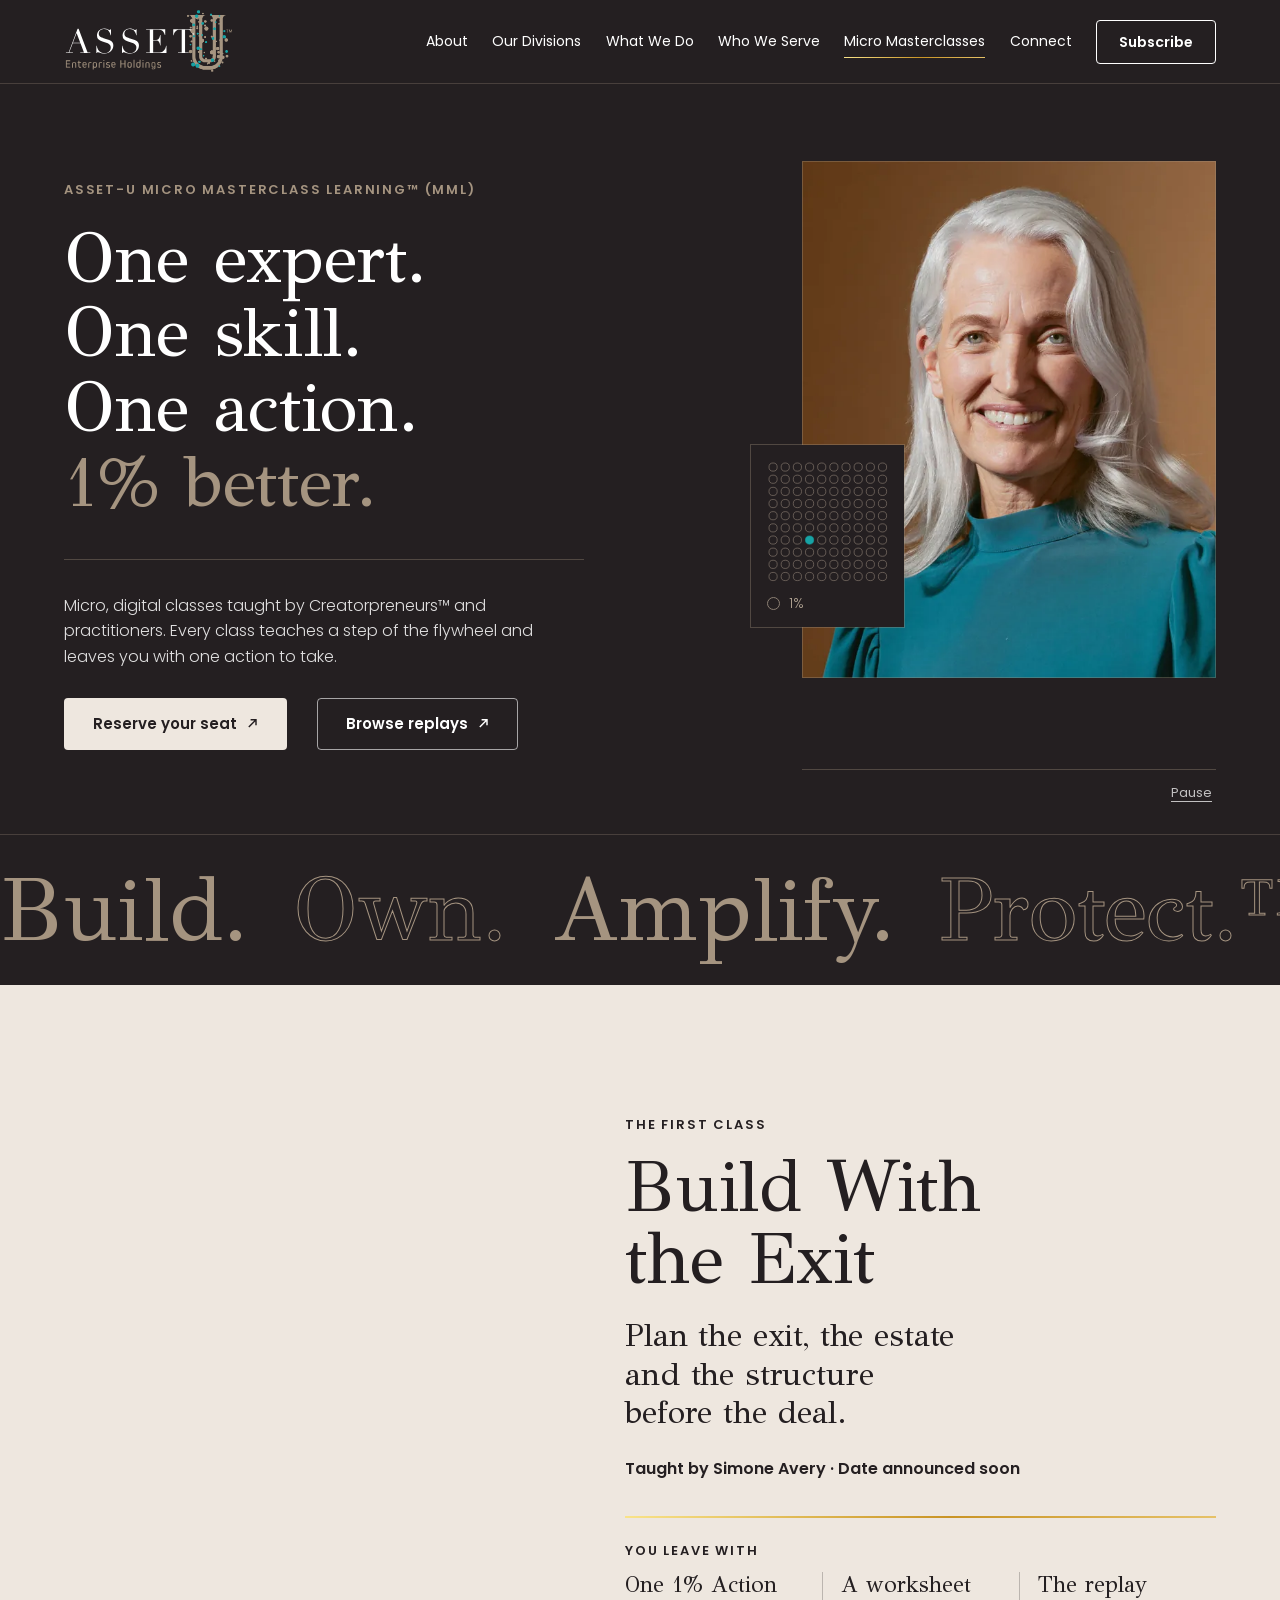
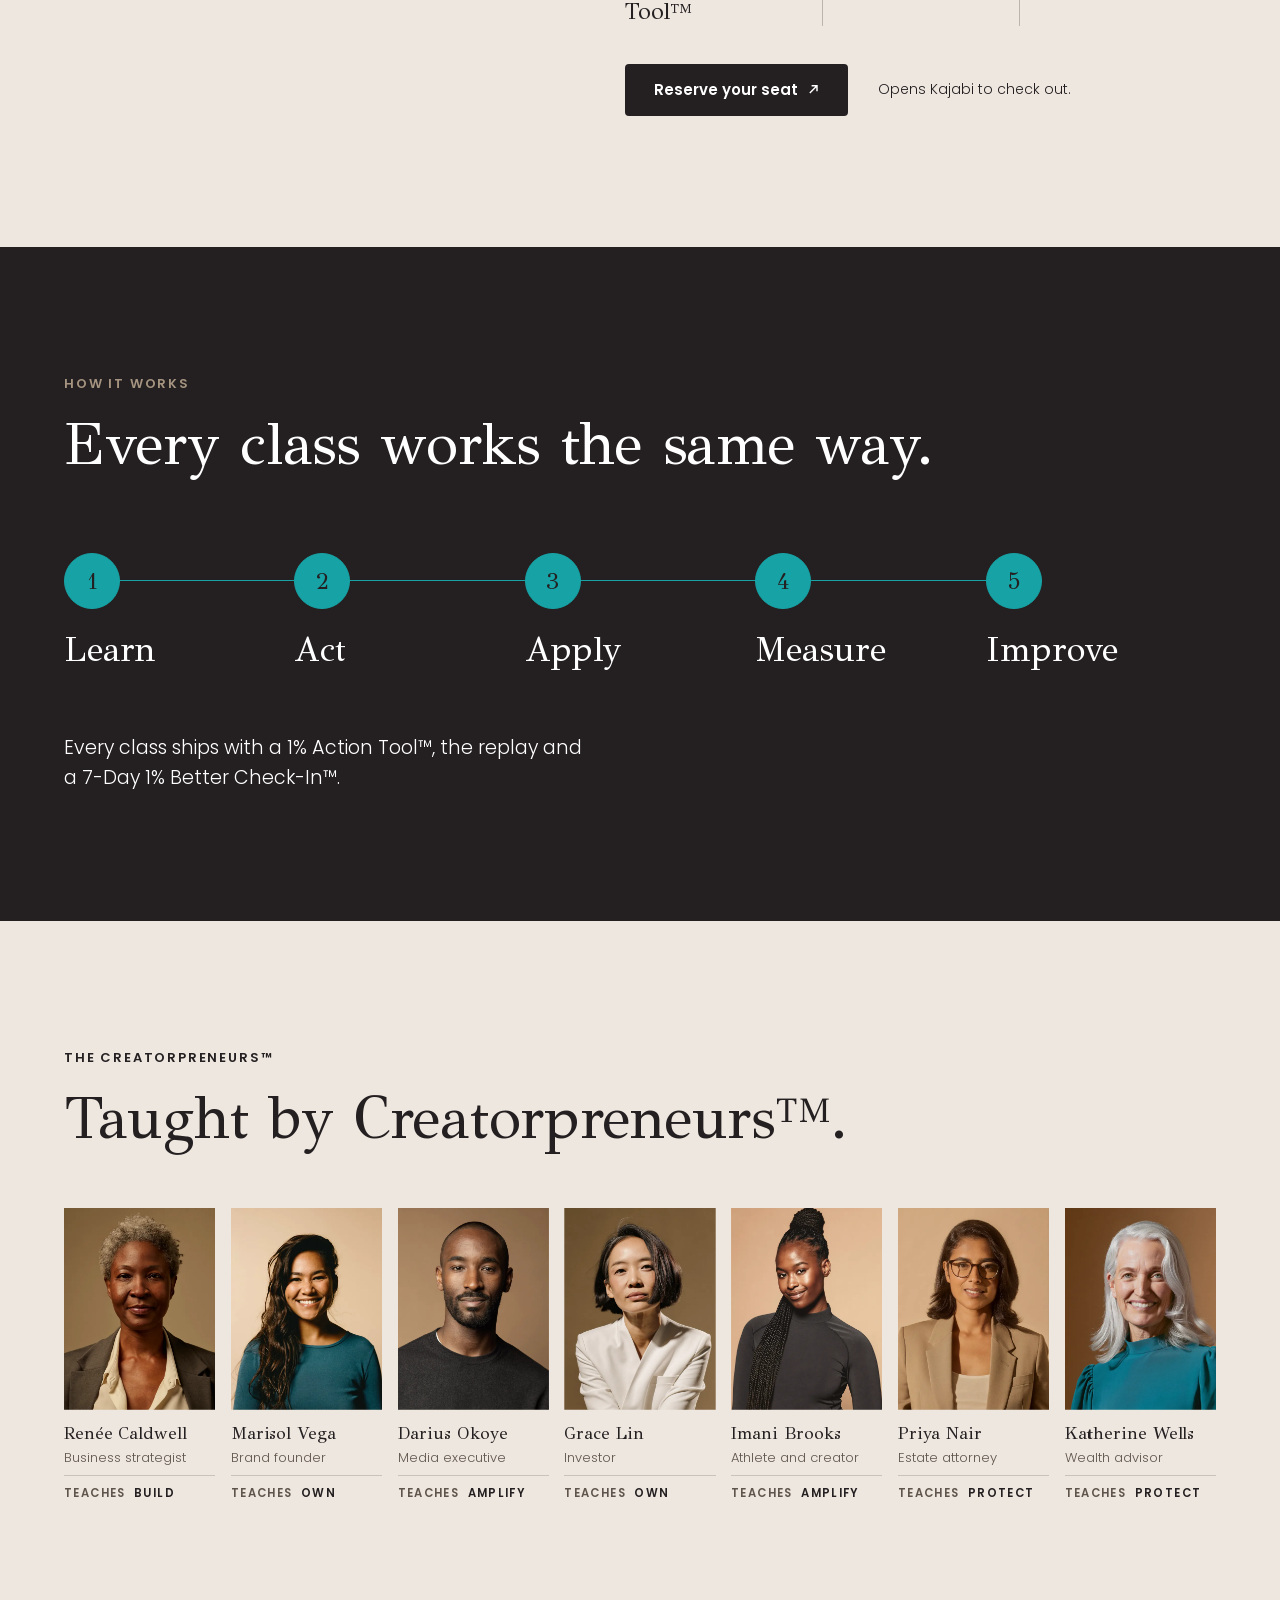
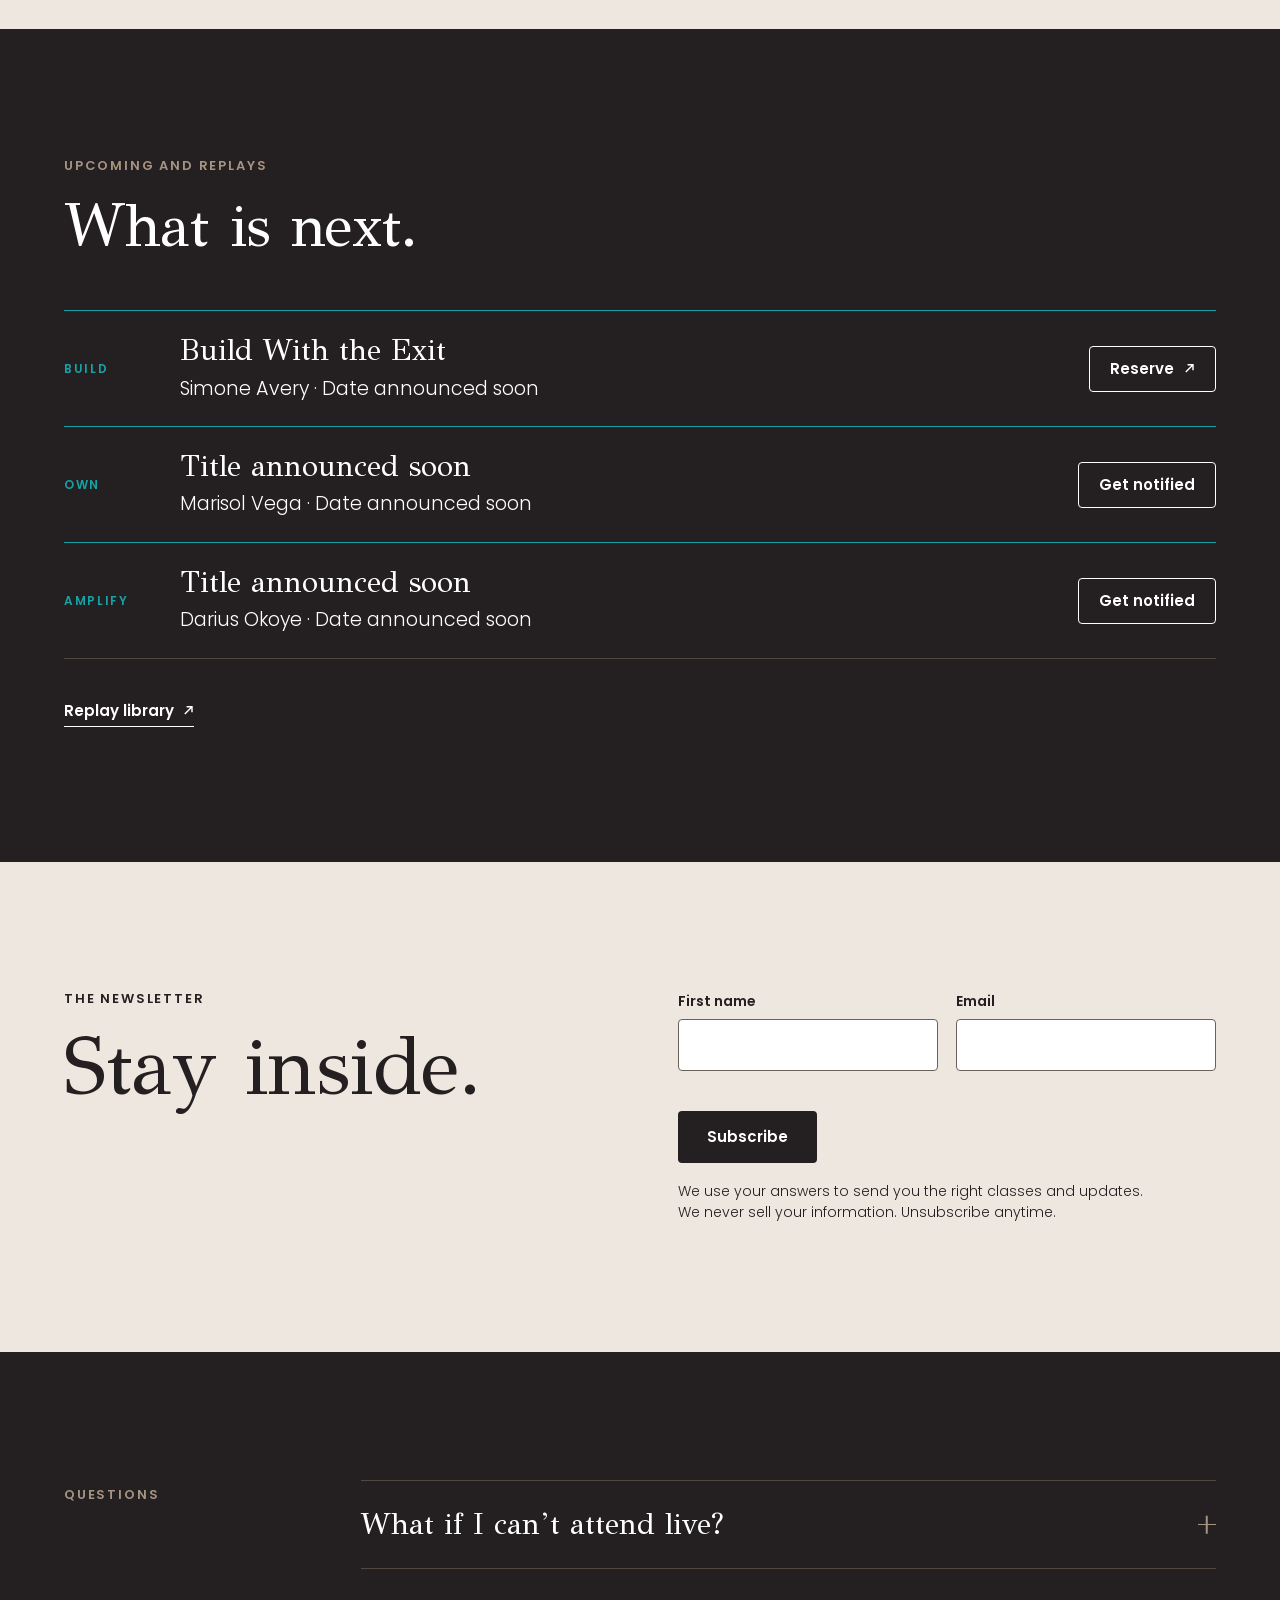
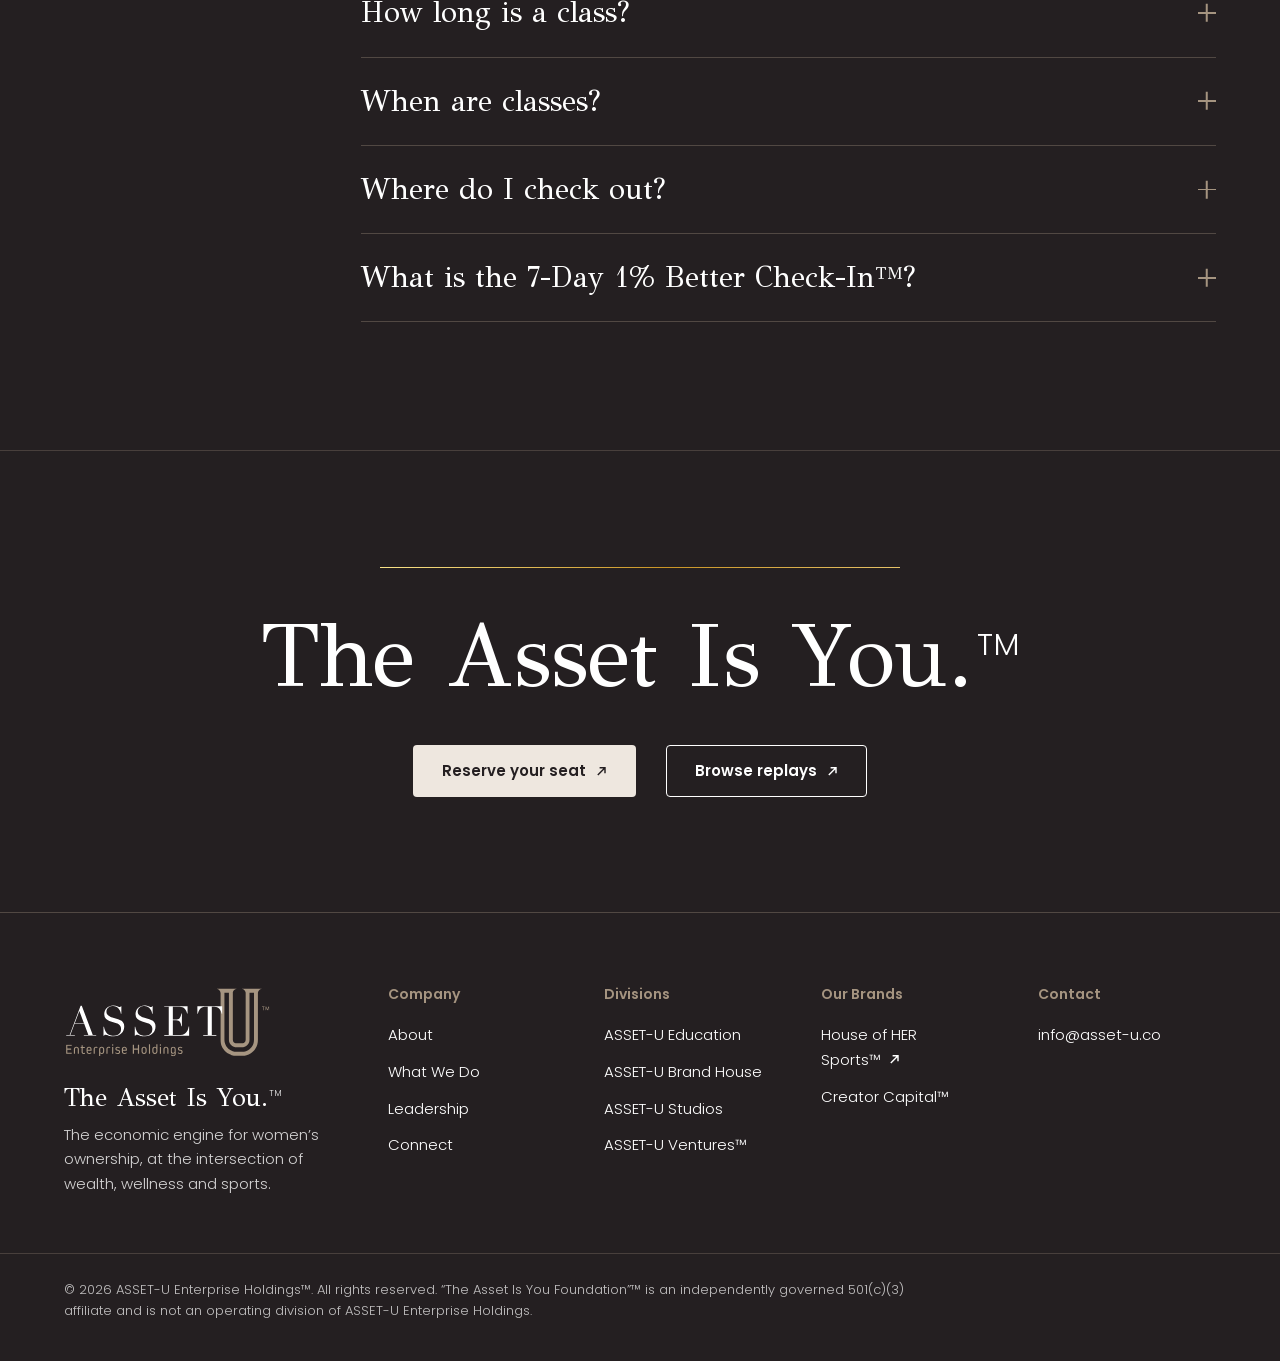
==== micro-masterclasses/index.html @ 54a2299e "ASSET-U website review build Co-Authored-By: Claude Opus 5.5 <noreply@anthropic.com>" ====
<!doctype html>
<html lang="en"><head><meta charset="utf-8"><meta name="viewport" content="width=device-width,initial-scale=1">
<title>Micro Masterclasses for Women Founders | ASSET-U</title>
<meta name="description" content="Micro, digital classes taught by Creatorpreneurs™ and practitioners. One expert, one skill, one action. 1% better.">
<meta name="robots" content="noindex,nofollow"><meta name="theme-color" content="#241F21">
<meta property="og:type" content="website"><meta property="og:title" content="Micro Masterclasses for Women Founders | ASSET-U">
<meta property="og:description" content="Micro, digital classes taught by Creatorpreneurs™ and practitioners. One expert, one skill, one action. 1% better.">
<meta property="og:url" content="https://taylormadecreative.github.io/asset-u-website/micro-masterclasses/"><meta property="og:image" content="https://taylormadecreative.github.io/asset-u-website/img/og.jpg"><meta property="og:image:width" content="1200"><meta property="og:image:height" content="630"><meta property="og:image:alt" content="ASSET U Enterprise Holdings">
<meta name="twitter:card" content="summary_large_image"><meta name="twitter:image" content="https://taylormadecreative.github.io/asset-u-website/img/og.jpg">
<link rel="icon" href="../img/au-favicon.svg" type="image/svg+xml"><link rel="apple-touch-icon" href="../img/au-180.png">
<link rel="preload" href="../fonts/Poppins-300.woff2" as="font" type="font/woff2" crossorigin><link rel="preload" href="../fonts/Poppins-600.woff2" as="font" type="font/woff2" crossorigin>
<link rel="stylesheet" href="../styles.css"><link rel="stylesheet" href="../mml.css"><script>document.documentElement.classList.add('js')</script></head>
<body class="mml"><div class="m-prog" aria-hidden="true"></div>
<a class="skip" href="#main">Skip to content</a>
<header class="nav dark"><div class="wrap"><a class="brand" href="../" data-track="nav_click"><span class="lg"><svg role="img" aria-label="ASSET U Enterprise Holdings, home" xmlns="http://www.w3.org/2000/svg" viewBox="570 310 790 275"><defs><clipPath id="lga"><path d="M577.898 531H600v35h-22.102Zm0 0"/></clipPath><clipPath id="lgb"><path d="M971 539h20v35.691h-20Zm0 0"/></clipPath><clipPath id="lgc"><path d="M1327 389h15.148v16H1327Zm0 0"/></clipPath><clipPath id="lgd"><path d="M577.898 386H692v113H577.898Zm0 0"/></clipPath></defs><g clip-path="url(#lga)"><path fill="#A69581" d="M595.926 546.441c.617 0 .976.36.976.973v2.102c0 .613-.359.972-.976.972H582.46v11.114h15.719c.617 0 .972.355.972.968v2.102c0 .613-.355.973-.972.973h-19.356c-.613 0-.972-.36-.972-.973v-32.059c0-.613.359-.972.972-.972h19.356c.617 0 .972.359.972.972v2.102c0 .617-.355.972-.972.972h-15.72v10.754Zm0 0"/></g><path fill="#A69581" d="M621.79 549.617c0-4.3-1.642-6.246-5.227-6.246-3.583 0-5.223 1.945-5.223 6.246v15.055c0 .613-.36.973-.973.973h-2.304c-.614 0-.973-.36-.973-.973v-15.516c0-6.144 3.328-9.472 9.472-9.472 6.149 0 9.477 3.328 9.477 9.472v15.516c0 .613-.36.973-.976.973h-2.301c-.617 0-.973-.36-.973-.973ZM648.977 564.059c.207.562.05.921-.461 1.226-1.125.617-2.61.973-4.504.973-5.223 0-7.887-2.762-7.887-8.09v-14.184h-2.664c-.613 0-.973-.359-.973-.972v-1.742c0-.614.36-.973.973-.973h2.664v-5.79c0-.612.36-.972.973-.972h2.304c.614 0 .973.36.973.973v5.789h6.965c.613 0 .972.36.972.973v1.742c0 .613-.359.972-.972.972h-6.965v14.082c0 2.97 1.434 4.508 4.098 4.508.972 0 1.793-.207 2.558-.617.668-.36 1.13-.203 1.332.41ZM669.719 549.82c0-4.453-1.692-6.449-5.328-6.449-3.633 0-5.325 1.996-5.325 6.45v1.077h10.653Zm4.043-.46v4.097c0 .613-.356.973-.973.973h-13.723v1.484c0 4.66 1.895 6.66 6.196 6.66 2.047 0 3.586-.668 5.172-2.101.46-.461.972-.41 1.382.101l1.024 1.281c.36.461.36.973-.05 1.383-2.048 1.996-4.712 3.02-7.68 3.02-6.762 0-10.294-3.278-10.294-9.934v-6.965c0-6.297 3.329-9.675 9.473-9.675s9.473 3.379 9.473 9.675M681.547 548.953c0-6.098 2.918-9.27 8.5-9.27 2.203 0 4.148.512 5.683 1.536.512.36.668.82.31 1.383l-.872 1.484c-.36.562-.82.617-1.383.258-1.023-.617-2.152-.973-3.328-.973-3.176 0-4.66 1.793-4.66 5.633v15.668c0 .613-.36.973-.973.973h-2.304c-.618 0-.973-.36-.973-.973ZM717.035 549.77c0-4.352-1.691-6.399-5.379-6.399-3.738 0-5.43 2.047-5.43 6.399v6.351c0 4.3 1.794 6.453 5.43 6.453 3.688 0 5.38-2.05 5.38-6.453Zm4.25-.41v7.222c0 6.297-3.125 9.676-8.96 9.676-2.665 0-4.712-.871-5.993-2.559h-.105v9.168c0 .613-.356.973-.973.973h-2.305c-.613 0-.972-.36-.972-.973V549.36c0-6.297 3.382-9.68 9.68-9.68 6.25 0 9.628 3.384 9.628 9.68M729.527 548.953c0-6.098 2.918-9.27 8.5-9.27 2.203 0 4.149.512 5.684 1.536.512.36.668.82.309 1.383l-.872 1.484c-.359.562-.82.617-1.382.258-1.024-.617-2.149-.973-3.328-.973-3.176 0-4.66 1.793-4.66 5.633v15.668c0 .613-.36.973-.973.973H730.5c-.613 0-.973-.36-.973-.973ZM751.957 565.645c-.617 0-.973-.36-.973-.973V541.27c0-.614.356-.973.973-.973h2.305c.613 0 .972.36.972.973v23.402c0 .613-.359.973-.972.973Zm-1.535-32.723c0-1.586 1.125-2.715 2.66-2.715 1.59 0 2.715 1.129 2.715 2.715 0 1.539-1.125 2.664-2.715 2.664-1.535 0-2.66-1.125-2.66-2.664M772.336 566.258c-3.992 0-6.863-.922-9.164-2.969-.41-.41-.41-.871-.05-1.332l1.073-1.434c.41-.511.871-.511 1.383-.101 1.586 1.383 3.84 2.152 6.348 2.152 3.125 0 4.918-1.383 4.918-3.894 0-2.254-1.383-3.328-5.582-3.942-5.942-.87-7.989-3.074-7.989-7.476 0-4.61 3.532-7.582 9.012-7.582 2.817 0 5.531.77 7.426 2.152.512.41.562.871.207 1.383l-.977 1.433c-.355.512-.816.567-1.382.157-1.329-.922-3.02-1.434-4.864-1.434-3.379 0-5.172 1.383-5.172 3.89 0 2.048 1.332 3.071 5.375 3.637 6.043.817 8.196 3.172 8.196 7.782 0 4.66-3.38 7.578-8.758 7.578M802.445 549.82c0-4.453-1.687-6.449-5.324-6.449s-5.324 1.996-5.324 6.45v1.077h10.648Zm4.047-.46v4.097c0 .613-.36.973-.972.973h-13.723v1.484c0 4.66 1.894 6.66 6.195 6.66 2.047 0 3.582-.668 5.172-2.101.461-.461.973-.41 1.383.101l1.023 1.281c.36.461.36.973-.05 1.383-2.047 1.996-4.711 3.02-7.684 3.02-6.758 0-10.29-3.278-10.29-9.934v-6.965c0-6.297 3.329-9.675 9.474-9.675s9.472 3.379 9.472 9.675M852.527 564.672c0 .613-.359.973-.972.973h-2.664c-.614 0-.973-.36-.973-.973v-14.235h-14.594v14.235c0 .613-.355.973-.972.973h-2.664c-.614 0-.973-.36-.973-.973v-32.059c0-.613.36-.972.972-.972h2.665c.617 0 .972.359.972.972v13.778h14.594v-13.778c0-.613.36-.972.973-.972h2.664c.613 0 .972.359.972.972ZM876.7 549.82c0-4.402-1.692-6.449-5.43-6.449-3.688 0-5.375 2.047-5.375 6.45v6.35c0 4.352 1.687 6.403 5.375 6.403 3.738 0 5.43-2.05 5.43-6.402Zm4.25-.46v7.273c0 6.246-3.384 9.625-9.68 9.625-6.247 0-9.63-3.38-9.63-9.625v-7.274c0-6.297 3.383-9.675 9.63-9.675 6.296 0 9.68 3.379 9.68 9.675M890.422 565.645c-.617 0-.973-.36-.973-.973v-33.899c0-.617.356-.972.973-.972h2.3c.618 0 .977.355.977.972v33.899c0 .613-.36.973-.976.973ZM917.254 549.82c0-4.3-1.793-6.449-5.43-6.449-3.687 0-5.375 2.047-5.375 6.45v6.35c0 4.352 1.688 6.403 5.375 6.403 3.739 0 5.43-2.05 5.43-6.402Zm3.277-20.02c.614 0 .973.356.973.973v25.809c0 6.297-3.379 9.676-9.68 9.676-6.246 0-9.625-3.38-9.625-9.676v-7.223c0-6.297 3.121-9.675 8.961-9.675 2.664 0 4.711.87 5.992 2.558h.102v-11.469c0-.617.36-.972.973-.972ZM931.64 565.645c-.613 0-.972-.36-.972-.973V541.27c0-.614.36-.973.973-.973h2.304c.617 0 .973.36.973.973v23.402c0 .613-.356.973-.973.973Zm-1.535-32.723c0-1.586 1.125-2.715 2.665-2.715 1.585 0 2.714 1.129 2.714 2.715 0 1.539-1.129 2.664-2.714 2.664-1.54 0-2.665-1.125-2.665-2.664M958.781 549.617c0-4.3-1.636-6.246-5.222-6.246s-5.223 1.945-5.223 6.246v15.055c0 .613-.36.973-.973.973h-2.304c-.614 0-.973-.36-.973-.973v-15.516c0-6.144 3.328-9.472 9.473-9.472 6.144 0 9.472 3.328 9.472 9.472v15.516c0 .613-.355.973-.972.973h-2.305c-.613 0-.973-.36-.973-.973Zm0 0"/><g clip-path="url(#lgb)"><path fill="#A69581" d="M986.332 555.3v-5.53c0-4.352-1.691-6.399-5.43-6.399-3.687 0-5.375 2.047-5.375 6.399v5.53c0 4.403 1.688 6.454 5.375 6.454 3.637 0 5.43-2.152 5.43-6.453m4.25-5.942v16.032c0 5.632-3.637 9.062-9.629 9.062-3.379 0-6.195-.973-8.293-2.816q-.69-.615-.156-1.383l.973-1.383c.359-.562.82-.613 1.332-.152 1.691 1.383 3.586 2.047 5.89 2.047 3.688 0 5.633-2.047 5.633-5.684v-2.203h-.102c-1.28 1.691-3.328 2.562-5.992 2.562-5.836 0-8.96-3.382-8.96-9.68v-6.402c0-6.297 3.378-9.675 9.624-9.675 6.301 0 9.68 3.379 9.68 9.675"/></g><path fill="#A69581" d="M1007.43 566.258c-3.996 0-6.864-.922-9.168-2.969-.41-.41-.41-.871-.051-1.332l1.074-1.434c.41-.511.871-.511 1.383-.101 1.59 1.383 3.84 2.152 6.352 2.152 3.125 0 4.914-1.383 4.914-3.894 0-2.254-1.38-3.328-5.579-3.942-5.94-.87-7.992-3.074-7.992-7.476 0-4.61 3.535-7.582 9.016-7.582 2.816 0 5.531.77 7.426 2.152.511.41.562.871.203 1.383l-.973 1.433c-.36.512-.82.567-1.383.157-1.332-.922-3.02-1.434-4.863-1.434-3.383 0-5.172 1.383-5.172 3.89 0 2.048 1.328 3.071 5.375 3.637 6.043.817 8.196 3.172 8.196 7.782 0 4.66-3.383 7.578-8.758 7.578M1320.824 403.676c0 .258-.148.406-.406.406h-1.117c-.258 0-.406-.148-.406-.406v-12.153h-3.5c-.258 0-.41-.152-.41-.41v-.879c0-.257.152-.406.41-.406h8.953c.257 0 .406.149.406.406v.88c0 .257-.149.41-.406.41h-3.524Zm0 0"/><g clip-path="url(#lgc)"><path fill="#A69581" d="M1341.742 389.828c.258 0 .406.149.406.406v13.442c0 .258-.148.406-.406.406h-1.117c-.258 0-.41-.148-.41-.406v-11.121h-.043l-4.184 11.207a.465.465 0 0 1-.472.32h-.989c-.238 0-.386-.105-.472-.32l-4.188-11.207h-.043v11.12c0 .259-.152.407-.406.407h-1.074c-.258 0-.41-.148-.41-.406v-13.442c0-.257.152-.406.41-.406h2.168c.234 0 .386.106.472.32l4.059 11.059h.043l4.059-11.059c.085-.214.234-.32.472-.32Zm0 0"/></g><path class="lu" fill="#A69581" d="M1284.777 513.324v-174.34h-16.898v174.34c0 5.531-1.031 10.04-3.074 13.52q-3.077 5.226-7.067 8.297c-2.664 2.043-5.277 3.53-7.836 4.453q-3.841 1.382-5.375 1.691h-30.722q-1.542-.31-5.375-1.691c-2.567-.922-5.176-2.41-7.836-4.453-2.664-2.047-5.024-4.813-7.067-8.297-2.05-3.48-3.07-7.989-3.07-13.52v-174.34h-16.902v174.34c0 3.895.41 7.426 1.23 10.602a45.6 45.6 0 0 0 3.38 9.062q1.534 3.685 4.3 7.371c4.3 5.328 9.164 9.371 14.594 12.137 5.425 2.77 10.187 4.559 14.285 5.379h35.64c2.868-.414 6.196-1.383 9.985-2.918 3.789-1.539 7.422-3.742 10.91-6.605a113 113 0 0 0 3.684-3.227 45 45 0 0 0 3.687-3.84c2.867-3.488 5.172-7.531 6.914-12.137 1.738-4.609 2.613-9.878 2.613-15.824m-46.394-189.086h76.195c-4.918 1.028-8.45 2.817-10.601 5.38-2.149 2.562-3.43 4.773-3.84 6.616q-.615 2.767-.614 3.075v174.57c0 9.84-1.796 18.351-5.378 25.527q-5.38 10.76-13.055 17.84c-5.121 4.707-10.555 8.297-16.285 10.762-5.739 2.457-10.754 4.101-15.055 4.922l-2.148.308h-38.098l-.617-.308c-2.457-.414-5.176-1.13-8.14-2.153q-4.46-1.545-9.063-4a57 57 0 0 1-7.68-4.304q-9.836-7.08-17.363-18.762c-5.02-7.793-7.524-17.738-7.524-29.832v-174.57h-.308q-.002-.307-.614-3.075c-.414-1.843-1.691-4.054-3.843-6.617-2.149-2.562-5.684-4.351-10.598-5.379h76.195c-4.3 1.028-7.527 2.61-9.676 4.762q-3.228 3.223-4.148 5.527-.926 2.309-.926 2.614v176.492q-.002 6.145 3.383 9.062 3.377 2.924 7.375 4.149h26.727q3.686-1.226 7.218-4.149 3.535-2.917 3.535-9.062v-174.34q-.001-.306-.617-3.074c-.41-1.844-1.687-4.04-3.84-6.606-2.148-2.558-5.683-4.347-10.597-5.375"/><g clip-path="url(#lgd)"><path fill="#FFF" d="m627.73 406.629-16.882 44.66h33.761Zm-49.878 89.473h13.503l41.438-109.887h3.684l41.742 109.887h13.66v2.148h-47.27v-2.148h17.036l-16.114-42.664h-35.605l-16.114 42.664h17.036v2.148h-32.996Zm0 0"/></g><path fill="#FFF" d="M718.582 465.254h1.688q1.687 8.286 4.375 13.965c1.789 3.785 3.761 6.906 5.906 9.36 2.152 2.456 4.398 4.35 6.754 5.679 2.351 1.332 4.73 2.3 7.136 2.918q3.603.92 6.907 1.074 3.298.152 6.215.152c5.421 0 9.875-.82 13.351-2.457 3.48-1.632 6.242-3.707 8.29-6.215 2.042-2.503 3.476-5.218 4.296-8.132q1.226-4.372 1.227-8.059 0-5.368-1.993-9.207c-1.332-2.559-3.02-4.73-5.066-6.523a28.4 28.4 0 0 0-6.676-4.372c-2.406-1.128-4.68-1.996-6.832-2.609l-17.648-5.375c-8.285-2.555-14.555-5.93-18.797-10.129q-6.37-6.288-6.371-16.879 0-6.906 2.457-12.816 2.451-5.908 6.906-10.203c2.965-2.863 6.523-5.117 10.664-6.754q6.217-2.456 13.582-2.457 5.372 0 8.98.922 3.603.92 6.215 2.07l4.68 2.074q2.074.921 4.223.922 1.992 0 2.683-.539c.461-.355 1.098-1.254 1.918-2.687h2.149v27.78h-1.84a45.6 45.6 0 0 0-3.149-10.667q-2.226-5.14-5.753-9.055c-2.356-2.61-5.196-4.703-8.52-6.293-3.324-1.582-7.187-2.379-11.586-2.379-2.453 0-5.168.336-8.133 1a25.7 25.7 0 0 0-8.289 3.453q-3.837 2.456-6.367 6.446-2.53 3.992-2.531 10.129 0 4.91 1.992 8.363a19.4 19.4 0 0 0 5.145 5.832c2.093 1.586 4.449 2.914 7.058 3.988a91 91 0 0 0 7.902 2.84l18.57 5.832q2.914.924 7.368 2.457c2.969 1.024 5.855 2.559 8.672 4.606 2.812 2.046 5.219 4.753 7.21 8.132q2.994 5.063 2.993 12.891c0 4.813-.895 9.387-2.684 13.734a34.4 34.4 0 0 1-7.75 11.512q-5.063 4.987-12.277 7.98-7.217 2.994-16.27 2.993-3.224-.001-5.675-.078c-1.64-.051-3.172-.18-4.606-.383a124 124 0 0 1-4.297-.692q-2.15-.38-4.757-1.148a164 164 0 0 1-6.602-2.148q-3.528-1.23-6.137-1.23c-1.535 0-2.586.308-3.144.921q-.851.921-1.461 2.457h-2.301ZM836.293 465.254h1.687q1.687 8.286 4.372 13.965 2.688 5.678 5.91 9.36 3.221 3.685 6.754 5.679c2.351 1.332 4.73 2.3 7.136 2.918q3.603.92 6.907 1.074c2.195.102 4.27.152 6.214.152q8.132 0 13.352-2.457c3.477-1.632 6.238-3.707 8.29-6.215 2.042-2.503 3.476-5.218 4.296-8.132q1.225-4.372 1.226-8.059-.001-5.368-1.996-9.207c-1.332-2.559-3.02-4.73-5.062-6.523a28.6 28.6 0 0 0-6.676-4.372q-3.609-1.69-6.832-2.609l-17.648-5.375q-12.433-3.832-18.801-10.129-6.368-6.288-6.367-16.879c0-4.605.816-8.875 2.457-12.816 1.633-3.938 3.937-7.34 6.902-10.203 2.969-2.863 6.524-5.117 10.668-6.754q6.217-2.456 13.582-2.457c3.578 0 6.574.308 8.977.922q3.605.92 6.214 2.07l4.684 2.074q2.068.921 4.219.922 1.994 0 2.687-.539c.461-.355 1.098-1.254 1.918-2.687h2.149v27.78h-1.844a45.8 45.8 0 0 0-3.145-10.667q-2.226-5.14-5.753-9.055c-2.356-2.61-5.196-4.703-8.52-6.293-3.324-1.582-7.187-2.379-11.586-2.379-2.457 0-5.168.336-8.133 1a25.7 25.7 0 0 0-8.289 3.453q-3.837 2.456-6.367 6.446-2.536 3.992-2.535 10.129-.001 4.91 1.996 8.363a19.4 19.4 0 0 0 5.14 5.832q3.148 2.378 7.063 3.988a90 90 0 0 0 7.902 2.84l18.57 5.832q2.914.924 7.368 2.457 4.448 1.536 8.668 4.606c2.816 2.046 5.219 4.753 7.215 8.132q2.993 5.063 2.992 12.891c0 4.813-.899 9.387-2.684 13.734a34.4 34.4 0 0 1-7.75 11.512q-5.068 4.987-12.28 7.98-7.214 2.994-16.267 2.993-3.223-.001-5.68-.078a42 42 0 0 1-4.6-.383 123 123 0 0 1-4.298-.692c-1.437-.253-3.02-.636-4.761-1.148a162 162 0 0 1-6.598-2.148c-2.356-.82-4.399-1.23-6.137-1.23q-2.304 0-3.148.921-.846.921-1.457 2.457h-2.301ZM947.094 496.102h17.035V391.129h-17.035v-2.152h87.785v26.55h-1.688q-1.994-5.982-4.293-10.511c-1.539-3.016-3.378-5.575-5.527-7.672-2.148-2.098-4.707-3.656-7.676-4.684q-4.45-1.53-10.742-1.531h-25.476v47.422h9.976q5.061-.001 8.594-.922c2.351-.613 4.375-1.766 6.062-3.453q2.532-2.53 4.297-6.906 1.765-4.373 3.453-11.282h1.688v47.73h-1.688a251 251 0 0 0-2.226-8.593q-1.149-4.144-3.223-7.367-2.07-3.224-5.523-5.14c-2.301-1.282-5.297-1.919-8.977-1.919h-12.433v55.403h29.007q8.437 0 14.043-3.61c3.73-2.402 6.778-5.265 9.133-8.594 2.348-3.32 4.09-6.777 5.215-10.359 1.125-3.578 1.844-6.547 2.148-8.898h1.688v33.609h-93.617ZM1093.656 496.102h17.035V391.129h-8.898c-2.047 0-4.352.18-6.906.535q-3.837.539-7.75 2.992c-2.61 1.637-5.117 4.223-7.52 7.75q-3.61 5.298-6.219 14.656h-1.687v-28.085h93.312v28.086h-1.687q-2.614-9.359-6.219-14.657c-2.406-3.527-4.91-6.113-7.52-7.75s-5.195-2.633-7.75-2.992q-3.836-.534-6.906-.535h-8.902v104.973h17.04v2.148h-49.423Zm0 0"/></svg><canvas aria-hidden="true"></canvas></span></a>
<button class="burger" aria-expanded="false" aria-controls="menu"><span></span><span></span><em class="sr">Menu</em></button>
<nav class="links" id="menu" aria-label="Main"><a href="../#about" data-track="nav_click">About</a><a href="../#divisions" data-track="nav_click">Our Divisions</a><a href="../#what-we-do" data-track="nav_click">What We Do</a><a href="../#who-we-serve" data-track="nav_click">Who We Serve</a><a href="./" aria-current="page" data-track="nav_click">Micro Masterclasses</a><a href="../#connect" data-track="nav_click">Connect</a><a class="btn btn-line" href="../#community" data-track="subscribe_click">Subscribe</a></nav></div></header>
<main id="main">
<section class="m-hero dark"><div class="wrap"><div class="m-copy"><p class="label fade"><span class="nb">ASSET-U</span> Micro Masterclass Learning™ (MML)</p>
<h1 aria-label="One expert. One skill. One action. 1% better."><span class="ln" aria-hidden="true"><span>One expert.</span></span><span class="ln" aria-hidden="true"><span>One skill.</span></span><span class="ln" aria-hidden="true"><span>One action.</span></span><span class="ln" aria-hidden="true"><span class="you">1% better.</span></span></h1>
<div class="fade"><p class="intro">Micro, digital classes taught by Creatorpreneurs™ and practitioners. Every class teaches a step of the flywheel and leaves you with one action to take.</p>
<div class="acts"><a class="btn btn-light" href="https://mml.asset-u.co" target="_blank" rel="noopener" data-track="mml_reserve_click">Reserve your seat <svg class="out" viewBox="0 0 12 12" fill="none" stroke="currentColor" stroke-width="1.6" aria-hidden="true"><path d="M2 10 10 2M4 2h6v6"/></svg><span class="sr"> Opens in a new tab.</span></a><a class="btn btn-line" href="https://mml.asset-u.co" target="_blank" rel="noopener" data-track="mml_replays_click">Browse replays <svg class="out" viewBox="0 0 12 12" fill="none" stroke="currentColor" stroke-width="1.6" aria-hidden="true"><path d="M2 10 10 2M4 2h6v6"/></svg><span class="sr"> Opens in a new tab.</span></a></div></div></div>
<div class="m-stage"><div class="m-reel" aria-hidden="true"><img src="../img/mml-class.webp" width="1000" height="1250" alt="" ><img src="../img/cp-5.webp" width="600" height="800" alt="" ><img src="../img/cp-3.webp" width="600" height="800" alt="" loading="lazy"><img src="../img/cp-1.webp" width="600" height="800" alt="" loading="lazy"><img src="../img/cp-2.webp" width="600" height="800" alt="" loading="lazy"><img src="../img/cp-4.webp" width="600" height="800" alt="" loading="lazy"><img src="../img/cp-6.webp" width="600" height="800" alt="" loading="lazy"><img src="../img/cp-7.webp" width="600" height="800" alt="" loading="lazy"></div><ul class="m-caps" aria-hidden="true"><li><b class="didot">Simone Avery</b><span>Founder and operator</span><em><i>Teaches</i> Build With the Exit</em></li><li><b class="didot">Imani Brooks</b><span>Athlete and creator</span><em><i>Teaches</i> Amplify</em></li><li><b class="didot">Darius Okoye</b><span>Media executive</span><em><i>Teaches</i> Amplify</em></li><li><b class="didot">Renée Caldwell</b><span>Business strategist</span><em><i>Teaches</i> Build</em></li><li><b class="didot">Marisol Vega</b><span>Brand founder</span><em><i>Teaches</i> Own</em></li><li><b class="didot">Grace Lin</b><span>Investor</span><em><i>Teaches</i> Own</em></li><li><b class="didot">Priya Nair</b><span>Estate attorney</span><em><i>Teaches</i> Protect</em></li><li><b class="didot">Katherine Wells</b><span>Wealth advisor</span><em><i>Teaches</i> Protect</em></li></ul><div class="m-grid"><svg class="dots hundred" viewBox="0 0 400 400" role="img" aria-label="One hundred dots. One is filled: one percent."><circle class="d" cx="20" cy="20" r="13.5"/><circle class="d" cx="60" cy="20" r="13.5"/><circle class="d" cx="100" cy="20" r="13.5"/><circle class="d" cx="140" cy="20" r="13.5"/><circle class="d" cx="180" cy="20" r="13.5"/><circle class="d" cx="220" cy="20" r="13.5"/><circle class="d" cx="260" cy="20" r="13.5"/><circle class="d" cx="300" cy="20" r="13.5"/><circle class="d" cx="340" cy="20" r="13.5"/><circle class="d" cx="380" cy="20" r="13.5"/><circle class="d" cx="20" cy="60" r="13.5"/><circle class="d" cx="60" cy="60" r="13.5"/><circle class="d" cx="100" cy="60" r="13.5"/><circle class="d" cx="140" cy="60" r="13.5"/><circle class="d" cx="180" cy="60" r="13.5"/><circle class="d" cx="220" cy="60" r="13.5"/><circle class="d" cx="260" cy="60" r="13.5"/><circle class="d" cx="300" cy="60" r="13.5"/><circle class="d" cx="340" cy="60" r="13.5"/><circle class="d" cx="380" cy="60" r="13.5"/><circle class="d" cx="20" cy="100" r="13.5"/><circle class="d" cx="60" cy="100" r="13.5"/><circle class="d" cx="100" cy="100" r="13.5"/><circle class="d" cx="140" cy="100" r="13.5"/><circle class="d" cx="180" cy="100" r="13.5"/><circle class="d" cx="220" cy="100" r="13.5"/><circle class="d" cx="260" cy="100" r="13.5"/><circle class="d" cx="300" cy="100" r="13.5"/><circle class="d" cx="340" cy="100" r="13.5"/><circle class="d" cx="380" cy="100" r="13.5"/><circle class="d" cx="20" cy="140" r="13.5"/><circle class="d" cx="60" cy="140" r="13.5"/><circle class="d" cx="100" cy="140" r="13.5"/><circle class="d" cx="140" cy="140" r="13.5"/><circle class="d" cx="180" cy="140" r="13.5"/><circle class="d" cx="220" cy="140" r="13.5"/><circle class="d" cx="260" cy="140" r="13.5"/><circle class="d" cx="300" cy="140" r="13.5"/><circle class="d" cx="340" cy="140" r="13.5"/><circle class="d" cx="380" cy="140" r="13.5"/><circle class="d" cx="20" cy="180" r="13.5"/><circle class="d" cx="60" cy="180" r="13.5"/><circle class="d" cx="100" cy="180" r="13.5"/><circle class="d" cx="140" cy="180" r="13.5"/><circle class="d" cx="180" cy="180" r="13.5"/><circle class="d" cx="220" cy="180" r="13.5"/><circle class="d" cx="260" cy="180" r="13.5"/><circle class="d" cx="300" cy="180" r="13.5"/><circle class="d" cx="340" cy="180" r="13.5"/><circle class="d" cx="380" cy="180" r="13.5"/><circle class="d" cx="20" cy="220" r="13.5"/><circle class="d" cx="60" cy="220" r="13.5"/><circle class="d" cx="100" cy="220" r="13.5"/><circle class="d" cx="140" cy="220" r="13.5"/><circle class="d" cx="180" cy="220" r="13.5"/><circle class="d" cx="220" cy="220" r="13.5"/><circle class="d" cx="260" cy="220" r="13.5"/><circle class="d" cx="300" cy="220" r="13.5"/><circle class="d" cx="340" cy="220" r="13.5"/><circle class="d" cx="380" cy="220" r="13.5"/><circle class="d" cx="20" cy="260" r="13.5"/><circle class="d" cx="60" cy="260" r="13.5"/><circle class="d" cx="100" cy="260" r="13.5"/><circle class="d one" cx="140" cy="260" r="13.5"/><circle class="d" cx="180" cy="260" r="13.5"/><circle class="d" cx="220" cy="260" r="13.5"/><circle class="d" cx="260" cy="260" r="13.5"/><circle class="d" cx="300" cy="260" r="13.5"/><circle class="d" cx="340" cy="260" r="13.5"/><circle class="d" cx="380" cy="260" r="13.5"/><circle class="d" cx="20" cy="300" r="13.5"/><circle class="d" cx="60" cy="300" r="13.5"/><circle class="d" cx="100" cy="300" r="13.5"/><circle class="d" cx="140" cy="300" r="13.5"/><circle class="d" cx="180" cy="300" r="13.5"/><circle class="d" cx="220" cy="300" r="13.5"/><circle class="d" cx="260" cy="300" r="13.5"/><circle class="d" cx="300" cy="300" r="13.5"/><circle class="d" cx="340" cy="300" r="13.5"/><circle class="d" cx="380" cy="300" r="13.5"/><circle class="d" cx="20" cy="340" r="13.5"/><circle class="d" cx="60" cy="340" r="13.5"/><circle class="d" cx="100" cy="340" r="13.5"/><circle class="d" cx="140" cy="340" r="13.5"/><circle class="d" cx="180" cy="340" r="13.5"/><circle class="d" cx="220" cy="340" r="13.5"/><circle class="d" cx="260" cy="340" r="13.5"/><circle class="d" cx="300" cy="340" r="13.5"/><circle class="d" cx="340" cy="340" r="13.5"/><circle class="d" cx="380" cy="340" r="13.5"/><circle class="d" cx="20" cy="380" r="13.5"/><circle class="d" cx="60" cy="380" r="13.5"/><circle class="d" cx="100" cy="380" r="13.5"/><circle class="d" cx="140" cy="380" r="13.5"/><circle class="d" cx="180" cy="380" r="13.5"/><circle class="d" cx="220" cy="380" r="13.5"/><circle class="d" cx="260" cy="380" r="13.5"/><circle class="d" cx="300" cy="380" r="13.5"/><circle class="d" cx="340" cy="380" r="13.5"/><circle class="d" cx="380" cy="380" r="13.5"/></svg><p class="key" aria-hidden="true"><i></i>1%</p></div><button class="m-pause" type="button" aria-pressed="false">Pause</button></div></div>
<div class="m-band" aria-hidden="true"><div class="track"><span>Build.</span><span class="o">Own.</span><span>Amplify.</span><span class="o">Protect.™</span><span>Build.</span><span class="o">Own.</span><span>Amplify.</span><span class="o">Protect.™</span><span>Build.</span><span class="o">Own.</span><span>Amplify.</span><span class="o">Protect.™</span><span>Build.</span><span class="o">Own.</span><span>Amplify.</span><span class="o">Protect.™</span></div></div></section>

<section class="m-first bone pad" aria-labelledby="fc"><div class="wrap m-first-grid"><div class="m-pic" data-in><img src="../img/mml-class.webp" width="1000" height="1250" loading="lazy" alt="Stand-in picture of a Creatorpreneur teaching to camera. The portrait or class video goes here."><span class="live">Live</span></div>
<div class="m-first-copy"><p class="label">The first class</p><h2 data-in id="fc">Build With the Exit</h2>
<p class="m-lead didot">Plan the exit, the estate and the structure before the deal.</p>
<p class="m-meta">Taught by Simone Avery · Date announced soon</p>
<hr class="hair" data-in><div class="m-leave"><p class="label">You leave with</p><ul><li>One 1% Action Tool™</li><li>A worksheet</li><li>The replay</li></ul></div>
<div class="acts"><a class="btn btn-dark" href="https://mml.asset-u.co" target="_blank" rel="noopener" data-track="mml_reserve_click">Reserve your seat <svg class="out" viewBox="0 0 12 12" fill="none" stroke="currentColor" stroke-width="1.6" aria-hidden="true"><path d="M2 10 10 2M4 2h6v6"/></svg><span class="sr"> Opens in a new tab.</span></a><span class="m-note">Opens Kajabi to check out.</span></div></div></div></section>

<section class="m-how dark pad" aria-labelledby="hw"><div class="wrap"><p class="label">How it works</p><h2 data-in id="hw">Every class works the same way.</h2>
<ol class="m-steps" data-in><li><span class="n">1</span><b>Learn</b></li><li><span class="n">2</span><b>Act</b></li><li><span class="n">3</span><b>Apply</b></li><li><span class="n">4</span><b>Measure</b></li><li><span class="n">5</span><b>Improve</b></li></ol>
<p class="m-ships">Every class ships with a 1% Action Tool™, the replay and a 7-Day 1% Better Check-In™.</p></div></section>

<section class="m-who bone pad" aria-labelledby="cp"><div class="wrap"><p class="label">The Creatorpreneurs™</p><h2 data-in id="cp">Taught by Creatorpreneurs™.</h2></div>
<ul class="m-faces" data-in><li><div class="ph-pic"><img src="../img/cp-1.webp" width="600" height="800" loading="lazy" alt="Renée Caldwell (stand-in portrait)"></div><p class="didot">Renée Caldwell</p><span>Business strategist</span><span class="tch"><b>Teaches</b> Build</span></li><li><div class="ph-pic"><img src="../img/cp-2.webp" width="600" height="800" loading="lazy" alt="Marisol Vega (stand-in portrait)"></div><p class="didot">Marisol Vega</p><span>Brand founder</span><span class="tch"><b>Teaches</b> Own</span></li><li><div class="ph-pic"><img src="../img/cp-3.webp" width="600" height="800" loading="lazy" alt="Darius Okoye (stand-in portrait)"></div><p class="didot">Darius Okoye</p><span>Media executive</span><span class="tch"><b>Teaches</b> Amplify</span></li><li><div class="ph-pic"><img src="../img/cp-4.webp" width="600" height="800" loading="lazy" alt="Grace Lin (stand-in portrait)"></div><p class="didot">Grace Lin</p><span>Investor</span><span class="tch"><b>Teaches</b> Own</span></li><li><div class="ph-pic"><img src="../img/cp-5.webp" width="600" height="800" loading="lazy" alt="Imani Brooks (stand-in portrait)"></div><p class="didot">Imani Brooks</p><span>Athlete and creator</span><span class="tch"><b>Teaches</b> Amplify</span></li><li><div class="ph-pic"><img src="../img/cp-6.webp" width="600" height="800" loading="lazy" alt="Priya Nair (stand-in portrait)"></div><p class="didot">Priya Nair</p><span>Estate attorney</span><span class="tch"><b>Teaches</b> Protect</span></li><li><div class="ph-pic"><img src="../img/cp-7.webp" width="600" height="800" loading="lazy" alt="Katherine Wells (stand-in portrait)"></div><p class="didot">Katherine Wells</p><span>Wealth advisor</span><span class="tch"><b>Teaches</b> Protect</span></li></ul></section>

<section class="m-next dark pad" aria-labelledby="nx"><div class="wrap"><p class="label">Upcoming and replays</p><h2 data-in id="nx">What is next.</h2>
<ul class="m-rows"><li data-in><span class="step">Build</span><p><b>Build With the Exit</b>Simone Avery · Date announced soon</p><a class="btn btn-line" href="https://mml.asset-u.co" target="_blank" rel="noopener" data-track="mml_reserve_click">Reserve <svg class="out" viewBox="0 0 12 12" fill="none" stroke="currentColor" stroke-width="1.6" aria-hidden="true"><path d="M2 10 10 2M4 2h6v6"/></svg><span class="sr"> Opens in a new tab.</span></a></li><li data-in><span class="step">Own</span><p><b>Title announced soon</b>Marisol Vega · Date announced soon</p><a class="btn btn-line" href="#newsletter" data-track="mml_notify_click">Get notified</a></li><li data-in><span class="step">Amplify</span><p><b>Title announced soon</b>Darius Okoye · Date announced soon</p><a class="btn btn-line" href="#newsletter" data-track="mml_notify_click">Get notified</a></li></ul>
<a class="link" href="https://mml.asset-u.co" target="_blank" rel="noopener" data-track="mml_replays_click">Replay library <svg class="out" viewBox="0 0 12 12" fill="none" stroke="currentColor" stroke-width="1.6" aria-hidden="true"><path d="M2 10 10 2M4 2h6v6"/></svg><span class="sr"> Opens in a new tab.</span></a></div></section>

<section class="m-news bone pad" id="newsletter" aria-labelledby="nw"><div class="wrap"><div><p class="label">The newsletter</p><h2 data-in id="nw">Stay inside.</h2></div>
<form class="m-form" novalidate><label>First name<input name="First name" required autocomplete="given-name"><span class="err" aria-live="polite"></span></label><label>Email<input name="Email" type="email" required autocomplete="email"><span class="err" aria-live="polite"></span></label><button class="btn btn-dark" type="submit" data-track="subscribe_submit">Subscribe</button>
<p class="micro">We use your answers to send you the right classes and updates. We never sell your information. Unsubscribe anytime.</p><p class="sent" role="status" hidden>If your email app didn’t open, email <a href="mailto:info@asset-u.co">info@asset-u.co</a>.</p></form></div></section>

<section class="m-faq dark pad" aria-labelledby="fq"><div class="wrap"><h2 id="fq" class="label">Questions</h2><div class="m-faqs"><details data-track="faq_expand"><summary><span>What if I can’t attend live?</span><i aria-hidden="true"></i></summary><p>You get the replay.</p></details><details data-track="faq_expand"><summary><span>How long is a class?</span><i aria-hidden="true"></i></summary><p>Announced with each class.</p></details><details data-track="faq_expand"><summary><span>When are classes?</span><i aria-hidden="true"></i></summary><p>Announced with each class.</p></details><details data-track="faq_expand"><summary><span>Where do I check out?</span><i aria-hidden="true"></i></summary><p>On our Kajabi learning site, <a href="https://mml.asset-u.co" target="_blank" rel="noopener" data-track="outbound_click">mml.asset-u.co <svg class="out" viewBox="0 0 12 12" fill="none" stroke="currentColor" stroke-width="1.6" aria-hidden="true"><path d="M2 10 10 2M4 2h6v6"/></svg><span class="sr"> Opens in a new tab.</span></a>.</p></details><details data-track="faq_expand"><summary><span>What is the 7-Day 1% Better Check-In™?</span><i aria-hidden="true"></i></summary><p>A guided follow-up that tracks the one action you committed to.</p></details></div></div></section>

<section class="m-close dark" aria-labelledby="cl"><div class="wrap"><hr class="hair" data-in><h2 id="cl" data-in>The Asset Is You.<sup class="tm">TM</sup></h2><div class="acts"><a class="btn btn-light" href="https://mml.asset-u.co" target="_blank" rel="noopener" data-track="mml_reserve_click">Reserve your seat <svg class="out" viewBox="0 0 12 12" fill="none" stroke="currentColor" stroke-width="1.6" aria-hidden="true"><path d="M2 10 10 2M4 2h6v6"/></svg><span class="sr"> Opens in a new tab.</span></a><a class="btn btn-line" href="https://mml.asset-u.co" target="_blank" rel="noopener" data-track="mml_replays_click">Browse replays <svg class="out" viewBox="0 0 12 12" fill="none" stroke="currentColor" stroke-width="1.6" aria-hidden="true"><path d="M2 10 10 2M4 2h6v6"/></svg><span class="sr"> Opens in a new tab.</span></a></div></div></section>
</main>
<footer class="dark"><div class="wrap"><div class="foot"><div><img class="logo" src="../img/logo-reversed.svg" width="790" height="275" alt="ASSET U Enterprise Holdings" loading="lazy"><p class="tag">The Asset Is You.<sup class="tm">TM</sup></p><p class="short">The economic engine for women’s ownership, at the intersection of wealth, wellness and sports.</p></div>
<div><h3>Company</h3><ul><li><a href="../#about">About</a></li><li><a href="../#what-we-do">What We Do</a></li><li><a href="../#leadership">Leadership</a></li><li><a href="../#connect">Connect</a></li></ul></div>
<div><h3>Divisions</h3><ul><li><a href="../#divisions"><span class="nb">ASSET-U</span> Education</a></li><li><a href="../#divisions"><span class="nb">ASSET-U</span> Brand House</a></li><li><a href="../#divisions"><span class="nb">ASSET-U</span> Studios</a></li><li><a href="../#divisions"><span class="nb">ASSET-U</span> Ventures™</a></li></ul></div>
<div><h3>Our Brands</h3><ul><li><a href="https://www.houseofhersports.com" target="_blank" rel="noopener" data-track="outbound_click">House of HER <span class="nb">Sports™ <svg class="out" viewBox="0 0 12 12" fill="none" stroke="currentColor" stroke-width="1.6" aria-hidden="true"><path d="M2 10 10 2M4 2h6v6"/></svg><span class="sr"> Opens in a new tab.</span></span></a></li><li><span>Creator Capital™</span></li></ul></div>
<div><h3>Contact</h3><ul><li><a href="mailto:info@asset-u.co">info@asset-u.co</a></li></ul></div></div></div>
<div class="fine"><div class="wrap"><p>© 2026 <span class="nb">ASSET-U</span> Enterprise Holdings™. All rights reserved. “The Asset Is You Foundation”™ is an independently governed 501(c)(3) affiliate and is not an operating division of <span class="nb">ASSET-U</span> Enterprise Holdings.</p></div></div></footer>
<script>(function(){
var d=document,$=function(s,c){return (c||d).querySelector(s)},$$=function(s,c){return [].slice.call((c||d).querySelectorAll(s))};
window.dataLayer=window.dataLayer||[];
d.addEventListener('click',function(e){var t=e.target.closest('[data-track]');if(t)dataLayer.push({event:t.dataset.track,label:t.textContent.trim().slice(0,60)})});
var burger=$('.burger'),menu=$('#menu');
function setMenu(o){burger.setAttribute('aria-expanded',o);menu.classList.toggle('open',o);$('main').inert=o;$('footer').inert=o;d.body.classList.toggle('locked',o)}
burger.addEventListener('click',function(){setMenu(burger.getAttribute('aria-expanded')!=='true')});
menu.addEventListener('click',function(e){if(e.target.closest('a'))setMenu(false)});
d.addEventListener('keydown',function(e){if(e.key==='Escape'&&menu.classList.contains('open')){setMenu(false);burger.focus()}});
matchMedia('(min-width:1181px)').addEventListener('change',function(){setMenu(false)});
if('IntersectionObserver' in window){var io=new IntersectionObserver(function(es){es.forEach(function(e){if(e.isIntersecting){e.target.classList.add('in');io.unobserve(e.target)}})},{threshold:.18});$$('[data-in]').forEach(function(n){io.observe(n)})}
else $$('[data-in]').forEach(function(n){n.classList.add('in')});
var pb=$('.m-pause');pb.addEventListener('click',function(){var p=pb.getAttribute('aria-pressed')!=='true';pb.setAttribute('aria-pressed',p);pb.textContent=p?'Play':'Pause';d.body.classList.toggle('held',p)});
var pr=$('.m-prog');function prog(){var h=d.documentElement;pr.style.transform='scaleX('+Math.min(1,h.scrollTop/Math.max(1,h.scrollHeight-innerHeight))+')'}addEventListener('scroll',prog,{passive:true});prog();
var f=$('.m-form');
function check(n){var m='';if(!n.value.trim())m='Please complete this field.';else if(n.type==='email'&&!n.validity.valid)m='Please enter a valid email address.';var e=n.parentNode.querySelector('.err');e.textContent=m;if(m)n.setAttribute('aria-invalid','true');else n.removeAttribute('aria-invalid');return !m}
$$('input',f).forEach(function(n,i){var e=n.parentNode.querySelector('.err');e.id='me'+i;n.setAttribute('aria-describedby',e.id);n.addEventListener('blur',function(){if(n.hasAttribute('aria-invalid'))check(n)})});
f.addEventListener('submit',function(e){e.preventDefault();var bad=$$('input',f).filter(function(n){return !check(n)});if(bad.length){bad[0].focus();return}
location.href='mailto:info@asset-u.co?subject='+encodeURIComponent('Subscribe me to ASSET-U')+'&body='+encodeURIComponent($$('input',f).map(function(n){return n.name+': '+n.value}).join('\n'));$('.sent',f).hidden=false});
})();
/* The U in the header logo lets go into dots and comes back when the page is scrolled. At rest it is the plain vector logo. */
(function(){
var lg=document.querySelector('.lg');if(!lg||matchMedia('(prefers-reduced-motion:reduce)').matches)return;
var cv=lg.querySelector('canvas'),up=lg.querySelector('.lu'),cx=cv.getContext('2d');if(!up||!cx||!window.Path2D)return;
var X=1109,Y=294,W=240,H=310,path=new Path2D(up.getAttribute('d')),COL=getComputedStyle(up).fill||'#A69581',TEAL='#17a3a5';
var G=[],D=[],seed=7;function rnd(){seed=(seed*16807)%2147483647;return seed/2147483647}
function build(){
  var st=5,pts=[],x,y,i;
  for(y=Y;y<Y+H;y+=st)for(x=X;x<X+W;x+=st){var px=x+(rnd()-.5)*st*.8,py=y+(rnd()-.5)*st*.8;if(cx.isPointInPath(path,px,py))pts.push([px,py])}
  var y0=324.24,y1=573.24;pts.forEach(function(p){p[2]=(y1-p[1])/(y1-y0)+(rnd()-.5)*.16});pts.sort(function(a,b){return a[2]-b[2]});
  i=0;while(i<pts.length){var k=[3,5,8,13,20][Math.floor(Math.pow(rnd(),1.5)*5)],m=pts.slice(i,i+k),a=m[Math.floor(rnd()*m.length)],d={r:Math.sqrt(m.length)*2.15,n:m.length,acc:rnd()<.3,ph:rnd()*6.28,ph2:rnd()*6.28};
    for(var t=0;t<60;t++){d.x=a[0]+(rnd()-.5)*30*(1+t/30);d.y=a[1]+(rnd()-.5)*26*(1+t/30);if(d.x-d.r>X+2&&d.x+d.r<X+W-2&&d.y-d.r>Y+2&&d.y+d.r<Y+H-2&&D.every(function(o){var q=d.r+o.r+1.5;return (d.x-o.x)*(d.x-o.x)+(d.y-o.y)*(d.y-o.y)>q*q}))break}
    D.push(d);m.forEach(function(p,j){var lev=Math.max(0,Math.min(1,(y1-p[1])/(y1-y0))),an=j*2.4,rr=Math.sqrt(j/m.length)*d.r*.6;
      G.push({x:p[0],y:p[1],d:d,ox:Math.cos(an)*rr,oy:Math.sin(an)*rr,go:.05+.6*(1-lev)+rnd()*.1,bl:.5+rnd()*.25,dep:1.5+.95*Math.pow(lev,.92)+rnd()*.1,fl:.5+rnd()*.25,sw:(.08+rnd()*.12)*(p[0]<1229?-1:1)})});i+=k}
}
function ease(u){return u<.5?4*u*u*u:1-Math.pow(-2*u+2,3)/2}
var T=3.35,t0=0,last=-1e9,on=false;
function draw(now){
  var t=(now-t0)/1000,k=cv.width/W;cx.setTransform(k,0,0,k,-X*k,-Y*k);cx.clearRect(X,Y,W,H);
  if(t>=T){on=false;last=now;lg.classList.remove('fx');return}
  var line=t<1.2?573.24-249*Math.max(0,1-(t-.05)/.6):573.24-249*Math.max(0,Math.min(1,Math.pow(Math.max(0,(t-1.5)/.95),1/.92))); /* above this line the U is loose */
  if(t<.05)line=324;
  cx.save();cx.beginPath();cx.rect(X,line,W,Y+H-line);cx.clip();cx.fillStyle=COL;cx.fill(path);cx.restore();
  D.forEach(function(d){d.h=0;d.cx=d.x+Math.sin(t*1.9+d.ph)*2.2;d.cy=d.y+Math.sin(t*1.6+d.ph2)*2.2});
  cx.fillStyle=COL;var away=[],i,g,x,y,e;
  for(i=0;i<G.length;i++){g=G[i];
    var v=Math.max(0,Math.min(1,(t-g.go)/g.bl)),u=Math.max(0,Math.min(1,(t-g.dep)/g.fl)),hx=g.d.cx+g.ox,hy=g.d.cy+g.oy;
    if(u>0){e=ease(u);x=hx+(g.x-hx)*e;y=hy+(g.y-hy)*e;x+=-(g.y-hy)*Math.sin(Math.PI*e)*g.sw;y+=(g.x-hx)*Math.sin(Math.PI*e)*g.sw}
    else{e=1-Math.pow(1-v,2.6);x=g.x+(hx-g.x)*e;y=g.y+(hy-g.y)*e;x+=-(hy-g.y)*Math.sin(Math.PI*e)*g.sw*.6;y+=(hx-g.x)*Math.sin(Math.PI*e)*g.sw*.6}
    if(u<=0&&v>=.98){g.d.h++;continue}
    if((u>=1||v<=0)&&g.y>=line)continue;
    if(g.d.acc&&u<.7&&v>.25){away.push(x,y);continue}
    cx.beginPath();cx.arc(x,y,2.5,0,6.3);cx.fill()}
  cx.fillStyle=TEAL;for(i=0;i<away.length;i+=2){cx.beginPath();cx.arc(away[i],away[i+1],2.5,0,6.3);cx.fill()}
  D.forEach(function(d){if(!d.h)return;cx.fillStyle=d.acc?TEAL:COL;cx.beginPath();cx.arc(d.cx,d.cy,d.r*Math.sqrt(d.h/d.n),0,6.3);cx.fill()});
  requestAnimationFrame(draw);
}
function play(){
  if(on||document.hidden||performance.now()-last<9000)return;on=true;
  var r=cv.getBoundingClientRect(),dpr=Math.max(2,Math.min(3,devicePixelRatio||1));cv.width=Math.round(r.width*dpr);cv.height=Math.round(r.height*dpr);
  if(!G.length)build();t0=performance.now();draw(t0);lg.classList.add('fx');
}
addEventListener('scroll',play,{passive:true});
})();
</script></body></html>
---- styles.css ----
@font-face{font-family:"GFS Didot";src:url(fonts/GFSDidot-400.woff2) format("woff2");font-weight:400;font-display:swap}
@font-face{font-family:Poppins;src:url(fonts/Poppins-300.woff2) format("woff2");font-weight:300;font-display:swap}
@font-face{font-family:Poppins;src:url(fonts/Poppins-400.woff2) format("woff2");font-weight:400;font-display:swap}
@font-face{font-family:Poppins;src:url(fonts/Poppins-600.woff2) format("woff2");font-weight:600;font-display:swap}

:root{
  --charcoal:#241F21;--beige:#A59480;--bone:#EEE7DF;--turquoise:#0F8B8D;--black:#000;--white:#fff;
  --gold:linear-gradient(90deg,#F9E389,#C99425 55%,#E6C268);
  --display:Didot,"GFS Didot","Bodoni 72",serif;--body:Poppins,system-ui,sans-serif;
  --ease:cubic-bezier(.2,.7,.2,1);
  --gutter:clamp(20px,5vw,80px);--pad:clamp(72px,10vw,136px);--nav:84px;
}
*,*::before,*::after{box-sizing:border-box}
html{scroll-behavior:smooth;scroll-padding-top:var(--nav);-webkit-text-size-adjust:100%}
body{margin:0;background:var(--charcoal);color:var(--charcoal);font:300 clamp(16px,1.15vw,18px)/1.65 var(--body);-webkit-font-smoothing:antialiased}
body.locked{overflow:hidden}
img,svg{display:block;max-width:100%}
a{color:inherit}
h1,h2,h3,p,ul,dl,dd{margin:0}
ul{padding:0;list-style:none}
button,input,select,textarea{font:inherit;color:inherit}
:focus-visible{outline:2px solid var(--turquoise);outline-offset:4px}
.dark :focus-visible{outline-color:#E6C268}
.skip{position:fixed;left:16px;top:-80px;z-index:100;background:var(--white);padding:12px 18px;font-weight:600}
.skip:focus{top:16px}
.wrap{max-width:1360px;margin:0 auto;padding-inline:var(--gutter)}
.dark{background:var(--charcoal);color:var(--white)}
.bone{background:var(--bone)}
.white{background:var(--white)}
section{position:relative;overflow:hidden}
.pad{padding-block:var(--pad)}
.label{font:600 13px/1.4 var(--body);letter-spacing:.14em;text-transform:uppercase}
.dark .label{color:var(--beige)}
h1,h2,.didot{font-family:var(--display);font-weight:400;letter-spacing:-.005em;text-wrap:balance}
h2{font-size:clamp(34px,4.6vw,66px);line-height:1.08;margin-top:20px}
.sub{font-weight:600;font-size:clamp(17px,1.4vw,21px);line-height:1.45;margin-top:20px;max-width:46ch;text-wrap:pretty}
.copy p+p{margin-top:1.1em}
.copy{max-width:62ch}
.sr{position:absolute;width:1px;height:1px;overflow:hidden;clip-path:inset(50%);white-space:nowrap}
.hair{height:1px;background:var(--gold);border:0;margin:0;transform-origin:left}

.btn{display:inline-flex;align-items:center;justify-content:center;gap:10px;min-height:52px;padding:14px 28px;border:1px solid transparent;border-radius:4px;font-weight:600;font-size:15px;line-height:1.2;text-decoration:none;cursor:pointer;background:none;transition:background-color .25s var(--ease),color .25s var(--ease),border-color .25s var(--ease)}
.btn-light{background:var(--bone);color:var(--charcoal)}
.btn-light:hover{background:var(--white)}
.btn-dark{background:var(--charcoal);color:var(--white)}
.btn-dark:hover{background:var(--black)}
.btn-line{border-color:currentColor}
.dark .btn-line:hover{background:var(--white);color:var(--charcoal);border-color:var(--white)}
.link{display:inline-block;font-weight:600;font-size:15px;text-decoration:none;padding-block:10px;background:linear-gradient(currentColor,currentColor) 0 calc(100% - 7px)/100% 1px no-repeat;transition:background-size .35s var(--ease)}
.link:hover{background-size:40% 1px}
.out{width:.72em;height:.72em;flex:none;display:inline-block;margin-left:.35em}
.btn .out{margin-left:0}

/* Nav */
.nav{position:sticky;top:0;z-index:40;background:var(--charcoal);color:var(--white)}
.nav .wrap{display:flex;align-items:center;justify-content:space-between;gap:28px;height:var(--nav)}
.nav::after{content:"";position:absolute;inset:auto 0 0;height:1px;background:rgb(165 148 128/.28)}
.lg{position:relative;display:block;width:172px}
.lg svg{display:block;width:100%;height:auto;aspect-ratio:790/275}
.lg canvas{position:absolute;left:68.228%;top:-5.818%;width:30.38%;height:112.727%;visibility:hidden;pointer-events:none}
.lg.fx canvas{visibility:visible}
.lg.fx .lu{visibility:hidden}
.brand{display:block;flex:none}
.links{display:flex;align-items:center;gap:clamp(16px,1.9vw,32px);font-size:14px;font-weight:400}
.links a:not(.btn){text-decoration:none;padding-block:12px;white-space:nowrap;background:var(--gold) 0 calc(100% - 8px)/0 1px no-repeat;transition:background-size .3s var(--ease)}
.links a:not(.btn):hover,.links a[aria-current]{background-size:100% 1px}
.links .btn{min-height:44px;padding:10px 22px;font-size:14px}
.burger{display:none;width:48px;height:48px;border:0;background:none;cursor:pointer;padding:12px}
.burger span{display:block;height:1.5px;background:var(--white);transition:transform .3s var(--ease)}
.burger span+span{margin-top:8px}
.burger[aria-expanded=true] span:first-child{transform:translateY(4.75px) rotate(45deg)}
.burger[aria-expanded=true] span:nth-child(2){transform:translateY(-4.75px) rotate(-45deg)}

/* Hero */
.hero{min-height:calc(100svh - var(--nav));display:grid}
.hero .wrap{width:100%;display:grid;grid-template-columns:minmax(0,1.12fr) minmax(0,.88fr);gap:clamp(24px,4vw,72px);align-items:center}
.hero-copy{padding-block:clamp(56px,8vh,110px);position:relative;z-index:2}
h1{font-size:clamp(54px,8.2vw,132px);line-height:.98;margin:26px 0 30px}
h1 .ln{display:block;overflow:hidden;padding-bottom:.1em;margin-bottom:-.1em}
h1 .ln>span{display:inline-block}
h1 .you{color:var(--beige)}
h1 sup{font:300 .16em/1 var(--body);vertical-align:super;position:relative;top:-1.5em;color:var(--beige);margin-left:-.3em;letter-spacing:.04em}
.hero .sub{font-size:clamp(19px,1.8vw,27px);margin:0 0 14px}
.hero .copy{max-width:50ch;color:rgb(255 255 255/.86)}
.acts{display:flex;flex-wrap:wrap;gap:14px 30px;align-items:center;margin-top:38px}
.hero-u{align-self:stretch;position:relative;min-height:560px}
.hero-u svg{position:absolute;top:-1px;left:50%;height:calc(100% + 2px);width:auto;max-width:none;transform:translateX(-50%);overflow:visible}

/* Who we are */
.mark{position:absolute;pointer-events:none;height:118%;width:auto;max-width:none}
.who .mark{right:0;top:0;height:100%;opacity:.06}
.who .grid{display:grid;grid-template-columns:minmax(0,1.15fr) minmax(0,.85fr);gap:clamp(36px,6vw,104px);align-items:end;position:relative}
.pull{position:relative;margin-top:clamp(56px,7vw,96px);max-width:980px}
.pull .didot{font-size:clamp(28px,3.5vw,50px);line-height:1.16;padding-top:30px}
.pull .link{margin-top:22px}

/* Flywheel */
.fly{padding-top:0}
.fly .head{max-width:860px}
.fly-grid{display:grid;grid-template-columns:minmax(0,.8fr) minmax(0,1.2fr);gap:clamp(32px,5vw,84px);align-items:center;margin-top:clamp(40px,5vw,72px)}
.wheel{position:relative;width:100%;aspect-ratio:956/870}
.wheel img,.wheel svg{position:absolute;inset:0;width:100%;height:100%}
.wheel svg{overflow:visible}
.ring{fill:none;stroke:var(--turquoise);stroke-width:5;opacity:0;transition:opacity .5s var(--ease)}
.ring.on{opacity:1}
.ring.gold{stroke:#C99425}
.dash{fill:none;stroke:#C99425;stroke-width:2;stroke-dasharray:3 13;stroke-linecap:round;transform-origin:1263px 591px}
.run .dash{animation:spin 48s linear infinite}
.run.paused .dash{animation-play-state:paused}
@keyframes spin{to{transform:rotate(360deg)}}
.stages li{border-top:1px solid rgb(36 31 33/.18)}
.stages li:last-child{border-bottom:1px solid rgb(36 31 33/.18)}
.stages button{display:grid;grid-template-columns:1fr;gap:4px;width:100%;text-align:left;background:none;border:0;padding:20px 0 20px 0;cursor:pointer;position:relative}
.stages button::before{content:"";position:absolute;left:0;right:0;top:-1px;height:2px;background:var(--gold);transform:scaleX(0);transform-origin:left;transition:transform .6s var(--ease)}
.stages .on button::before{transform:scaleX(1)}
.stages b{font-weight:600;font-size:18px;line-height:1.35}
.stages b span{font-weight:400}
.stages small{font-size:15px;line-height:1.55;max-width:46ch}
.pause{margin-top:20px;min-height:44px;padding:8px 18px;font-size:14px}
.partners{margin-top:clamp(64px,8vw,112px)}
.partners h3{font:600 clamp(19px,1.7vw,25px)/1.3 var(--body)}
.strip{display:grid;grid-template-columns:repeat(4,minmax(0,1fr));margin-top:34px}
.strip li{padding:0 clamp(16px,2vw,34px)}
.strip li:first-child{padding-left:0}
.strip li+li{border-left:1px solid rgb(36 31 33/.18)}
.strip img{width:76px;height:76px;margin-left:-5px}
.strip b{display:block;font-weight:600;font-size:18px;margin:16px 0 6px}
.strip p{font-size:15.5px;line-height:1.6}
.partners .link{margin-top:34px}

/* Divisions */
.div-head{max-width:820px}
.org{position:relative;display:grid;grid-template-columns:repeat(4,minmax(0,1fr));gap:clamp(14px,1.5vw,24px);margin-top:clamp(72px,8vw,112px);padding-top:38px}
.div{position:relative;display:flex;flex-direction:column}
.div>img{width:76px;height:76px;margin:-38px auto 24px;position:relative;z-index:1;border-radius:50%}
.card{flex:1;display:flex;flex-direction:column;border-top:4px solid var(--beige);background:#2d2729;padding:28px clamp(20px,1.7vw,28px) 30px;position:relative}
.div.studios .card{border-top-color:var(--turquoise)}
.card h3{font:600 20px/1.3 var(--body)}
.card .kind{min-height:3.2em;font-size:14px;color:#c9bcab;margin-top:2px}
.card .line{font:400 clamp(25px,2vw,31px)/1.14 var(--display);margin:22px 0 16px;min-height:2.28em}
.card p.desc{font-size:15px;line-height:1.62;color:rgb(255 255 255/.86)}
.cos{margin:24px 0 26px;padding-top:20px;border-top:1px solid rgb(165 148 128/.4);font-size:14px;line-height:1.5}
.cos li{padding-block:3px}
.card .link{margin-top:auto;align-self:flex-start}

/* Who we serve */
.serve .wrap{display:grid;grid-template-columns:minmax(0,.78fr) minmax(0,1.22fr);gap:clamp(36px,6vw,100px);align-items:center}
.serve-u svg{width:100%;height:auto;overflow:visible;max-width:520px;margin-inline:auto}
.tiles{display:grid;grid-template-columns:repeat(2,minmax(0,1fr));gap:0 clamp(24px,3vw,52px);margin-top:44px}
.tiles li{border-top:1px solid rgb(36 31 33/.2);padding:20px 0 24px}
.tiles b{display:block;font-weight:600;font-size:18px;line-height:1.35;margin-bottom:5px}
.tiles span{font-size:15.5px;line-height:1.55;display:block}
.serve .copy{margin-top:24px}

/* Leadership */
.founder{display:grid;grid-template-columns:minmax(0,.82fr) minmax(0,1.18fr);margin-top:clamp(44px,5vw,72px);background:var(--bone)}
.founder img{width:100%;height:100%;min-height:420px;object-fit:cover;object-position:50% 18%}
.founder>div{padding:clamp(32px,5vw,84px);align-self:center}
.founder h3{font:400 clamp(32px,3.3vw,48px)/1.06 var(--display)}
.founder .role{font-weight:600;margin:12px 0 26px}
.founder .hair{width:120px;margin-bottom:26px}
.team{display:grid;grid-template-columns:repeat(4,minmax(0,1fr));gap:clamp(28px,3vw,44px) clamp(16px,1.8vw,28px);margin-top:clamp(40px,5vw,72px)}
.team figure{margin:0}
.team .ph{position:relative;aspect-ratio:1;overflow:hidden;background:var(--bone)}
.team .ph img{width:100%;height:100%;object-fit:cover}
.team .name-only{display:grid;place-items:center;background:var(--charcoal)}
.team .name-only img{width:100%;height:100%;object-fit:contain}
.team .hair{margin-top:0;height:2px}
.team figcaption{padding-top:15px}
.team b{display:block;font-weight:600;font-size:17px;line-height:1.3}
.team figcaption span{display:block;font-size:14.5px;line-height:1.5;margin-top:4px}

/* Community */
.two{display:grid;grid-template-columns:1.1fr .9fr;margin-top:clamp(40px,5vw,68px)}
.two>article{padding:clamp(30px,4vw,64px);display:flex;flex-direction:column;align-items:flex-start}
.two h3{font:400 clamp(29px,2.9vw,42px)/1.12 var(--display)}
.two p{margin-top:18px;max-width:52ch}
.two .detail{font-weight:600;font-size:15px}
.two .btn{margin-top:30px}
.two .micro{font-size:14px;line-height:1.55;margin-top:22px}
.two .a{background:var(--charcoal);color:var(--white)}
.two .b{background:var(--white)}

/* Connect */
.connect .mark{right:0;top:0;opacity:.075;height:100%}
.connect .wrap{position:relative;text-align:center}
.connect .hair{max-width:520px;margin:0 auto 46px}
.connect h2{font-size:clamp(42px,6.6vw,104px)}
.connect .copy{margin:24px auto 0;max-width:50ch}
.connect .acts{justify-content:center;gap:16px}
.connect .again{margin-top:22px}
.closing{font:400 clamp(28px,3vw,42px)/1.2 var(--display);color:var(--beige);margin-top:clamp(64px,8vw,108px)}

/* Footer */
footer{border-top:1px solid rgb(165 148 128/.35);font-size:15px}
.foot{display:grid;grid-template-columns:1.6fr repeat(4,1fr);gap:44px clamp(20px,3vw,52px);padding-block:72px 56px}
.foot .logo{width:210px;height:auto}
.foot .tag{font:400 25px/1.2 var(--display);margin:24px 0 10px}
.foot .short{max-width:32ch;color:rgb(255 255 255/.8)}
.foot h3{font:600 14px/1.4 var(--body);margin-bottom:12px;color:var(--beige)}
.foot a{text-decoration:none;display:inline-block;padding-block:6px}
.foot a:hover{text-decoration:underline;text-underline-offset:4px}
.foot li>span{display:inline-block;padding-block:6px}
.fine{border-top:1px solid rgb(165 148 128/.28);padding-block:26px 40px;font-size:13px;line-height:1.6;color:rgb(255 255 255/.72)}
.fine p{max-width:110ch}

/* Form */
dialog{border:0;padding:0;width:min(680px,calc(100vw - 24px));max-height:calc(100dvh - 24px);background:var(--bone);color:var(--charcoal)}
dialog::backdrop{background:rgb(0 0 0/.72)}
.form{padding:clamp(26px,5vw,56px)}
.form h2{font-size:clamp(30px,4vw,44px);margin:0 44px 0 0}
.form>p{margin-top:12px}
.x{position:absolute;top:14px;right:14px;width:48px;height:48px;border:0;background:none;font-size:28px;line-height:1;cursor:pointer}
.fields{display:grid;grid-template-columns:1fr 1fr;gap:18px;margin-top:28px}
.fields label{display:block;font-weight:600;font-size:14px}
.fields .full{grid-column:1/-1}
.fields input,.fields select,.fields textarea{display:block;width:100%;margin-top:6px;min-height:50px;padding:11px 14px;border:1px solid #6d6258;border-radius:4px;background:var(--white);font-weight:400;font-size:16px}
.fields textarea{min-height:118px;resize:vertical}
.err{display:block;min-height:1.4em;font-weight:400;font-size:13px;color:#8d1f1f;margin-top:3px}
[aria-invalid=true]{border-color:#8d1f1f!important}

/* Motion: one opening sequence, then gold lines that draw */
@media (prefers-reduced-motion:no-preference){
  .js h1 .ln>span{transform:translateY(112%);animation:rise 1.2s var(--ease) .55s forwards}
  .js h1 .ln:nth-child(2)>span{animation-delay:.72s}
  .js .hero .fade{opacity:0;animation:fade 1s var(--ease) 1.15s forwards}
  .js .hero .u-draw{stroke-dasharray:1;stroke-dashoffset:1;animation:draw 1.5s cubic-bezier(.65,0,.2,1) .1s forwards,gone .7s ease 2s forwards}
  .js .hero .u-edge{clip-path:inset(100% -20% 0 -20%);animation:up 1.15s cubic-bezier(.77,0,.175,1) 1s forwards}
  .js .hero .u-pics .l{clip-path:inset(0 0 100% 0);animation:open 1.3s cubic-bezier(.77,0,.175,1) 1.15s forwards}
  .js .hero .u-pics .r{clip-path:inset(100% 0 0 0);animation:open 1.3s cubic-bezier(.77,0,.175,1) 1.3s forwards}
  html:not(.mo) .door{visibility:visible}
}
@keyframes draw{to{stroke-dashoffset:0}}
@keyframes gone{to{opacity:0}}
@keyframes open{to{clip-path:inset(0 0 0 0)}}
@keyframes rise{to{transform:none}}
@keyframes fade{to{opacity:1}}
@keyframes up{to{clip-path:inset(0 -20% 0 -20%)}}
@media (prefers-reduced-motion:reduce){html{scroll-behavior:auto}*,*::before,*::after{transition:none!important;animation:none!important}.pause{display:none}}

@media (max-width:1180px){
  .burger{display:block}
  .links{position:fixed;inset:var(--nav) 0 0;background:var(--charcoal);flex-direction:column;align-items:flex-start;gap:0;padding:20px var(--gutter) 40px;font-size:26px;overflow:auto;visibility:hidden;opacity:0;transition:opacity .25s var(--ease),visibility .25s}
  .links.open{visibility:visible;opacity:1}
  .links a:not(.btn){font-family:var(--display);padding-block:13px;width:100%;border-bottom:1px solid rgb(165 148 128/.28);background:none}
  .links .btn{margin-top:26px;min-height:54px;font-size:16px;width:100%}
  .org{grid-template-columns:repeat(2,minmax(0,1fr));row-gap:62px}
  .card .line,.card .kind{min-height:0}
  .foot{grid-template-columns:repeat(4,1fr)}
  .foot>:first-child{grid-column:1/-1}
}
@media (max-width:960px){
  .who .grid,.fly-grid,.serve .wrap,.founder{grid-template-columns:minmax(0,1fr)}
  .fly-grid .wheelcol{order:-1}
  .strip{grid-template-columns:1fr 1fr;row-gap:40px}
  .strip li:nth-child(3){border-left:0;padding-left:0}
  .team{grid-template-columns:repeat(3,minmax(0,1fr))}
  .two{grid-template-columns:1fr}
  .founder img{max-height:560px}
}
@media (max-width:760px){
  :root{--nav:72px}
  .lg{width:148px}
  .acts{gap:12px 24px}
  .hero .btn{width:100%}
  .wheel{margin-inline:calc(var(--gutter)*-.5);width:auto}
  .org{grid-template-columns:minmax(0,1fr)}
  .team{grid-template-columns:1fr 1fr}
  .tiles{grid-template-columns:1fr}
  .foot{grid-template-columns:1fr 1fr}
  .fields{grid-template-columns:1fr}
  .connect .acts .btn{width:100%}
}
@media (max-width:480px){
  .strip{grid-template-columns:1fr;row-gap:30px}
  .strip li,.strip li:first-child{padding:0;border:0!important;display:grid;grid-template-columns:76px 1fr;column-gap:18px;align-items:start}
  .strip img{grid-row:1/3}
  .strip b{margin:0 0 4px}
}
@media (min-width:761px) and (max-height:640px){.hero-u{min-height:520px}}
@media print{.nav,dialog,.skip{display:none}}

.nb{white-space:nowrap}
sup.tm{font:300 .34em/1 var(--body);vertical-align:super;margin-left:.15em;letter-spacing:.04em}
@media (max-width:760px){.who .mark{height:auto;width:150%;right:-40%}}
.form .btn{margin-top:26px}
@media (max-width:1100px){
  .hero .wrap{grid-template-columns:minmax(0,1fr);gap:0}
  .hero-copy{padding-block:56px 48px}
  .hero-u{min-height:0;height:min(118vw,660px);margin-inline:calc(var(--gutter)*-1)}
}
@media (min-width:1101px) and (max-height:720px){
  .hero{min-height:560px}.hero-u{min-height:0}
  h1{font-size:min(8.2vw,15vh);margin:16px 0 18px}
  .hero-copy{padding-block:28px}.hero .acts{margin-top:22px}
}
#what-we-do{scroll-margin-top:64px}
dialog[open]{display:flex;flex-direction:column;overflow:hidden}
.form{overflow:auto;padding-block:clamp(24px,4vh,48px)}
.x{z-index:2;background:var(--bone)}
.fields{gap:8px 18px}
.fields textarea{min-height:96px}
.sent{margin-top:16px}
.conn{display:none;font-weight:600}
@media (max-width:760px){.conn{display:block;margin-top:4px}}

/* ---- motion layer: every movement below has one job ---- */
.u-draw{opacity:0}
.js .hero .u-draw{opacity:1}
.opening{position:relative}
.door{position:relative;overflow:hidden}
.door .wrap{position:relative;z-index:2;padding-block:var(--pad) clamp(40px,5vw,64px)}
.door .big{font-size:clamp(42px,6.7vw,108px);line-height:1.02;max-width:11.5ch}
.beat{display:block}
.door-img{position:absolute;z-index:1;bottom:0;right:1%;height:min(75.6%,692px);width:auto;max-width:none}
.door::after{content:"";position:absolute;left:0;right:0;bottom:0;height:1px;background:var(--gold);z-index:3}
.who{padding-top:clamp(56px,7vw,104px)}
.who .grid{align-items:start}
.who .lead{margin-top:0;font:400 clamp(26px,2.6vw,40px)/1.22 var(--display);max-width:20ch}
.grid-bg{background-image:linear-gradient(rgb(255 255 255/.035) 1px,transparent 1px),linear-gradient(90deg,rgb(255 255 255/.035) 1px,transparent 1px);background-size:72px 72px;background-position:50% 0}
.w{display:inline-block;overflow:hidden;vertical-align:top;padding-bottom:.14em;margin-bottom:-.14em}
.w>i{display:inline-block;font-style:normal}
.fpic{overflow:hidden;min-height:420px;position:relative}
.founder .fpic img{height:100%}
.founder>.fpic{padding:0;align-self:stretch}
/* the chart: one parent, four divisions */
.org{padding-top:188px;margin-top:clamp(48px,5vw,76px)}
.parent{position:absolute;left:50%;top:0;transform:translateX(-50%);text-align:center;width:max-content;z-index:2}
.parent img{width:84px;height:84px;margin:0 auto 10px;border-radius:50%;box-shadow:0 0 0 1.5px #C99425}
.parent b{font-weight:600;font-size:15px}
.trunk,.branch{position:absolute;display:block;background:#C99425}
.trunk{left:50%;top:124px;height:64px;width:1px;transform-origin:top}
.branch{left:12.5%;right:12.5%;top:188px;height:1px;background:linear-gradient(90deg,#E6C268,#C99425 50%,#E6C268);transform-origin:50% 50%}
.org .div>img{z-index:2}
/* closing mark */
.connect .ln-u{opacity:.9;display:none}
.js .connect .ln-u{display:block}
/* feedback you can feel: press and "this opens elsewhere" */
.btn{transition:transform .16s cubic-bezier(.23,1,.32,1),color .25s var(--ease),border-color .25s var(--ease),background-color .25s var(--ease)}
.btn:active{transform:scale(.97)}
.out{transition:transform .2s cubic-bezier(.23,1,.32,1)}
@media (hover:hover) and (pointer:fine){a:hover>.out{transform:translate(2px,-2px)}}
/* doorway, only once the script is running */
.mo .hero{height:calc(100svh - var(--nav));min-height:600px}
.mo .door{position:absolute;left:0;right:0;bottom:0;height:calc(100svh - var(--nav));min-height:600px;display:grid;align-items:center;visibility:hidden;z-index:5}
.mo .door .wrap{width:100%;padding-block:0}
.mo .door-img{right:auto;left:var(--cx,74%);transform:translateX(var(--focus,-47.5%))}
.mo.small .hero{height:auto;min-height:0}
.mo.small .door{height:100lvh;min-height:0;align-items:start}
.mo.small .door .wrap{padding-top:calc(var(--nav) + 5svh)}
.mo.small .door-img{height:var(--imgh,48svh);width:auto}
.mo.small .door .big{font-size:clamp(34px,9.6vw,72px)}
@media (max-width:1100px){
  .door .wrap{padding-block:72px 12px}
  .door-img{position:relative;display:block;right:auto;height:auto;width:min(100%,640px);margin:28px auto 0}
  .mo .door-img{position:absolute;margin:0}
  .who .lead{max-width:none}
  .org{padding-top:176px}
  .branch{left:25%;right:25%;top:176px}.trunk{height:52px}
}
@media (max-width:760px){.branch{display:none}.trunk{height:auto;bottom:40px;opacity:.45}.org{padding-top:170px}.org .div{z-index:1}}
@media (max-width:1100px){.js .connect .ln-u{display:none}}
@media (prefers-reduced-motion:reduce){.u-draw{display:none}.connect .ln-u{display:none!important}}
@media (min-width:1101px){
  .connect .wrap{text-align:left}
  .connect .hair{margin-inline:0}
  .connect h2{max-width:9.5ch;font-size:clamp(60px,7.6vw,124px);line-height:1}
  .connect .copy{margin-inline:0}
  .connect .acts{justify-content:flex-start}
  .closing{margin-top:clamp(56px,6vw,88px)}
}
@media (min-width:1101px) and (max-height:760px){
  .mo .hero,.mo .door{min-height:500px}
  .door .big{font-size:min(6.7vw,11.4vh);margin-top:14px}
}

/* ---- tonight: flywheel centre stage, brand partners, proof ---- */
.orbit{--w:min(680px,50vw);--h:calc(var(--w)*.91);display:grid;grid-template-columns:minmax(0,1fr) var(--w) minmax(0,1fr);grid-template-areas:". build ." "amplify wheel own" ". protect ." ". pause .";column-gap:clamp(16px,2vw,32px);margin-top:clamp(36px,4vw,60px)}
.orbit .wheel{grid-area:wheel;width:var(--w)}
.stage button{display:block;width:100%;text-align:inherit;background:none;border:0;padding:16px 0 0;cursor:pointer;position:relative;color:inherit}
.stage button::before{content:"";position:absolute;left:0;right:0;top:0;height:1px;background:rgb(36 31 33/.2)}
.stage button::after{content:"";position:absolute;left:0;right:0;top:-1px;height:2px;background:var(--gold);transform:scaleX(0);transform-origin:left;transition:transform .6s var(--ease)}
.stage.on button::after{transform:scaleX(1)}
.stage b{display:block;font-weight:600;font-size:18px;line-height:1.35}
.stage b span{font-weight:400}
.stage small{display:block;font-size:15.5px;line-height:1.55;margin-top:6px}
.s-build{grid-area:build;justify-self:center;text-align:center;width:min(100%,38ch);margin-bottom:22px}
.s-protect{grid-area:protect;justify-self:center;text-align:center;width:min(100%,46ch);margin-top:22px}
.s-own{grid-area:own;align-self:start;margin-top:calc(var(--h)*.772);transform:translateY(-50%);max-width:31ch}
.s-amplify{grid-area:amplify;align-self:start;justify-self:end;margin-top:calc(var(--h)*.772);transform:translateY(-50%);max-width:31ch}
.orbit .pause{grid-area:pause;justify-self:center;margin-top:28px}
#trail{fill:none;stroke:#C99425;stroke-width:7;stroke-dasharray:1;stroke-dashoffset:1;transition:opacity .5s ease}
.fb{display:grid;grid-template-columns:minmax(0,.86fr) minmax(0,1.14fr);gap:clamp(36px,6vw,104px);align-items:start}
.fb-head h2{margin-top:0;font-size:clamp(32px,3.9vw,58px);max-width:14ch}
.fb-head .link{margin-top:30px}
.fb-list li{display:grid;grid-template-columns:76px minmax(0,1fr);column-gap:clamp(18px,2vw,30px);align-items:start;padding:24px 0;border-top:1px solid rgb(36 31 33/.18)}
.fb-list li:last-child{border-bottom:1px solid rgb(36 31 33/.18)}
.fb-list img{width:76px;height:76px;margin:-6px 0 0 -5px}
.fb-list b{display:block;font:400 clamp(25px,2.2vw,32px)/1.15 var(--display)}
.fb-list p{font-size:17px;line-height:1.6;margin-top:8px;max-width:52ch}
.proof{display:grid;grid-template-columns:repeat(auto-fit,minmax(260px,1fr));gap:clamp(28px,5vw,88px);margin-top:clamp(56px,7vw,96px);position:relative;max-width:1020px}
.proof b{display:block;font:400 clamp(64px,8.4vw,128px)/.95 var(--display);letter-spacing:-.01em}
.proof p{margin-top:18px;max-width:34ch;font-size:16.5px;line-height:1.55}
.proof small{display:block;margin-top:10px;font-size:13px;color:#5e5650}
.founder .fpic{background:var(--bone)}
.founder .fpic img{object-fit:contain;object-position:50% 100%}
@media (max-width:1100px){
  .orbit{display:flex;flex-direction:column;--w:min(100%,560px);margin-top:28px}
  .orbit .wheel{order:-2;align-self:center}
  .orbit .pause{order:-1;align-self:flex-start;margin:6px 0 18px}
  .stage,.s-build,.s-protect,.s-own,.s-amplify{width:auto;max-width:none;margin:0;transform:none;text-align:left;justify-self:auto}
  .stage button{padding:16px 0 18px}
}
@media (max-width:960px){.fb{grid-template-columns:minmax(0,1fr)}.fb-head h2{max-width:none}}
.stage .conn{display:none;font-weight:600;font-size:14.5px}
@media (max-width:760px){.stage .conn{display:block}}

/* ---- review fixes ---- */
@media (hover:hover) and (pointer:fine){
  .btn-light:hover{background:transparent;color:var(--white);border-color:var(--bone)}
  .btn-dark:hover{background:transparent;color:var(--charcoal);border-color:var(--charcoal)}
  .btn-line:hover{background:var(--charcoal);color:var(--white);border-color:var(--charcoal)}
  .dark .btn-line:hover{background:var(--white);color:var(--charcoal);border-color:var(--white)}
  .stage button:hover b{text-decoration:underline;text-decoration-thickness:1px;text-underline-offset:5px}
}
@media (max-width:480px){.two .btn{padding-inline:16px;font-size:14.5px;gap:8px}}

/* ---- brand marks in the division cards (official files, unaltered) ---- */
.marks{margin-top:auto;padding:2px 0 24px}
.marks img{width:min(100%,158px);height:auto}
.marks.two{display:grid;grid-template-columns:1fr 1fr;gap:22px;align-items:center}
.marks.two img{width:100%;max-width:128px}
.card .marks + .link{margin-top:0}
@media (min-width:1181px) and (max-width:1320px){.marks.two{grid-template-columns:1fr;gap:18px}}
@media (min-width:761px) and (max-width:1180px){.branch{left:25%;right:25%}}
@media (min-width:1181px){.card .link{font-size:14px;white-space:nowrap}}

/* ---- the value story ---- */
.story{overflow:visible}
.story-stage{position:relative;overflow:hidden;padding-block:var(--pad) 0;display:grid;grid-template-columns:repeat(3,1fr);grid-template-areas:"t t t" "a b c";row-gap:clamp(32px,4vw,56px)}
.story-stage .wrap{grid-area:t;width:100%}
.story .scene{display:block}
.story .scene img{width:100%;height:clamp(260px,34vw,520px);object-fit:cover;object-position:72% 50%}
.story .sub{margin-top:0;max-width:38ch}
.say{font-family:var(--display);margin-top:clamp(28px,3.6vw,52px)}
.say-in{display:block;font-size:clamp(27px,2.7vw,44px);line-height:1.15;max-width:15ch}
.say-l{display:block;font-size:clamp(50px,5vw,92px);line-height:1.1}
.say-in{margin-bottom:.45em}
.mo .story{height:calc((100svh - var(--nav))*3.1)}
.mo .story-stage{position:sticky;top:var(--nav);height:calc(100svh - var(--nav));min-height:520px;padding:0;display:block}
.mo .story .scene{position:absolute;inset:0;background:var(--charcoal)}
.mo .story .scene img{position:absolute;inset:0;width:100%;height:100%;object-fit:cover;object-position:100% 50%}
.mo .story .scene+.scene{clip-path:inset(0 34% 0 66%)}
.mo .story .scene+.scene:not(.open){visibility:hidden}
.mo .story .wrap{position:relative;z-index:4;height:100%;display:flex;flex-direction:column;justify-content:center}
.mo .say-l{color:#8d8074;transition:color .45s ease}
.mo .say-l.on{color:var(--white)}
/* the gap: one dot is $1T, then one dot is 1% */
.gap{padding-block:clamp(88px,11vw,170px) clamp(64px,7vw,110px)}
.gap-row{display:grid;grid-template-columns:minmax(0,1.04fr) minmax(0,.96fr);column-gap:clamp(36px,6vw,104px);row-gap:clamp(34px,4vw,60px);align-items:end}
.gap-row+.gap-row{margin-top:clamp(104px,12vw,190px)}
.gap-say{font:400 clamp(31px,3.6vw,58px)/1.14 var(--display);text-wrap:balance}
.gap-fig b{display:block;font:400 clamp(92px,12.4vw,204px)/.86 var(--display);letter-spacing:-.015em}
.gap-fig p{margin-top:24px;max-width:38ch;font-size:16.5px;line-height:1.55;color:rgb(255 255 255/.88)}
.gap-fig small{display:block;margin-top:10px;font-size:13px;color:#b3a594}
.dots{grid-column:1/-1;width:100%;height:auto;overflow:visible}
.d{fill:none;stroke:#8d8074;stroke-width:2;transition:fill .35s ease,stroke .35s ease}
.d.lit{fill:#17a3a5;stroke:#17a3a5}
.d.rim{stroke:#17a3a5;stroke-width:3.5}
.d.off{fill:none;stroke:#8d8074;stroke-width:2}
.key{grid-column:1/-1;display:flex;align-items:center;gap:9px;font-size:13.5px;color:#b3a594;margin-top:-10px}
.key i{width:13px;height:13px;border-radius:50%;border:1.5px solid #8d8074}
/* the next generation */
/* the points come together */
.close{padding-block:clamp(8px,2vw,32px) clamp(84px,9vw,140px)}
.close-grid{display:grid;grid-template-columns:minmax(0,1fr) minmax(0,1fr);gap:clamp(28px,5vw,88px);align-items:center}
.steps-wrap{justify-self:center;width:100%;max-width:430px}
.d.has{fill:#A59480;stroke:#A59480}
.close-say{font-size:clamp(46px,6vw,104px);line-height:1.02}
.close .next-copy{margin-top:clamp(24px,2.6vw,38px);color:rgb(255 255 255/.9)}
.next{padding-top:clamp(64px,7vw,110px)}
.next-copy{font-size:clamp(18px,1.5vw,22px);line-height:1.55;max-width:46ch}
.next-pic{position:relative}
.next-pic img{width:100%;height:auto}
.next .pull{position:absolute;margin:0;right:max(var(--gutter),calc((100vw - 1360px)/2 + var(--gutter)));top:22%;width:min(31%,460px);max-width:none}
.next .pull .didot{font-size:clamp(25px,2.35vw,40px);line-height:1.16;padding-top:24px}
.next .pull .link{margin-top:18px}
.fly{padding-top:var(--pad)}
#what-we-do{scroll-margin-top:0}
@media (max-width:1100px){
  .mo .story .scene img{object-fit:contain;object-position:50% 100%;top:auto;bottom:0;height:calc(100% - var(--th,50%))}
  .mo .story .wrap{justify-content:flex-start;padding-top:clamp(20px,3.4svh,56px)}
  .story .sub{font-size:clamp(15.5px,2.1vw,19px)}
  .say{margin-top:clamp(14px,2svh,30px)}
  .say-in{font-size:clamp(23px,4vw,38px);max-width:21ch}
  .say-l{font-size:clamp(37px,10vw,76px)}
  .story .scene img{object-position:50% 30%}
}
@media (max-width:1100px){
  .next-pic{display:flex;flex-direction:column}
  .next .pull{position:static;width:auto;padding:34px var(--gutter) 0}
  .next .pull .didot{font-size:clamp(30px,4.4vw,46px);max-width:20ch}
}
@media (max-width:760px){
  .gap-row,.close-grid{grid-template-columns:minmax(0,1fr)}
  .steps-wrap{max-width:250px}
  .story-stage{row-gap:28px}
}

html:not(.mo) .story .scene[data-i="2"] img{object-position:90% 50%}
@media (max-width:1100px) and (orientation:landscape){
  .mo .story-stage{min-height:0}
  .mo .story .scene img{object-fit:cover;object-position:100% 50%;height:100%;top:0}
  .mo .story .wrap{justify-content:center;padding-top:0}
  .story .sub{font-size:clamp(13px,1.7vw,17px);max-width:36ch}
  .say{margin-top:3vh}
  .say-in{font-size:min(2.9vw,5.4vh);max-width:15ch}
  .say-l{font-size:min(5vw,10vh)}
}
---- mml.css ----
/* Micro Masterclasses page. Shares tokens and components with styles.css. */
.mml .links a[aria-current]{background-size:100% 1px}
.m-hero{min-height:calc(100svh - var(--nav));display:flex;align-items:center;padding-block:clamp(40px,6vw,84px)}
.m-hero .wrap{width:100%;display:grid;grid-template-columns:minmax(0,1.25fr) minmax(0,.75fr);gap:clamp(28px,5vw,96px);align-items:center}
.m-hero h1{font-size:clamp(50px,7.4vw,124px);line-height:1;margin:24px 0 30px}
.m-hero .intro{font-size:clamp(17px,1.35vw,20px);line-height:1.6;max-width:50ch;color:rgb(255 255 255/.9)}
.m-grid{justify-self:end;width:100%;max-width:440px}
.m-grid .key{margin-top:14px}
.hundred .d.one{fill:#17a3a5;stroke:#17a3a5}
.m-first-top{display:grid;grid-template-columns:minmax(0,1fr) minmax(0,1fr);gap:clamp(28px,6vw,104px);align-items:end}
.m-first h2{font-size:clamp(46px,6.4vw,104px);line-height:1;margin-top:18px}
.m-lead{font-size:clamp(25px,2.5vw,38px);line-height:1.2;max-width:22ch}
.m-first .hair{margin-top:clamp(40px,5vw,72px);height:2px}
.m-leave{display:grid;grid-template-columns:minmax(0,.32fr) minmax(0,1fr);gap:24px;padding-top:28px}
.m-leave ul{list-style:none;padding:0;margin:0;display:grid;grid-template-columns:repeat(3,minmax(0,1fr));gap:20px}
.m-leave li{border-left:1px solid rgb(36 31 33/.25);padding-left:20px}
.m-leave .didot{font-size:clamp(24px,2.3vw,36px);line-height:1.15;display:block}
.m-how h2{font-size:clamp(30px,4.3vw,64px);max-width:none}
.m-steps{list-style:none;padding:0;margin:clamp(52px,6vw,92px) 0 0;display:grid;grid-template-columns:repeat(5,minmax(0,1fr));position:relative;counter-reset:s}
.m-steps::before,.m-steps::after{content:"";position:absolute;left:28px;right:calc(20% - 28px);top:27px;height:1px;background:rgb(165 148 128/.35)}
.m-steps::after{background:#17a3a5;transform:scaleX(1);transform-origin:left}
.m-steps li{position:relative;z-index:1;display:flex;flex-direction:column;gap:22px}
.m-steps .n{width:56px;height:56px;border-radius:50%;display:grid;place-items:center;font:400 24px/1 var(--display);background:#17a3a5;color:var(--charcoal);border:1.5px solid #17a3a5}
.m-steps b{font:400 clamp(26px,2.7vw,42px)/1.1 var(--display)}
.m-ships{margin-top:clamp(44px,5vw,72px);font-size:clamp(18px,1.5vw,22px);line-height:1.55;max-width:44ch}
.m-news .wrap{display:grid;grid-template-columns:minmax(0,1fr) minmax(0,1fr);gap:clamp(28px,6vw,104px);align-items:start}
.m-news h2{font-size:clamp(46px,6.4vw,104px);line-height:1;margin-top:0}
.m-form{display:grid;grid-template-columns:1fr 1fr;gap:18px}
.m-form label{display:block;font-weight:600;font-size:14px}
.m-form input{display:block;width:100%;margin-top:6px;min-height:52px;padding:11px 14px;border:1px solid #6d6258;border-radius:4px;background:var(--white);font:300 16px/1.3 var(--body);color:var(--charcoal)}
.m-form input[aria-invalid]{border-color:#a3261f}
.m-form .err{display:block;font-weight:400;font-size:13.5px;color:#a3261f;min-height:1.3em;margin-top:4px}
.m-form .btn{grid-column:1/-1;justify-self:start}
.m-form .micro,.m-form .sent{grid-column:1/-1;font-size:14px;line-height:1.55;max-width:52ch}
.m-faq .wrap{display:grid;grid-template-columns:minmax(0,.32fr) minmax(0,1fr);gap:24px}
.m-faq h2{margin-top:6px;font:600 13px/1.4 var(--body)}
.m-faqs details{border-top:1px solid rgb(165 148 128/.35)}
.m-faqs details:last-child{border-bottom:1px solid rgb(165 148 128/.35)}
.m-faqs summary{list-style:none;display:flex;justify-content:space-between;align-items:center;gap:24px;padding:26px 0;cursor:pointer;font:400 clamp(23px,2.3vw,34px)/1.2 var(--display)}
.m-faqs summary::-webkit-details-marker{display:none}
.m-faqs summary i{flex:none;width:18px;height:18px;position:relative}
.m-faqs summary i::before,.m-faqs summary i::after{content:"";position:absolute;left:0;right:0;top:8.25px;height:1.5px;background:var(--beige);transition:transform .25s var(--ease)}
.m-faqs summary i::after{transform:rotate(90deg)}
.m-faqs details[open] summary i::after{transform:rotate(0)}
.m-faqs details p{padding:0 0 28px;max-width:60ch;font-size:17px;line-height:1.6;color:rgb(255 255 255/.9)}
.m-faqs a{color:inherit}
@media (prefers-reduced-motion:no-preference){
  .js .m-hero h1 .ln>span{transform:translateY(112%);animation:rise 1s var(--ease) forwards}
  .js .m-hero h1 .ln:nth-child(1)>span{animation-delay:.3s}
  .js .m-hero h1 .ln:nth-child(2)>span{animation-delay:.75s}
  .js .m-hero h1 .ln:nth-child(3)>span{animation-delay:1.2s}
  .js .m-hero h1 .ln:nth-child(4)>span{animation-delay:1.75s}
  .js .m-hero .fade{opacity:0;animation:fade 1s var(--ease) 2.5s forwards}
  .js .m-hero .label.fade{animation-delay:.1s}
  .js .hundred .d.one{animation:one 1.1s var(--ease) 2.15s backwards}
  .js .m-grid .key{opacity:0;animation:fade .8s var(--ease) 2.7s forwards}
  .js .m-steps::after{transform:scaleX(0);transition:transform 1.8s cubic-bezier(.45,0,.2,1) .15s}
  .js .m-steps.in::after{transform:scaleX(1)}
  .js .m-steps .n{background:var(--charcoal);color:var(--beige);border-color:rgb(165 148 128/.6);transition:background-color .4s ease,color .4s ease,border-color .4s ease}
  .js .m-steps.in .n{background:#17a3a5;color:var(--charcoal);border-color:#17a3a5}
  .js .m-steps.in li:nth-child(1) .n{transition-delay:.15s}.js .m-steps.in li:nth-child(2) .n{transition-delay:.6s}.js .m-steps.in li:nth-child(3) .n{transition-delay:1.05s}.js .m-steps.in li:nth-child(4) .n{transition-delay:1.5s}.js .m-steps.in li:nth-child(5) .n{transition-delay:1.95s}
}
@keyframes one{0%{fill:transparent;stroke:#8d8074;stroke-width:2}55%{fill:#17a3a5;stroke:#17a3a5;stroke-width:13}100%{fill:#17a3a5;stroke:#17a3a5;stroke-width:2}}
@media (max-width:900px){
  .m-hero .wrap,.m-first-top,.m-news .wrap,.m-faq .wrap,.m-leave{grid-template-columns:minmax(0,1fr)}
  .m-hero{align-items:flex-start}
  .m-grid{justify-self:start;max-width:230px;order:-1}
  .m-leave ul{grid-template-columns:minmax(0,1fr);gap:0}
  .m-leave li{border-left:0;padding:16px 0;border-top:1px solid rgb(36 31 33/.25)}
  .m-steps{grid-template-columns:minmax(0,1fr);gap:26px}
  .m-steps::before,.m-steps::after{left:27.5px;right:auto;top:28px;bottom:28px;width:1px;height:auto}
  .m-steps::after{transform-origin:top}
  .m-steps li{flex-direction:row;align-items:center;gap:22px}
  .m-form{grid-template-columns:minmax(0,1fr)}
  .m-form .btn{width:100%}
  .m-hero .btn{width:100%}
}
@media (prefers-reduced-motion:no-preference) and (max-width:900px){
  .js .m-steps::after{transform:scaleY(0)}
  .js .m-steps.in::after{transform:scaleY(1)}
}

/* v2: follows the client's wireframe, section for section */
.ph{color:inherit;opacity:.62;border-bottom:1px dashed currentColor;font-style:normal}
.m-hero .acts .btn-line{border-color:rgb(255 255 255/.6)}
.m-first-grid{display:grid;grid-template-columns:minmax(0,.82fr) minmax(0,1fr);gap:clamp(32px,6vw,104px);align-items:center}
.m-pic{position:relative;overflow:hidden;background:var(--charcoal)}
.m-pic img{display:block;width:100%;height:auto}
.live{position:absolute;left:18px;top:18px;display:inline-flex;align-items:center;gap:8px;padding:8px 14px 8px 12px;background:var(--charcoal);color:#fff;font:600 12px/1 var(--body);letter-spacing:.14em;text-transform:uppercase;border-radius:3px}
.live::before{content:"";width:8px;height:8px;border-radius:50%;background:#17a3a5}
.m-first h2{font-size:clamp(44px,5.6vw,92px)}
.m-first .m-lead{margin-top:22px;max-width:20ch}
.m-meta{margin-top:22px;font-weight:600;font-size:16px;line-height:1.7}
.m-first .hair{margin-top:34px}
.m-leave{grid-template-columns:minmax(0,1fr);gap:12px;padding-top:24px}
.m-leave ul{grid-template-columns:repeat(3,minmax(0,1fr));gap:0}
.m-leave li{border-left:0;padding:0 18px 0 0;font:400 clamp(20px,1.75vw,27px)/1.2 var(--display)}
.m-leave li+li{border-left:1px solid rgb(36 31 33/.25);padding-left:18px}
.m-note{font-size:14px}
.m-how h2{font-size:clamp(34px,4.6vw,66px)}
.m-who h2{margin-bottom:clamp(36px,4.5vw,64px)}
.m-faces{list-style:none;margin:0;padding:0 var(--gutter);max-width:1360px;margin-inline:auto;display:grid;grid-template-columns:repeat(7,minmax(0,1fr));gap:clamp(10px,1.2vw,18px)}
.ph-pic{overflow:hidden;background:#d9cdbd}
.ph-pic img{display:block;width:100%;height:auto;aspect-ratio:3/4;object-fit:cover}
.m-faces p{margin-top:12px;font-weight:600;font-size:15px}
.m-rows{list-style:none;padding:0;margin:clamp(36px,4vw,56px) 0 30px}
.m-rows li{display:flex;justify-content:space-between;align-items:center;gap:20px;padding:22px 0;border-top:1px solid rgb(165 148 128/.35);position:relative}
.m-rows li:last-child{border-bottom:1px solid rgb(165 148 128/.35)}
.m-rows p{font-size:clamp(17px,1.5vw,21px)}
.m-rows b{font:400 clamp(24px,2.3vw,34px)/1.2 var(--display);margin-right:.2em}
.m-rows .btn{min-height:46px;padding:10px 20px;flex:none}
.m-next .link{color:#fff}
.m-news .label{margin-bottom:18px}
@media (hover:hover) and (pointer:fine){.ph-pic img{transition:transform .6s var(--ease)}.m-faces li:hover .ph-pic img{transform:scale(1.04)}}
@media (prefers-reduced-motion:no-preference){
  .js .m-pic{clip-path:inset(0 0 100% 0);transition:clip-path 1.2s cubic-bezier(.77,0,.175,1)}
  .js .m-pic.in{clip-path:inset(0)}
  .js .m-pic img{transform:scale(1.12);transition:transform 1.8s var(--ease)}
  .js .m-pic.in img{transform:none}
  .js .live{opacity:0;transition:opacity .5s ease 1s}
  .js .m-pic.in .live{opacity:1}
  .js .m-pic.in .live::before{animation:pulse 1.6s ease-in-out 1.4s 3}
  .js .m-faces .ph-pic{clip-path:inset(100% 0 0 0);transition:clip-path .9s cubic-bezier(.77,0,.175,1)}
  .js .m-faces.in .ph-pic{clip-path:inset(0)}
  .js .m-faces p{opacity:0;transition:opacity .6s ease}
  .js .m-faces.in p{opacity:1}
  .js .m-faces li:nth-child(2) *{transition-delay:.09s}.js .m-faces li:nth-child(3) *{transition-delay:.18s}.js .m-faces li:nth-child(4) *{transition-delay:.27s}.js .m-faces li:nth-child(5) *{transition-delay:.36s}.js .m-faces li:nth-child(6) *{transition-delay:.45s}.js .m-faces li:nth-child(7) *{transition-delay:.54s}
  .js .m-rows li>*{opacity:0;transform:translateY(14px);transition:opacity .6s ease .15s,transform .7s var(--ease) .15s}
  .js .m-rows li.in>*{opacity:1;transform:none}
  .js .m-rows li::before{content:"";position:absolute;left:0;right:0;top:-1px;height:1px;background:#17a3a5;transform:scaleX(0);transform-origin:left;transition:transform .9s cubic-bezier(.45,0,.2,1)}
  .js .m-rows li.in::before{transform:scaleX(1)}
}
@keyframes pulse{50%{box-shadow:0 0 0 6px rgb(23 163 165/.35)}}
@media (max-width:1100px){
  .m-faces{display:flex;overflow-x:auto;scroll-snap-type:x mandatory;gap:12px;padding:0 var(--gutter) 8px;scroll-padding-inline:var(--gutter);scrollbar-width:none}
  .m-faces::after{content:"";flex:0 0 1px}
  .m-faces::-webkit-scrollbar{display:none}
  .m-faces li{flex:0 0 clamp(150px,38vw,220px);scroll-snap-align:start}
}
@media (max-width:900px){
  .m-first-grid{grid-template-columns:minmax(0,1fr)}
  .m-leave ul{grid-template-columns:minmax(0,1fr)}
  .m-leave li,.m-leave li+li{border-left:0;padding:12px 0;border-top:1px solid rgb(36 31 33/.25)}
  .m-rows li{flex-direction:column;align-items:flex-start}
  .m-hero .acts .btn{width:100%}
}

/* v3: publish-ready pass */
.m-prog{position:fixed;left:0;right:0;top:0;height:2px;z-index:60;background:var(--gold);transform:scaleX(0);transform-origin:left}
.m-hero{flex-direction:column;align-items:stretch;justify-content:center;padding-bottom:0;position:relative;overflow:hidden}
.m-hero>.wrap{flex:1;align-content:center;padding-bottom:clamp(40px,5vw,72px)}
.m-hero .wrap{grid-template-columns:minmax(0,1.12fr) minmax(0,.88fr)}
.m-stage{position:relative;justify-self:end;width:100%;max-width:470px}
.m-reel{position:relative;aspect-ratio:4/5;overflow:hidden;background:#2d2729}
.m-reel::after{content:"";position:absolute;inset:0;box-shadow:inset 0 0 0 1px rgb(165 148 128/.35);pointer-events:none}
.m-reel img{position:absolute;inset:0;width:100%;height:100%;object-fit:cover;object-position:50% 22%;opacity:0}
.m-reel img:first-child{opacity:1}
.m-stage .m-grid{position:absolute;left:clamp(-64px,-4vw,-28px);bottom:clamp(28px,4vw,56px);width:clamp(120px,12vw,168px);max-width:none;padding:16px 16px 12px;background:var(--charcoal);box-shadow:0 0 0 1px rgb(165 148 128/.35)}
.m-stage .m-grid .key{margin-top:10px}
.m-pause{position:absolute;right:0;bottom:-40px;min-height:36px;padding:0 4px;font:400 13px/1 var(--body);color:rgb(255 255 255/.72);background:none;border:0;text-decoration:underline;text-underline-offset:4px;cursor:pointer}
.m-pause:hover{color:#fff}
.m-band{border-top:1px solid rgb(165 148 128/.28);overflow:hidden;padding:clamp(16px,2vw,26px) 0}
.m-band .track{display:flex;gap:.5em;width:max-content;font:400 clamp(44px,7vw,112px)/1.1 var(--display);white-space:nowrap;color:var(--beige)}
.m-band .o{color:transparent;-webkit-text-stroke:1px var(--beige)}
.m-faces p{margin-top:14px;font-size:clamp(17px,1.35vw,21px);line-height:1.2;font-weight:400}
.m-faces li>span{display:block;margin-top:4px;font-size:13px;color:#6d6258}
.m-rows .step{flex:0 0 96px;font:600 12px/1 var(--body);letter-spacing:.14em;text-transform:uppercase;color:#17a3a5}
.m-rows p{flex:1}
.m-rows b{display:block;margin:0 0 4px}
.m-close{text-align:center;padding-block:clamp(72px,9vw,128px);border-top:1px solid rgb(165 148 128/.28)}
.m-close .hair{max-width:520px;margin:0 auto 44px}
.m-close h2{font-size:clamp(46px,7vw,112px);line-height:1;margin:0}
.m-close .acts{justify-content:center;margin-top:44px}
@media (prefers-reduced-motion:no-preference){
  .js .m-reel img{animation:reel 24s linear infinite}
  .js .m-reel img:first-child{opacity:0}
  .js .m-reel img:nth-child(2){animation-delay:3s}.js .m-reel img:nth-child(3){animation-delay:6s}.js .m-reel img:nth-child(4){animation-delay:9s}.js .m-reel img:nth-child(5){animation-delay:12s}.js .m-reel img:nth-child(6){animation-delay:15s}.js .m-reel img:nth-child(7){animation-delay:18s}.js .m-reel img:nth-child(8){animation-delay:21s}
  .js .m-stage{opacity:0;animation:fade 1.2s var(--ease) .5s forwards}
  .js .m-band .track{animation:band 46s linear infinite}
  .held .m-reel img,.held .m-band .track{animation-play-state:paused!important}
  .js h2[data-in]{opacity:0;transform:translateY(26px);transition:opacity .8s ease,transform 1s var(--ease)}
  .js h2[data-in].in{opacity:1;transform:none}
}
@media (prefers-reduced-motion:reduce){.m-pause{display:none}}
@keyframes reel{0%{opacity:0;transform:scale(1.1)}3%{opacity:1}12.5%{opacity:1}16%{opacity:0;transform:scale(1)}100%{opacity:0;transform:scale(1)}}
@keyframes band{to{transform:translateX(-50%)}}
@media (max-width:900px){
  .m-hero .wrap{grid-template-columns:minmax(0,1fr)}
  .m-stage{justify-self:start;max-width:none;order:-1;margin-bottom:8px}
  .m-reel{aspect-ratio:5/4}
  .m-stage .m-grid{left:auto;right:14px;bottom:14px;width:104px;padding:10px 10px 8px;order:0;justify-self:auto}
  .m-pause{bottom:auto;top:10px;right:14px;text-shadow:0 1px 6px rgb(0 0 0/.6)}
  .m-rows .step{flex:none}
  .m-close .acts .btn{width:100%}
}

/* v3.1: headline never wraps inside a line; sized to the column and the screen height */
.m-hero h1{font-size:clamp(40px,min(5.5vw,10.5svh),96px);line-height:1.06;margin:22px 0 0;text-wrap:nowrap}
.m-hero h1 .ln{white-space:nowrap;padding-bottom:.14em;margin-bottom:-.14em}
.m-hero .m-copy .fade:not(.label){margin-top:clamp(24px,3vw,40px);padding-top:clamp(22px,2.6vw,34px);border-top:1px solid rgb(165 148 128/.35);max-width:520px}
.m-hero .intro{font-size:clamp(16px,1.2vw,18.5px);line-height:1.6;max-width:none;color:rgb(255 255 255/.86)}
.m-hero .acts{margin-top:28px}
.m-hero .wrap{grid-template-columns:minmax(0,1.1fr) minmax(0,.9fr);gap:clamp(40px,7vw,120px)}
.m-stage{max-width:min(470px,52svh)}
@media (max-width:900px){.m-hero h1{font-size:clamp(40px,12.2vw,84px)}.m-stage{max-width:none}.m-hero .wrap{grid-template-columns:minmax(0,1fr);gap:28px}}

/* v4: every person carries a name, a title and what they teach; pictures change with a clean wipe, never a double exposure */
.m-stage{max-width:min(470px,46svh)}
.m-caps{list-style:none;margin:0;padding:0;position:relative;height:92px;border-bottom:1px solid rgb(165 148 128/.35)}
.m-caps li{position:absolute;inset:0;display:grid;grid-template-columns:minmax(0,1fr) auto;align-content:center;column-gap:18px;opacity:0}
.m-caps li:first-child{opacity:1}
.m-caps b{grid-column:1;font:400 clamp(21px,1.7vw,26px)/1.15 var(--display)}
.m-caps span{grid-column:1;margin-top:4px;font-size:13.5px;line-height:1.3;color:rgb(255 255 255/.74)}
.m-caps em{grid-column:2;grid-row:1/3;align-self:center;max-width:150px;text-align:right;font:600 12px/1.45 var(--body);font-style:normal;letter-spacing:.14em;text-transform:uppercase;color:#fff}
.m-caps em i{display:block;font-style:normal;color:#17a3a5}
.m-stage .m-grid{bottom:calc(92px + clamp(28px,4vw,56px))}
.m-faces li>span{display:block;margin-top:4px;font-size:13px;line-height:1.35;color:#5f554c}
.m-faces .tch{margin-top:9px;padding-top:9px;border-top:1px solid rgb(36 31 33/.18);font:600 11.5px/1.4 var(--body);letter-spacing:.12em;text-transform:uppercase;color:var(--charcoal)}
.m-faces .tch b{font-weight:600;color:#5f554c;margin-right:.35em}
@media (prefers-reduced-motion:no-preference){
  .js .m-reel img{animation:reel2 32s linear infinite backwards;opacity:0}
  .js .m-caps li{opacity:0;animation:cap 32s linear infinite backwards}
  .js .m-reel img:nth-child(1),.js .m-caps li:nth-child(1){animation-delay:0s}
  .js .m-reel img:nth-child(2),.js .m-caps li:nth-child(2){animation-delay:4s}
  .js .m-reel img:nth-child(3),.js .m-caps li:nth-child(3){animation-delay:8s}
  .js .m-reel img:nth-child(4),.js .m-caps li:nth-child(4){animation-delay:12s}
  .js .m-reel img:nth-child(5),.js .m-caps li:nth-child(5){animation-delay:16s}
  .js .m-reel img:nth-child(6),.js .m-caps li:nth-child(6){animation-delay:20s}
  .js .m-reel img:nth-child(7),.js .m-caps li:nth-child(7){animation-delay:24s}
  .js .m-reel img:nth-child(8),.js .m-caps li:nth-child(8){animation-delay:28s}
  .held .m-caps li{animation-play-state:paused!important}
  .js .m-faces li>span{opacity:0;transition:opacity .6s ease}
  .js .m-faces.in li>span{opacity:1}
}
@keyframes reel2{0%{clip-path:inset(0 0 100% 0);z-index:2;opacity:1;animation-timing-function:cubic-bezier(.77,0,.175,1)}2.8%{clip-path:inset(0);z-index:2;opacity:1}12.49%{clip-path:inset(0);z-index:2;opacity:1}12.5%{clip-path:inset(0);z-index:1;opacity:1}15.4%{clip-path:inset(0);z-index:1;opacity:1}15.41%{clip-path:inset(0 0 100% 0);z-index:1;opacity:0}100%{clip-path:inset(0 0 100% 0);z-index:1;opacity:0}}
@keyframes cap{0%{opacity:0;transform:translateY(8px)}1.6%{opacity:0;transform:translateY(8px);animation-timing-function:cubic-bezier(.2,.7,.2,1)}4.4%{opacity:1;transform:none}11.2%{opacity:1;transform:none}12.5%{opacity:0;transform:none}100%{opacity:0;transform:none}}
@media (max-width:900px){
  .m-stage .m-grid{bottom:calc(92px + 14px)}
  .m-caps{height:84px}
}

/* v4.1: pictures change by sliding up as a strip, so two faces are never cut together or blended */
@media (prefers-reduced-motion:no-preference){
  .js .m-reel img,.js .m-reel img:first-child{animation-name:reel3;opacity:1}
}
@keyframes reel3{0%{transform:translateY(100%);animation-timing-function:cubic-bezier(.77,0,.175,1)}2.8%{transform:none}12.5%{transform:none;animation-timing-function:cubic-bezier(.77,0,.175,1)}15.3%{transform:translateY(-100%)}100%{transform:translateY(-100%)}}
@media (max-width:900px){.m-stage{max-width:none}}
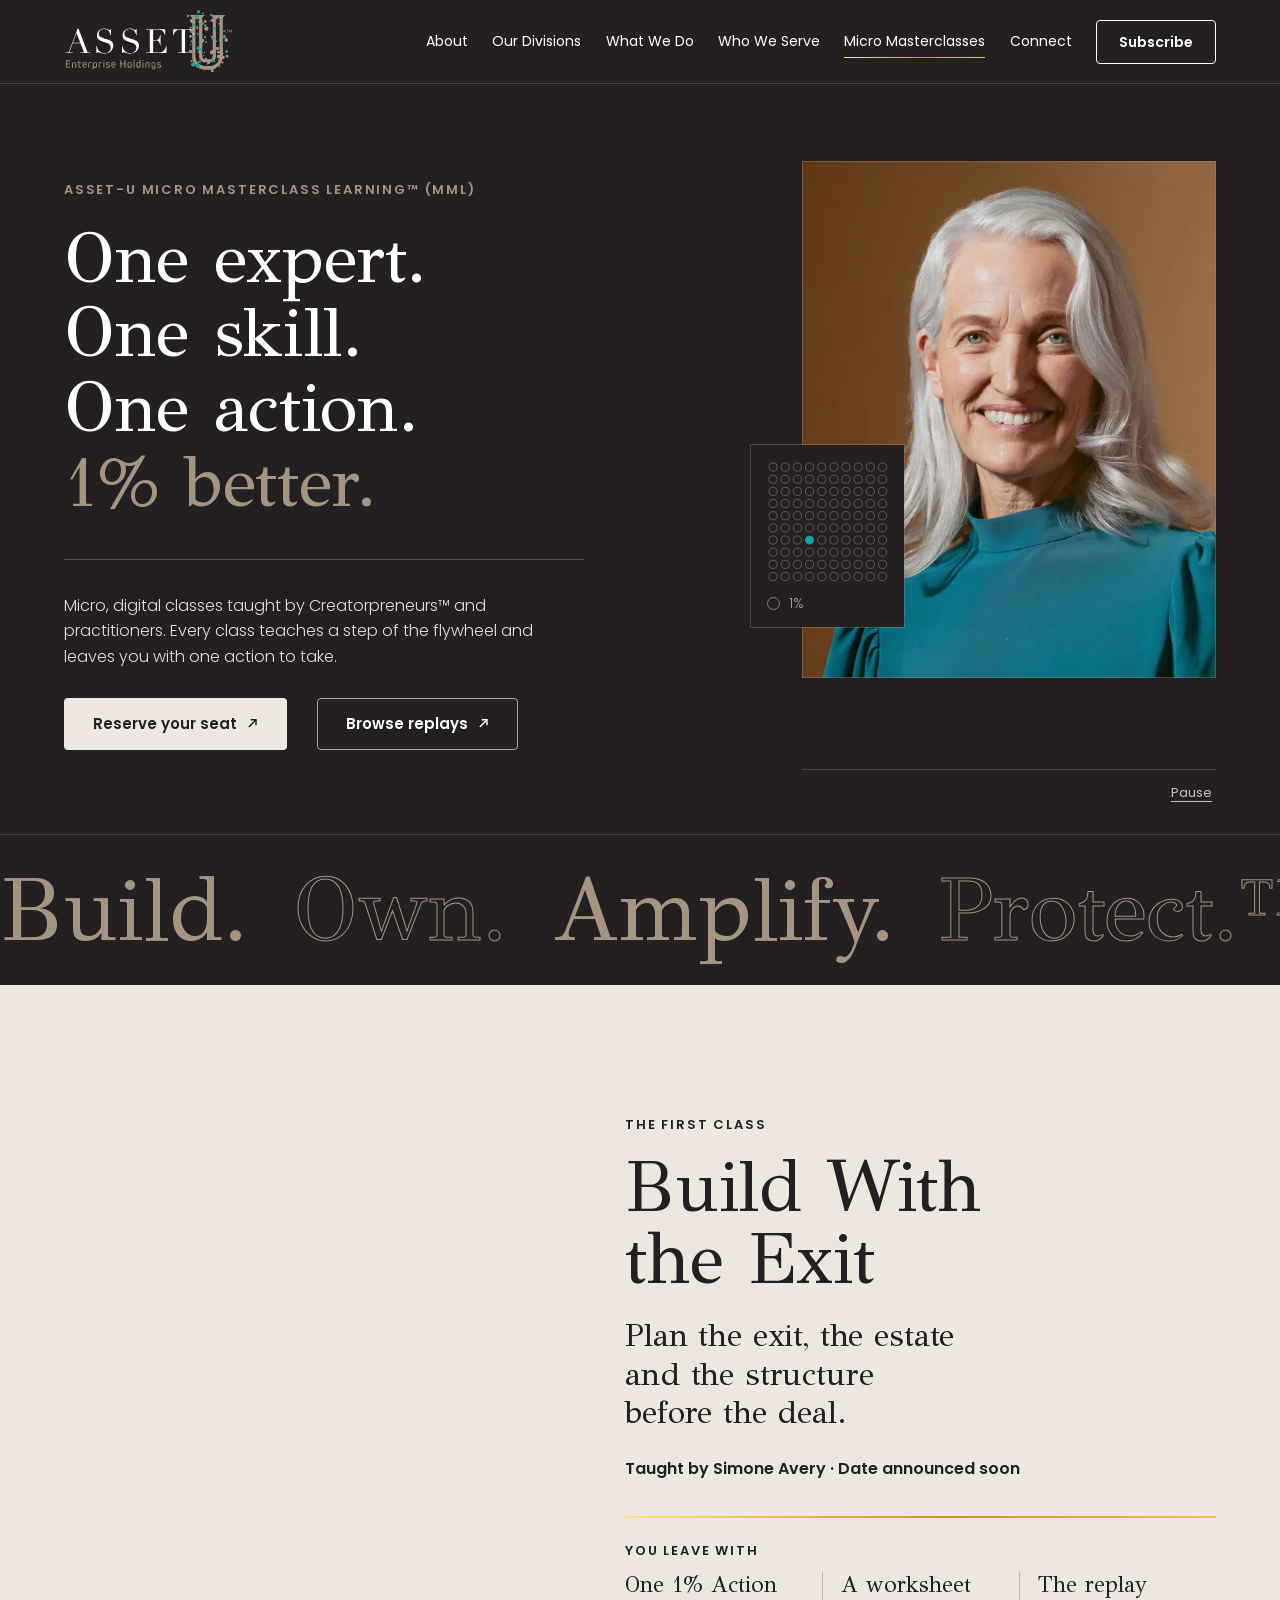
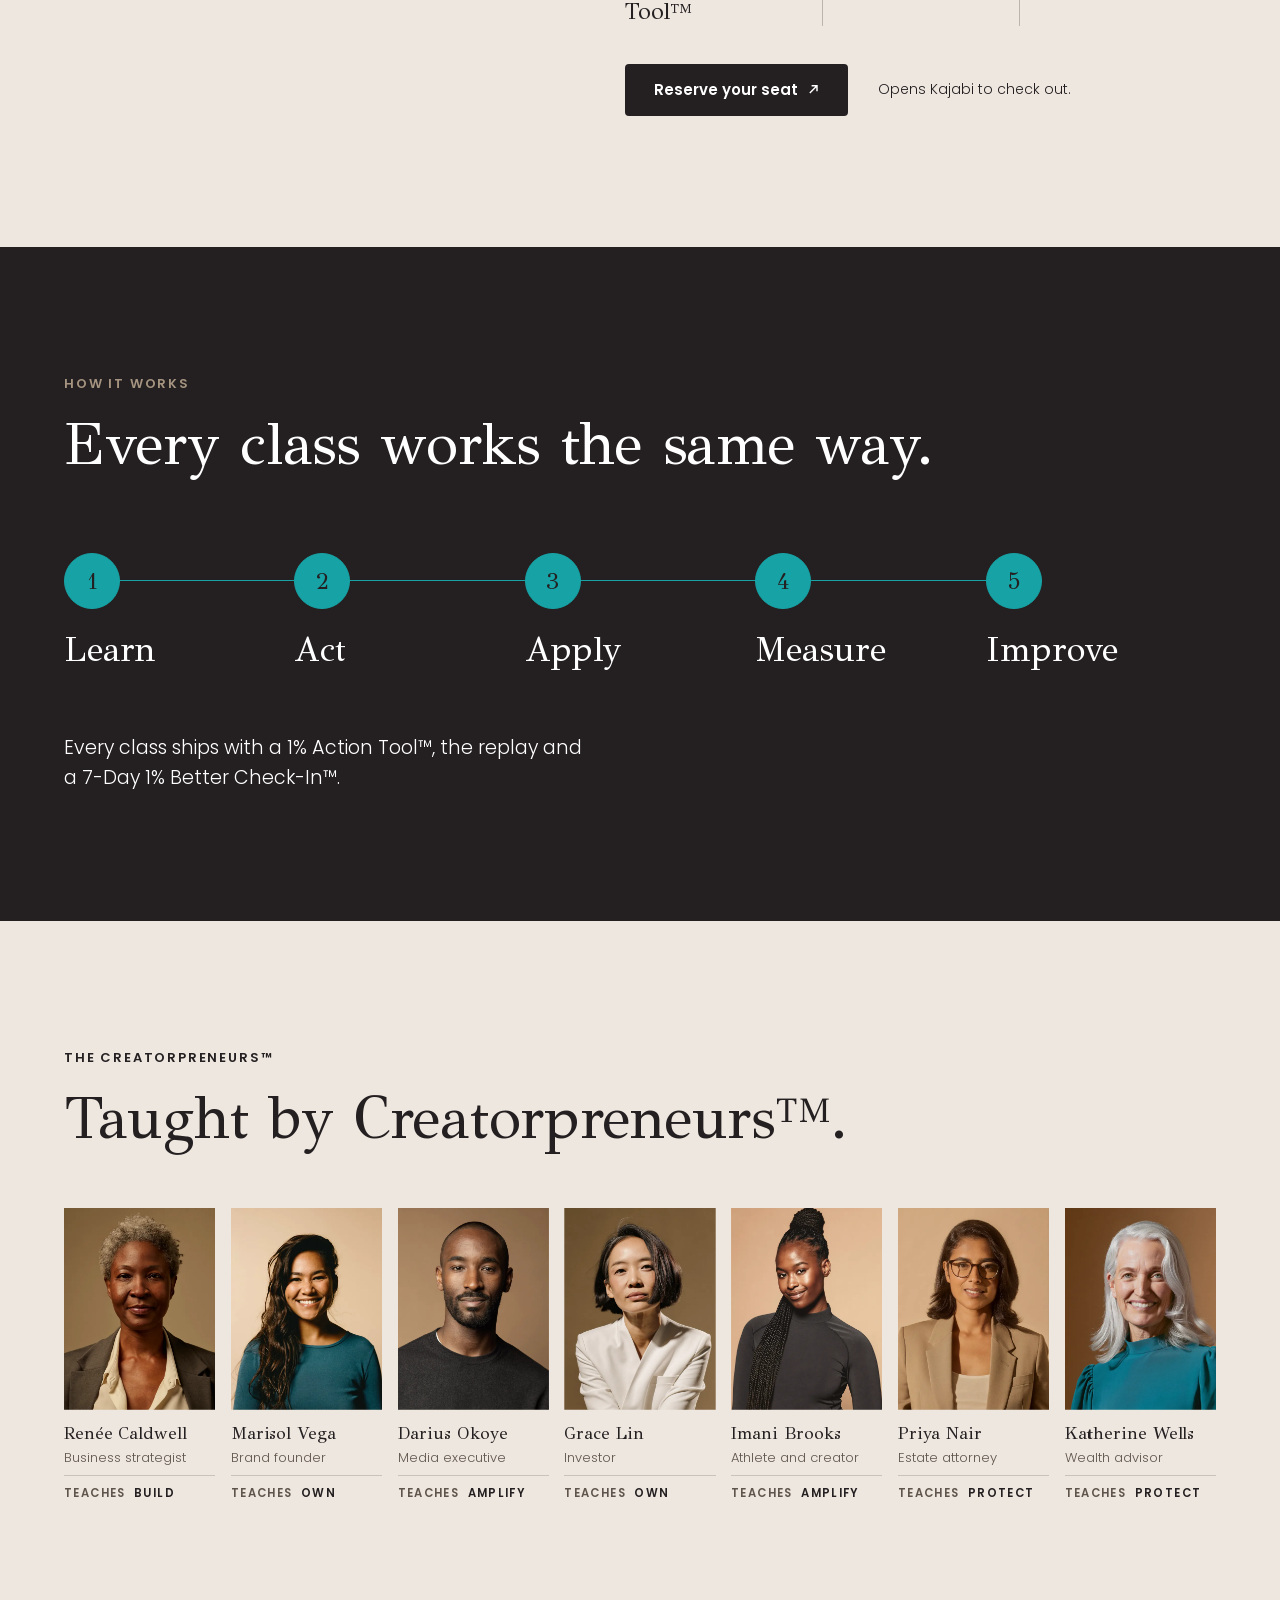
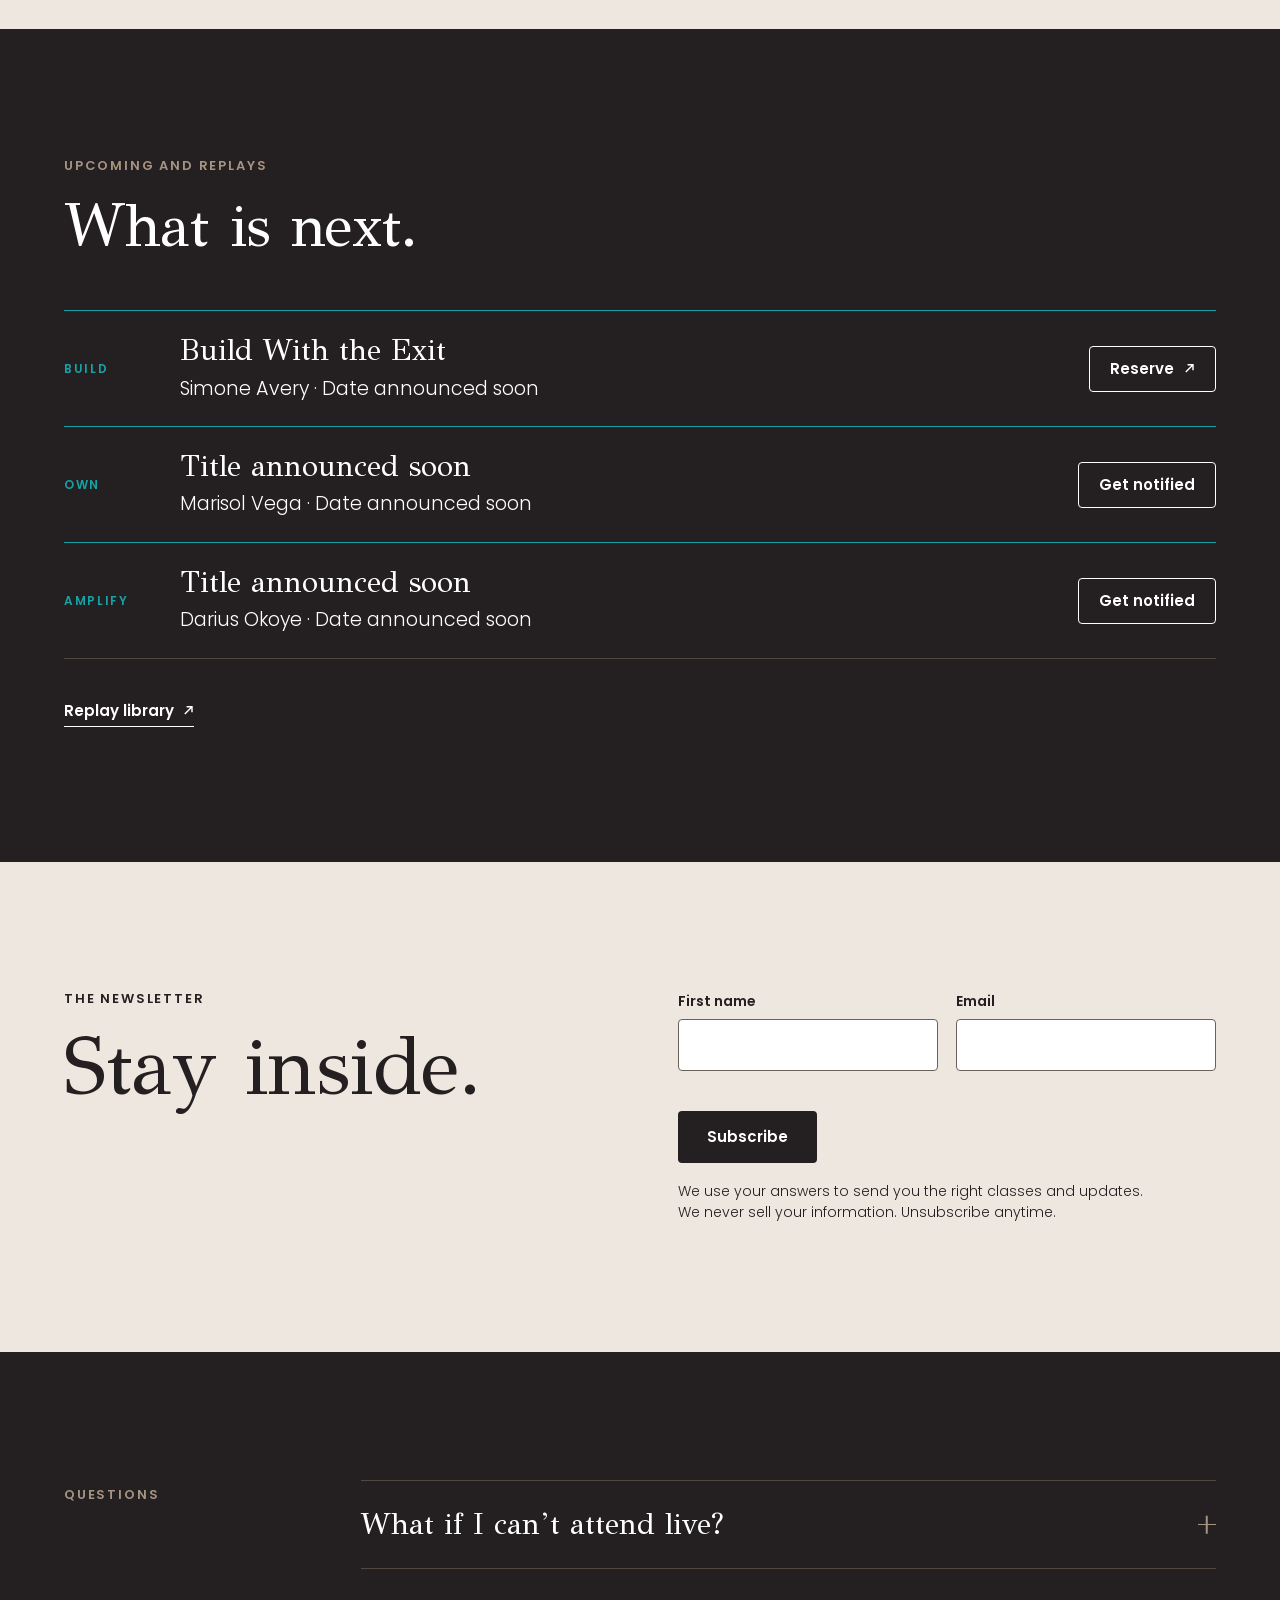
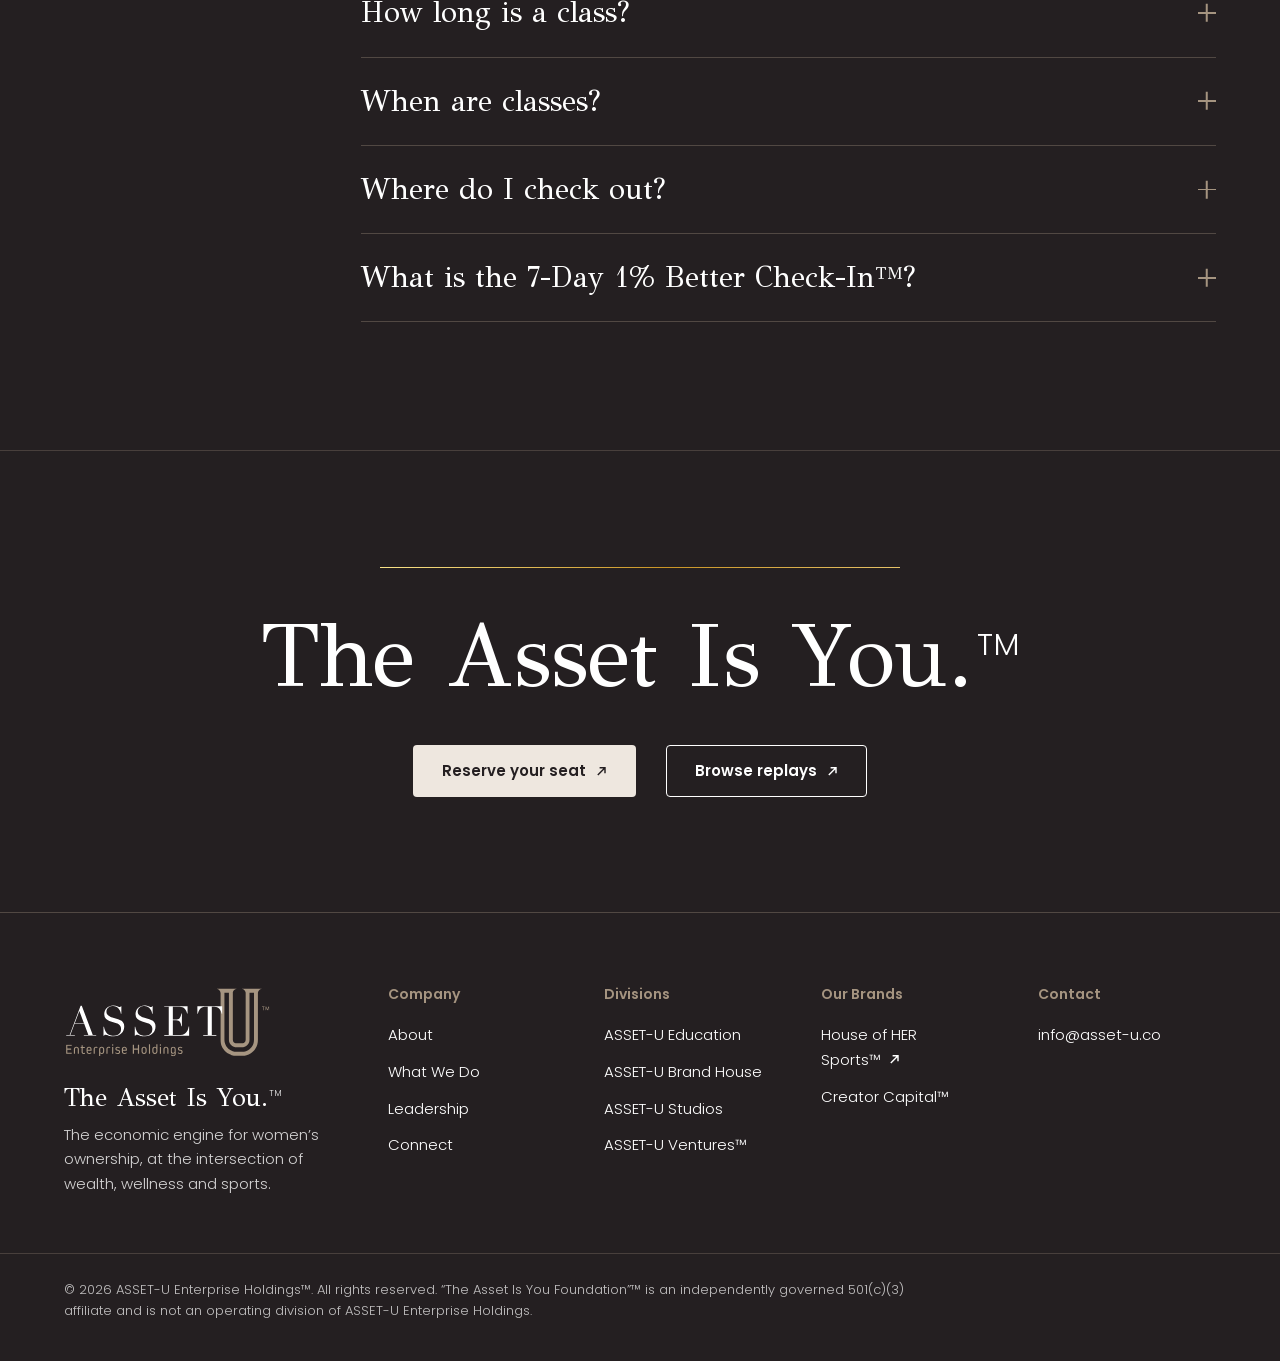
==== commit 198aaacf: "Gold shimmer, leadership reveal and rollover Co-Authored-By: Claude Opus 5.5 <noreply@anthropic.com>" ====
--- a/micro-masterclasses/index.html
+++ b/micro-masterclasses/index.html
@@ -9,7 +9,7 @@
 <meta name="twitter:card" content="summary_large_image"><meta name="twitter:image" content="https://taylormadecreative.github.io/asset-u-website/img/og.jpg">
 <link rel="icon" href="../img/au-favicon.svg" type="image/svg+xml"><link rel="apple-touch-icon" href="../img/au-180.png">
 <link rel="preload" href="../fonts/Poppins-300.woff2" as="font" type="font/woff2" crossorigin><link rel="preload" href="../fonts/Poppins-600.woff2" as="font" type="font/woff2" crossorigin>
-<link rel="stylesheet" href="../styles.css"><link rel="stylesheet" href="../mml.css"><script>document.documentElement.classList.add('js')</script></head>
+<link rel="stylesheet" href="../styles.css?v=2"><link rel="stylesheet" href="../mml.css"><script>document.documentElement.classList.add('js')</script></head>
 <body class="mml"><div class="m-prog" aria-hidden="true"></div>
 <a class="skip" href="#main">Skip to content</a>
 <header class="nav dark"><div class="wrap"><a class="brand" href="../" data-track="nav_click"><span class="lg"><svg role="img" aria-label="ASSET U Enterprise Holdings, home" xmlns="http://www.w3.org/2000/svg" viewBox="570 310 790 275"><defs><clipPath id="lga"><path d="M577.898 531H600v35h-22.102Zm0 0"/></clipPath><clipPath id="lgb"><path d="M971 539h20v35.691h-20Zm0 0"/></clipPath><clipPath id="lgc"><path d="M1327 389h15.148v16H1327Zm0 0"/></clipPath><clipPath id="lgd"><path d="M577.898 386H692v113H577.898Zm0 0"/></clipPath></defs><g clip-path="url(#lga)"><path fill="#A69581" d="M595.926 546.441c.617 0 .976.36.976.973v2.102c0 .613-.359.972-.976.972H582.46v11.114h15.719c.617 0 .972.355.972.968v2.102c0 .613-.355.973-.972.973h-19.356c-.613 0-.972-.36-.972-.973v-32.059c0-.613.359-.972.972-.972h19.356c.617 0 .972.359.972.972v2.102c0 .617-.355.972-.972.972h-15.72v10.754Zm0 0"/></g><path fill="#A69581" d="M621.79 549.617c0-4.3-1.642-6.246-5.227-6.246-3.583 0-5.223 1.945-5.223 6.246v15.055c0 .613-.36.973-.973.973h-2.304c-.614 0-.973-.36-.973-.973v-15.516c0-6.144 3.328-9.472 9.472-9.472 6.149 0 9.477 3.328 9.477 9.472v15.516c0 .613-.36.973-.976.973h-2.301c-.617 0-.973-.36-.973-.973ZM648.977 564.059c.207.562.05.921-.461 1.226-1.125.617-2.61.973-4.504.973-5.223 0-7.887-2.762-7.887-8.09v-14.184h-2.664c-.613 0-.973-.359-.973-.972v-1.742c0-.614.36-.973.973-.973h2.664v-5.79c0-.612.36-.972.973-.972h2.304c.614 0 .973.36.973.973v5.789h6.965c.613 0 .972.36.972.973v1.742c0 .613-.359.972-.972.972h-6.965v14.082c0 2.97 1.434 4.508 4.098 4.508.972 0 1.793-.207 2.558-.617.668-.36 1.13-.203 1.332.41ZM669.719 549.82c0-4.453-1.692-6.449-5.328-6.449-3.633 0-5.325 1.996-5.325 6.45v1.077h10.653Zm4.043-.46v4.097c0 .613-.356.973-.973.973h-13.723v1.484c0 4.66 1.895 6.66 6.196 6.66 2.047 0 3.586-.668 5.172-2.101.46-.461.972-.41 1.382.101l1.024 1.281c.36.461.36.973-.05 1.383-2.048 1.996-4.712 3.02-7.68 3.02-6.762 0-10.294-3.278-10.294-9.934v-6.965c0-6.297 3.329-9.675 9.473-9.675s9.473 3.379 9.473 9.675M681.547 548.953c0-6.098 2.918-9.27 8.5-9.27 2.203 0 4.148.512 5.683 1.536.512.36.668.82.31 1.383l-.872 1.484c-.36.562-.82.617-1.383.258-1.023-.617-2.152-.973-3.328-.973-3.176 0-4.66 1.793-4.66 5.633v15.668c0 .613-.36.973-.973.973h-2.304c-.618 0-.973-.36-.973-.973ZM717.035 549.77c0-4.352-1.691-6.399-5.379-6.399-3.738 0-5.43 2.047-5.43 6.399v6.351c0 4.3 1.794 6.453 5.43 6.453 3.688 0 5.38-2.05 5.38-6.453Zm4.25-.41v7.222c0 6.297-3.125 9.676-8.96 9.676-2.665 0-4.712-.871-5.993-2.559h-.105v9.168c0 .613-.356.973-.973.973h-2.305c-.613 0-.972-.36-.972-.973V549.36c0-6.297 3.382-9.68 9.68-9.68 6.25 0 9.628 3.384 9.628 9.68M729.527 548.953c0-6.098 2.918-9.27 8.5-9.27 2.203 0 4.149.512 5.684 1.536.512.36.668.82.309 1.383l-.872 1.484c-.359.562-.82.617-1.382.258-1.024-.617-2.149-.973-3.328-.973-3.176 0-4.66 1.793-4.66 5.633v15.668c0 .613-.36.973-.973.973H730.5c-.613 0-.973-.36-.973-.973ZM751.957 565.645c-.617 0-.973-.36-.973-.973V541.27c0-.614.356-.973.973-.973h2.305c.613 0 .972.36.972.973v23.402c0 .613-.359.973-.972.973Zm-1.535-32.723c0-1.586 1.125-2.715 2.66-2.715 1.59 0 2.715 1.129 2.715 2.715 0 1.539-1.125 2.664-2.715 2.664-1.535 0-2.66-1.125-2.66-2.664M772.336 566.258c-3.992 0-6.863-.922-9.164-2.969-.41-.41-.41-.871-.05-1.332l1.073-1.434c.41-.511.871-.511 1.383-.101 1.586 1.383 3.84 2.152 6.348 2.152 3.125 0 4.918-1.383 4.918-3.894 0-2.254-1.383-3.328-5.582-3.942-5.942-.87-7.989-3.074-7.989-7.476 0-4.61 3.532-7.582 9.012-7.582 2.817 0 5.531.77 7.426 2.152.512.41.562.871.207 1.383l-.977 1.433c-.355.512-.816.567-1.382.157-1.329-.922-3.02-1.434-4.864-1.434-3.379 0-5.172 1.383-5.172 3.89 0 2.048 1.332 3.071 5.375 3.637 6.043.817 8.196 3.172 8.196 7.782 0 4.66-3.38 7.578-8.758 7.578M802.445 549.82c0-4.453-1.687-6.449-5.324-6.449s-5.324 1.996-5.324 6.45v1.077h10.648Zm4.047-.46v4.097c0 .613-.36.973-.972.973h-13.723v1.484c0 4.66 1.894 6.66 6.195 6.66 2.047 0 3.582-.668 5.172-2.101.461-.461.973-.41 1.383.101l1.023 1.281c.36.461.36.973-.05 1.383-2.047 1.996-4.711 3.02-7.684 3.02-6.758 0-10.29-3.278-10.29-9.934v-6.965c0-6.297 3.329-9.675 9.474-9.675s9.472 3.379 9.472 9.675M852.527 564.672c0 .613-.359.973-.972.973h-2.664c-.614 0-.973-.36-.973-.973v-14.235h-14.594v14.235c0 .613-.355.973-.972.973h-2.664c-.614 0-.973-.36-.973-.973v-32.059c0-.613.36-.972.972-.972h2.665c.617 0 .972.359.972.972v13.778h14.594v-13.778c0-.613.36-.972.973-.972h2.664c.613 0 .972.359.972.972ZM876.7 549.82c0-4.402-1.692-6.449-5.43-6.449-3.688 0-5.375 2.047-5.375 6.45v6.35c0 4.352 1.687 6.403 5.375 6.403 3.738 0 5.43-2.05 5.43-6.402Zm4.25-.46v7.273c0 6.246-3.384 9.625-9.68 9.625-6.247 0-9.63-3.38-9.63-9.625v-7.274c0-6.297 3.383-9.675 9.63-9.675 6.296 0 9.68 3.379 9.68 9.675M890.422 565.645c-.617 0-.973-.36-.973-.973v-33.899c0-.617.356-.972.973-.972h2.3c.618 0 .977.355.977.972v33.899c0 .613-.36.973-.976.973ZM917.254 549.82c0-4.3-1.793-6.449-5.43-6.449-3.687 0-5.375 2.047-5.375 6.45v6.35c0 4.352 1.688 6.403 5.375 6.403 3.739 0 5.43-2.05 5.43-6.402Zm3.277-20.02c.614 0 .973.356.973.973v25.809c0 6.297-3.379 9.676-9.68 9.676-6.246 0-9.625-3.38-9.625-9.676v-7.223c0-6.297 3.121-9.675 8.961-9.675 2.664 0 4.711.87 5.992 2.558h.102v-11.469c0-.617.36-.972.973-.972ZM931.64 565.645c-.613 0-.972-.36-.972-.973V541.27c0-.614.36-.973.973-.973h2.304c.617 0 .973.36.973.973v23.402c0 .613-.356.973-.973.973Zm-1.535-32.723c0-1.586 1.125-2.715 2.665-2.715 1.585 0 2.714 1.129 2.714 2.715 0 1.539-1.129 2.664-2.714 2.664-1.54 0-2.665-1.125-2.665-2.664M958.781 549.617c0-4.3-1.636-6.246-5.222-6.246s-5.223 1.945-5.223 6.246v15.055c0 .613-.36.973-.973.973h-2.304c-.614 0-.973-.36-.973-.973v-15.516c0-6.144 3.328-9.472 9.473-9.472 6.144 0 9.472 3.328 9.472 9.472v15.516c0 .613-.355.973-.972.973h-2.305c-.613 0-.973-.36-.973-.973Zm0 0"/><g clip-path="url(#lgb)"><path fill="#A69581" d="M986.332 555.3v-5.53c0-4.352-1.691-6.399-5.43-6.399-3.687 0-5.375 2.047-5.375 6.399v5.53c0 4.403 1.688 6.454 5.375 6.454 3.637 0 5.43-2.152 5.43-6.453m4.25-5.942v16.032c0 5.632-3.637 9.062-9.629 9.062-3.379 0-6.195-.973-8.293-2.816q-.69-.615-.156-1.383l.973-1.383c.359-.562.82-.613 1.332-.152 1.691 1.383 3.586 2.047 5.89 2.047 3.688 0 5.633-2.047 5.633-5.684v-2.203h-.102c-1.28 1.691-3.328 2.562-5.992 2.562-5.836 0-8.96-3.382-8.96-9.68v-6.402c0-6.297 3.378-9.675 9.624-9.675 6.301 0 9.68 3.379 9.68 9.675"/></g><path fill="#A69581" d="M1007.43 566.258c-3.996 0-6.864-.922-9.168-2.969-.41-.41-.41-.871-.051-1.332l1.074-1.434c.41-.511.871-.511 1.383-.101 1.59 1.383 3.84 2.152 6.352 2.152 3.125 0 4.914-1.383 4.914-3.894 0-2.254-1.38-3.328-5.579-3.942-5.94-.87-7.992-3.074-7.992-7.476 0-4.61 3.535-7.582 9.016-7.582 2.816 0 5.531.77 7.426 2.152.511.41.562.871.203 1.383l-.973 1.433c-.36.512-.82.567-1.383.157-1.332-.922-3.02-1.434-4.863-1.434-3.383 0-5.172 1.383-5.172 3.89 0 2.048 1.328 3.071 5.375 3.637 6.043.817 8.196 3.172 8.196 7.782 0 4.66-3.383 7.578-8.758 7.578M1320.824 403.676c0 .258-.148.406-.406.406h-1.117c-.258 0-.406-.148-.406-.406v-12.153h-3.5c-.258 0-.41-.152-.41-.41v-.879c0-.257.152-.406.41-.406h8.953c.257 0 .406.149.406.406v.88c0 .257-.149.41-.406.41h-3.524Zm0 0"/><g clip-path="url(#lgc)"><path fill="#A69581" d="M1341.742 389.828c.258 0 .406.149.406.406v13.442c0 .258-.148.406-.406.406h-1.117c-.258 0-.41-.148-.41-.406v-11.121h-.043l-4.184 11.207a.465.465 0 0 1-.472.32h-.989c-.238 0-.386-.105-.472-.32l-4.188-11.207h-.043v11.12c0 .259-.152.407-.406.407h-1.074c-.258 0-.41-.148-.41-.406v-13.442c0-.257.152-.406.41-.406h2.168c.234 0 .386.106.472.32l4.059 11.059h.043l4.059-11.059c.085-.214.234-.32.472-.32Zm0 0"/></g><path class="lu" fill="#A69581" d="M1284.777 513.324v-174.34h-16.898v174.34c0 5.531-1.031 10.04-3.074 13.52q-3.077 5.226-7.067 8.297c-2.664 2.043-5.277 3.53-7.836 4.453q-3.841 1.382-5.375 1.691h-30.722q-1.542-.31-5.375-1.691c-2.567-.922-5.176-2.41-7.836-4.453-2.664-2.047-5.024-4.813-7.067-8.297-2.05-3.48-3.07-7.989-3.07-13.52v-174.34h-16.902v174.34c0 3.895.41 7.426 1.23 10.602a45.6 45.6 0 0 0 3.38 9.062q1.534 3.685 4.3 7.371c4.3 5.328 9.164 9.371 14.594 12.137 5.425 2.77 10.187 4.559 14.285 5.379h35.64c2.868-.414 6.196-1.383 9.985-2.918 3.789-1.539 7.422-3.742 10.91-6.605a113 113 0 0 0 3.684-3.227 45 45 0 0 0 3.687-3.84c2.867-3.488 5.172-7.531 6.914-12.137 1.738-4.609 2.613-9.878 2.613-15.824m-46.394-189.086h76.195c-4.918 1.028-8.45 2.817-10.601 5.38-2.149 2.562-3.43 4.773-3.84 6.616q-.615 2.767-.614 3.075v174.57c0 9.84-1.796 18.351-5.378 25.527q-5.38 10.76-13.055 17.84c-5.121 4.707-10.555 8.297-16.285 10.762-5.739 2.457-10.754 4.101-15.055 4.922l-2.148.308h-38.098l-.617-.308c-2.457-.414-5.176-1.13-8.14-2.153q-4.46-1.545-9.063-4a57 57 0 0 1-7.68-4.304q-9.836-7.08-17.363-18.762c-5.02-7.793-7.524-17.738-7.524-29.832v-174.57h-.308q-.002-.307-.614-3.075c-.414-1.843-1.691-4.054-3.843-6.617-2.149-2.562-5.684-4.351-10.598-5.379h76.195c-4.3 1.028-7.527 2.61-9.676 4.762q-3.228 3.223-4.148 5.527-.926 2.309-.926 2.614v176.492q-.002 6.145 3.383 9.062 3.377 2.924 7.375 4.149h26.727q3.686-1.226 7.218-4.149 3.535-2.917 3.535-9.062v-174.34q-.001-.306-.617-3.074c-.41-1.844-1.687-4.04-3.84-6.606-2.148-2.558-5.683-4.347-10.597-5.375"/><g clip-path="url(#lgd)"><path fill="#FFF" d="m627.73 406.629-16.882 44.66h33.761Zm-49.878 89.473h13.503l41.438-109.887h3.684l41.742 109.887h13.66v2.148h-47.27v-2.148h17.036l-16.114-42.664h-35.605l-16.114 42.664h17.036v2.148h-32.996Zm0 0"/></g><path fill="#FFF" d="M718.582 465.254h1.688q1.687 8.286 4.375 13.965c1.789 3.785 3.761 6.906 5.906 9.36 2.152 2.456 4.398 4.35 6.754 5.679 2.351 1.332 4.73 2.3 7.136 2.918q3.603.92 6.907 1.074 3.298.152 6.215.152c5.421 0 9.875-.82 13.351-2.457 3.48-1.632 6.242-3.707 8.29-6.215 2.042-2.503 3.476-5.218 4.296-8.132q1.226-4.372 1.227-8.059 0-5.368-1.993-9.207c-1.332-2.559-3.02-4.73-5.066-6.523a28.4 28.4 0 0 0-6.676-4.372c-2.406-1.128-4.68-1.996-6.832-2.609l-17.648-5.375c-8.285-2.555-14.555-5.93-18.797-10.129q-6.37-6.288-6.371-16.879 0-6.906 2.457-12.816 2.451-5.908 6.906-10.203c2.965-2.863 6.523-5.117 10.664-6.754q6.217-2.456 13.582-2.457 5.372 0 8.98.922 3.603.92 6.215 2.07l4.68 2.074q2.074.921 4.223.922 1.992 0 2.683-.539c.461-.355 1.098-1.254 1.918-2.687h2.149v27.78h-1.84a45.6 45.6 0 0 0-3.149-10.667q-2.226-5.14-5.753-9.055c-2.356-2.61-5.196-4.703-8.52-6.293-3.324-1.582-7.187-2.379-11.586-2.379-2.453 0-5.168.336-8.133 1a25.7 25.7 0 0 0-8.289 3.453q-3.837 2.456-6.367 6.446-2.53 3.992-2.531 10.129 0 4.91 1.992 8.363a19.4 19.4 0 0 0 5.145 5.832c2.093 1.586 4.449 2.914 7.058 3.988a91 91 0 0 0 7.902 2.84l18.57 5.832q2.914.924 7.368 2.457c2.969 1.024 5.855 2.559 8.672 4.606 2.812 2.046 5.219 4.753 7.21 8.132q2.994 5.063 2.993 12.891c0 4.813-.895 9.387-2.684 13.734a34.4 34.4 0 0 1-7.75 11.512q-5.063 4.987-12.277 7.98-7.217 2.994-16.27 2.993-3.224-.001-5.675-.078c-1.64-.051-3.172-.18-4.606-.383a124 124 0 0 1-4.297-.692q-2.15-.38-4.757-1.148a164 164 0 0 1-6.602-2.148q-3.528-1.23-6.137-1.23c-1.535 0-2.586.308-3.144.921q-.851.921-1.461 2.457h-2.301ZM836.293 465.254h1.687q1.687 8.286 4.372 13.965 2.688 5.678 5.91 9.36 3.221 3.685 6.754 5.679c2.351 1.332 4.73 2.3 7.136 2.918q3.603.92 6.907 1.074c2.195.102 4.27.152 6.214.152q8.132 0 13.352-2.457c3.477-1.632 6.238-3.707 8.29-6.215 2.042-2.503 3.476-5.218 4.296-8.132q1.225-4.372 1.226-8.059-.001-5.368-1.996-9.207c-1.332-2.559-3.02-4.73-5.062-6.523a28.6 28.6 0 0 0-6.676-4.372q-3.609-1.69-6.832-2.609l-17.648-5.375q-12.433-3.832-18.801-10.129-6.368-6.288-6.367-16.879c0-4.605.816-8.875 2.457-12.816 1.633-3.938 3.937-7.34 6.902-10.203 2.969-2.863 6.524-5.117 10.668-6.754q6.217-2.456 13.582-2.457c3.578 0 6.574.308 8.977.922q3.605.92 6.214 2.07l4.684 2.074q2.068.921 4.219.922 1.994 0 2.687-.539c.461-.355 1.098-1.254 1.918-2.687h2.149v27.78h-1.844a45.8 45.8 0 0 0-3.145-10.667q-2.226-5.14-5.753-9.055c-2.356-2.61-5.196-4.703-8.52-6.293-3.324-1.582-7.187-2.379-11.586-2.379-2.457 0-5.168.336-8.133 1a25.7 25.7 0 0 0-8.289 3.453q-3.837 2.456-6.367 6.446-2.536 3.992-2.535 10.129-.001 4.91 1.996 8.363a19.4 19.4 0 0 0 5.14 5.832q3.148 2.378 7.063 3.988a90 90 0 0 0 7.902 2.84l18.57 5.832q2.914.924 7.368 2.457 4.448 1.536 8.668 4.606c2.816 2.046 5.219 4.753 7.215 8.132q2.993 5.063 2.992 12.891c0 4.813-.899 9.387-2.684 13.734a34.4 34.4 0 0 1-7.75 11.512q-5.068 4.987-12.28 7.98-7.214 2.994-16.267 2.993-3.223-.001-5.68-.078a42 42 0 0 1-4.6-.383 123 123 0 0 1-4.298-.692c-1.437-.253-3.02-.636-4.761-1.148a162 162 0 0 1-6.598-2.148c-2.356-.82-4.399-1.23-6.137-1.23q-2.304 0-3.148.921-.846.921-1.457 2.457h-2.301ZM947.094 496.102h17.035V391.129h-17.035v-2.152h87.785v26.55h-1.688q-1.994-5.982-4.293-10.511c-1.539-3.016-3.378-5.575-5.527-7.672-2.148-2.098-4.707-3.656-7.676-4.684q-4.45-1.53-10.742-1.531h-25.476v47.422h9.976q5.061-.001 8.594-.922c2.351-.613 4.375-1.766 6.062-3.453q2.532-2.53 4.297-6.906 1.765-4.373 3.453-11.282h1.688v47.73h-1.688a251 251 0 0 0-2.226-8.593q-1.149-4.144-3.223-7.367-2.07-3.224-5.523-5.14c-2.301-1.282-5.297-1.919-8.977-1.919h-12.433v55.403h29.007q8.437 0 14.043-3.61c3.73-2.402 6.778-5.265 9.133-8.594 2.348-3.32 4.09-6.777 5.215-10.359 1.125-3.578 1.844-6.547 2.148-8.898h1.688v33.609h-93.617ZM1093.656 496.102h17.035V391.129h-8.898c-2.047 0-4.352.18-6.906.535q-3.837.539-7.75 2.992c-2.61 1.637-5.117 4.223-7.52 7.75q-3.61 5.298-6.219 14.656h-1.687v-28.085h93.312v28.086h-1.687q-2.614-9.359-6.219-14.657c-2.406-3.527-4.91-6.113-7.52-7.75s-5.195-2.633-7.75-2.992q-3.836-.534-6.906-.535h-8.902v104.973h17.04v2.148h-49.423Zm0 0"/></svg><canvas aria-hidden="true"></canvas></span></a>
--- a/styles.css
+++ b/styles.css
@@ -517,3 +517,21 @@
   .say-in{font-size:min(2.9vw,5.4vh);max-width:15ch}
   .say-l{font-size:min(5vw,10vh)}
 }
+
+/* leadership: portraits are revealed, then their line draws; on rollover one person comes forward and the rest go quiet */
+@media (prefers-reduced-motion:no-preference){
+  .team.rv .ph{clip-path:inset(100% 0 0 0);transition:clip-path 1s cubic-bezier(.77,0,.175,1) var(--d,0s)}
+  .team.rv li.in .ph{clip-path:inset(0)}
+  .team.rv figcaption>*{opacity:0;transform:translateY(10px);transition:opacity .6s ease calc(var(--d,0s) + .55s),transform .7s var(--ease) calc(var(--d,0s) + .55s)}
+  .team.rv li.in figcaption>*{opacity:1;transform:none}
+  .team li:nth-child(4n+2){--d:.12s}.team li:nth-child(4n+3){--d:.24s}.team li:nth-child(4n){--d:.36s}
+}
+@media (hover:hover) and (pointer:fine) and (prefers-reduced-motion:no-preference){
+  .team figure{transition:transform .45s var(--ease),opacity .45s ease}
+  .team:has(figure:hover) figure:not(:hover){opacity:.5}
+  .team figure:hover{transform:translateY(-8px)}
+  .team figcaption{transition:transform .45s var(--ease)}
+  .team figure:hover figcaption{transform:translateX(8px)}
+  .team figure:hover .hair{animation:teamline .9s cubic-bezier(.45,0,.2,1);height:3px;margin-bottom:-1px}
+}
+@keyframes teamline{from{transform:scaleX(0)}to{transform:scaleX(1)}}
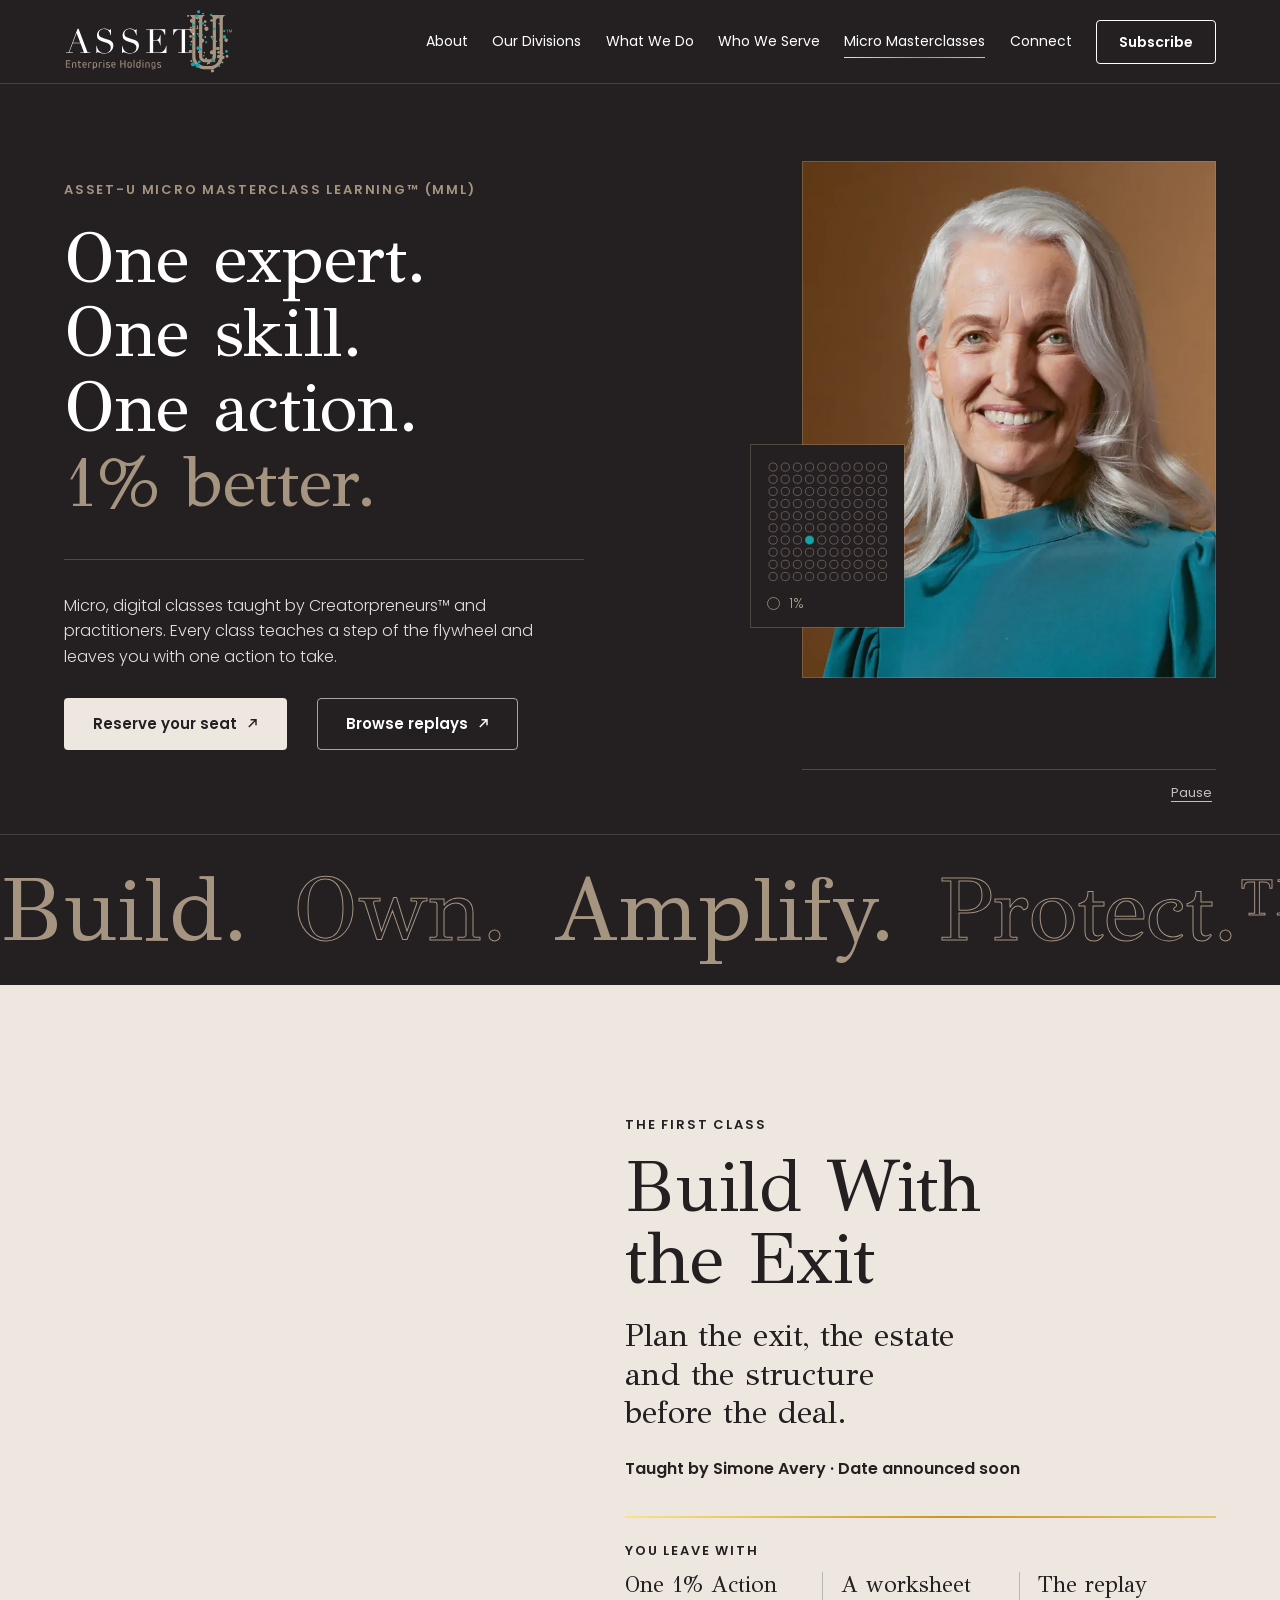
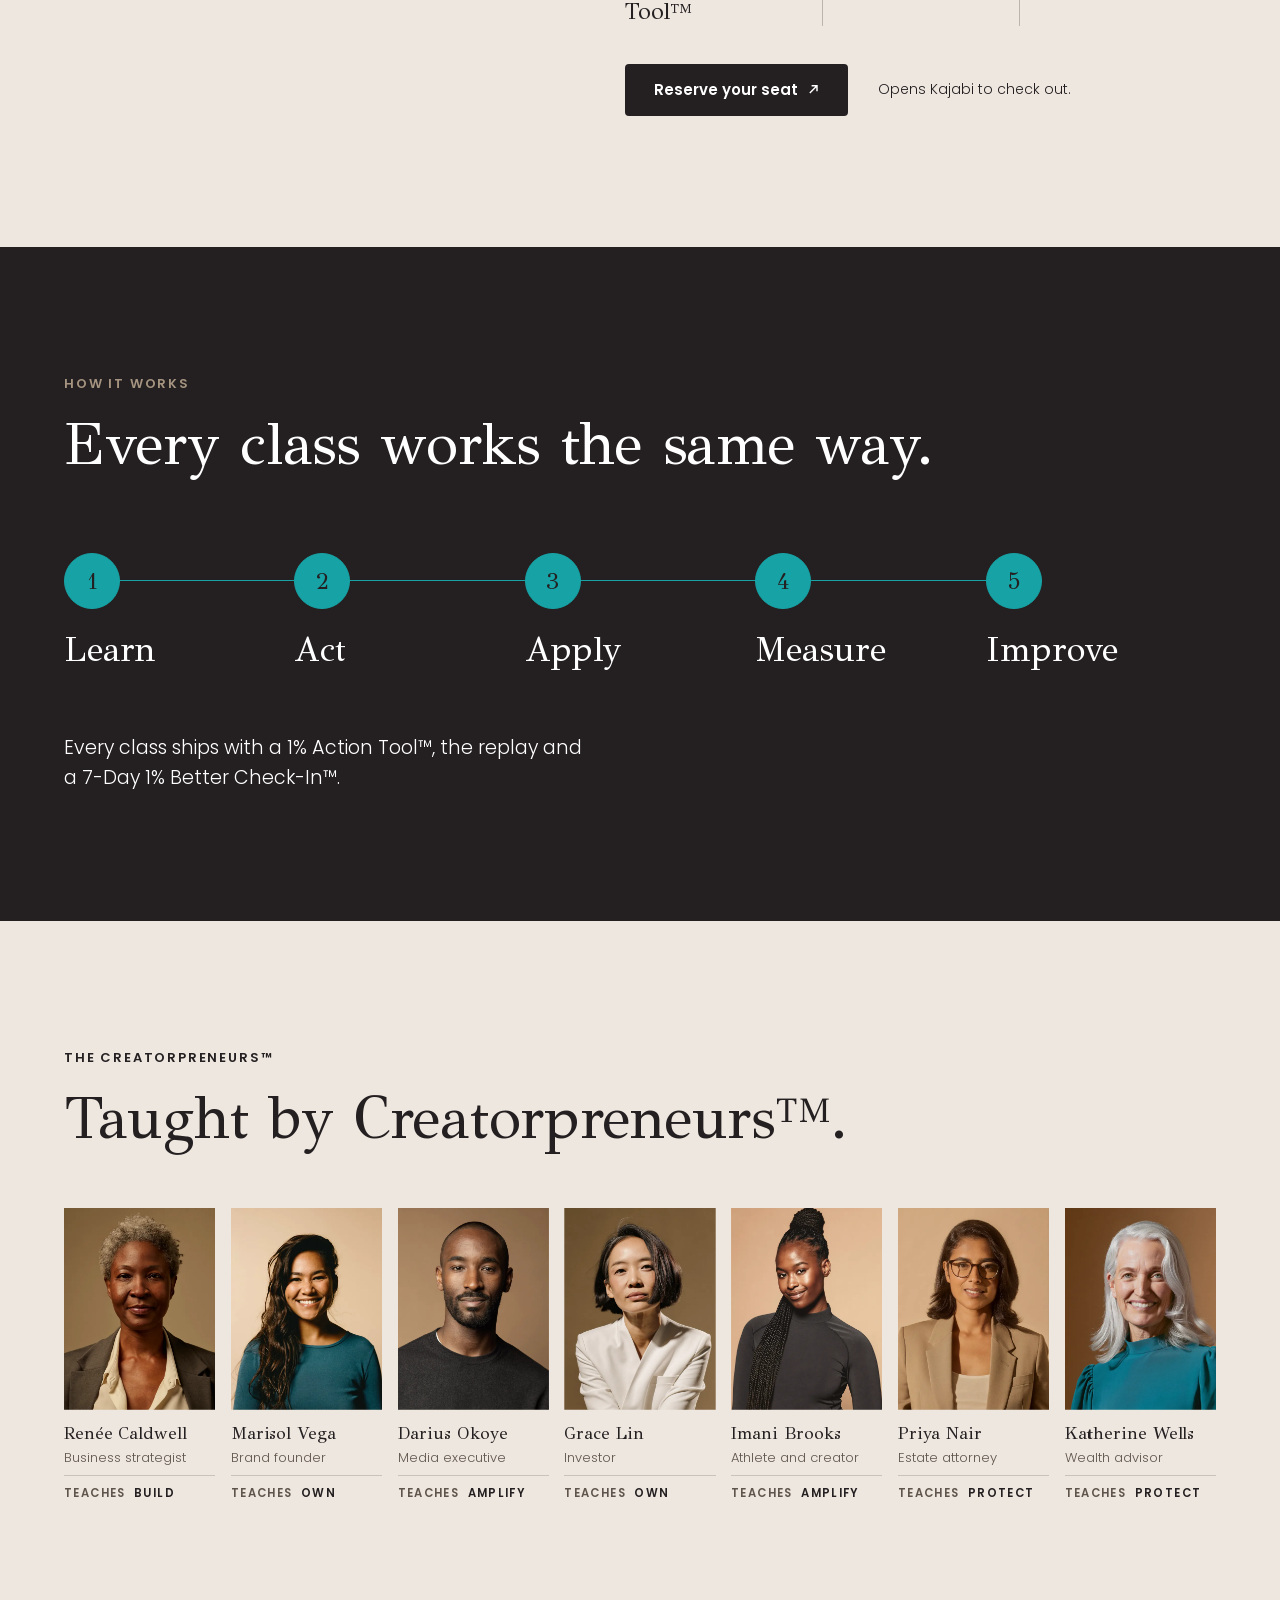
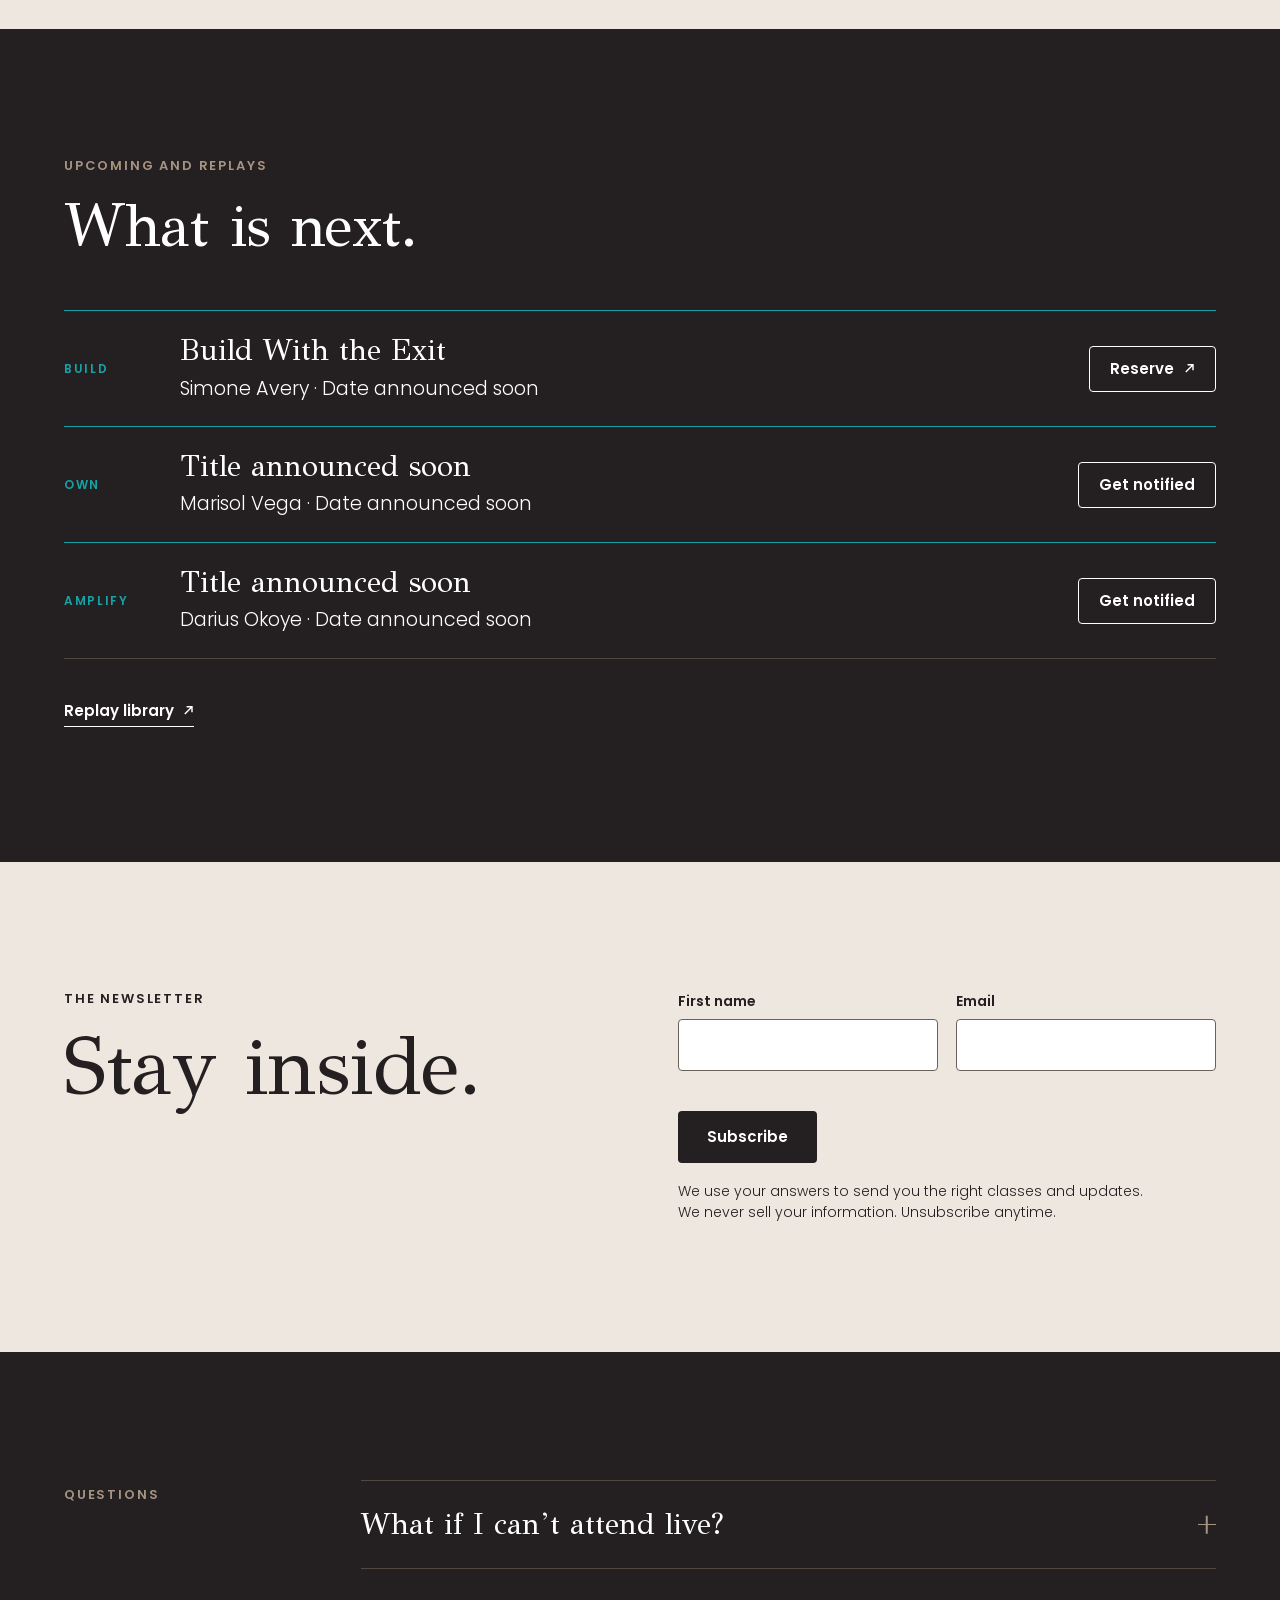
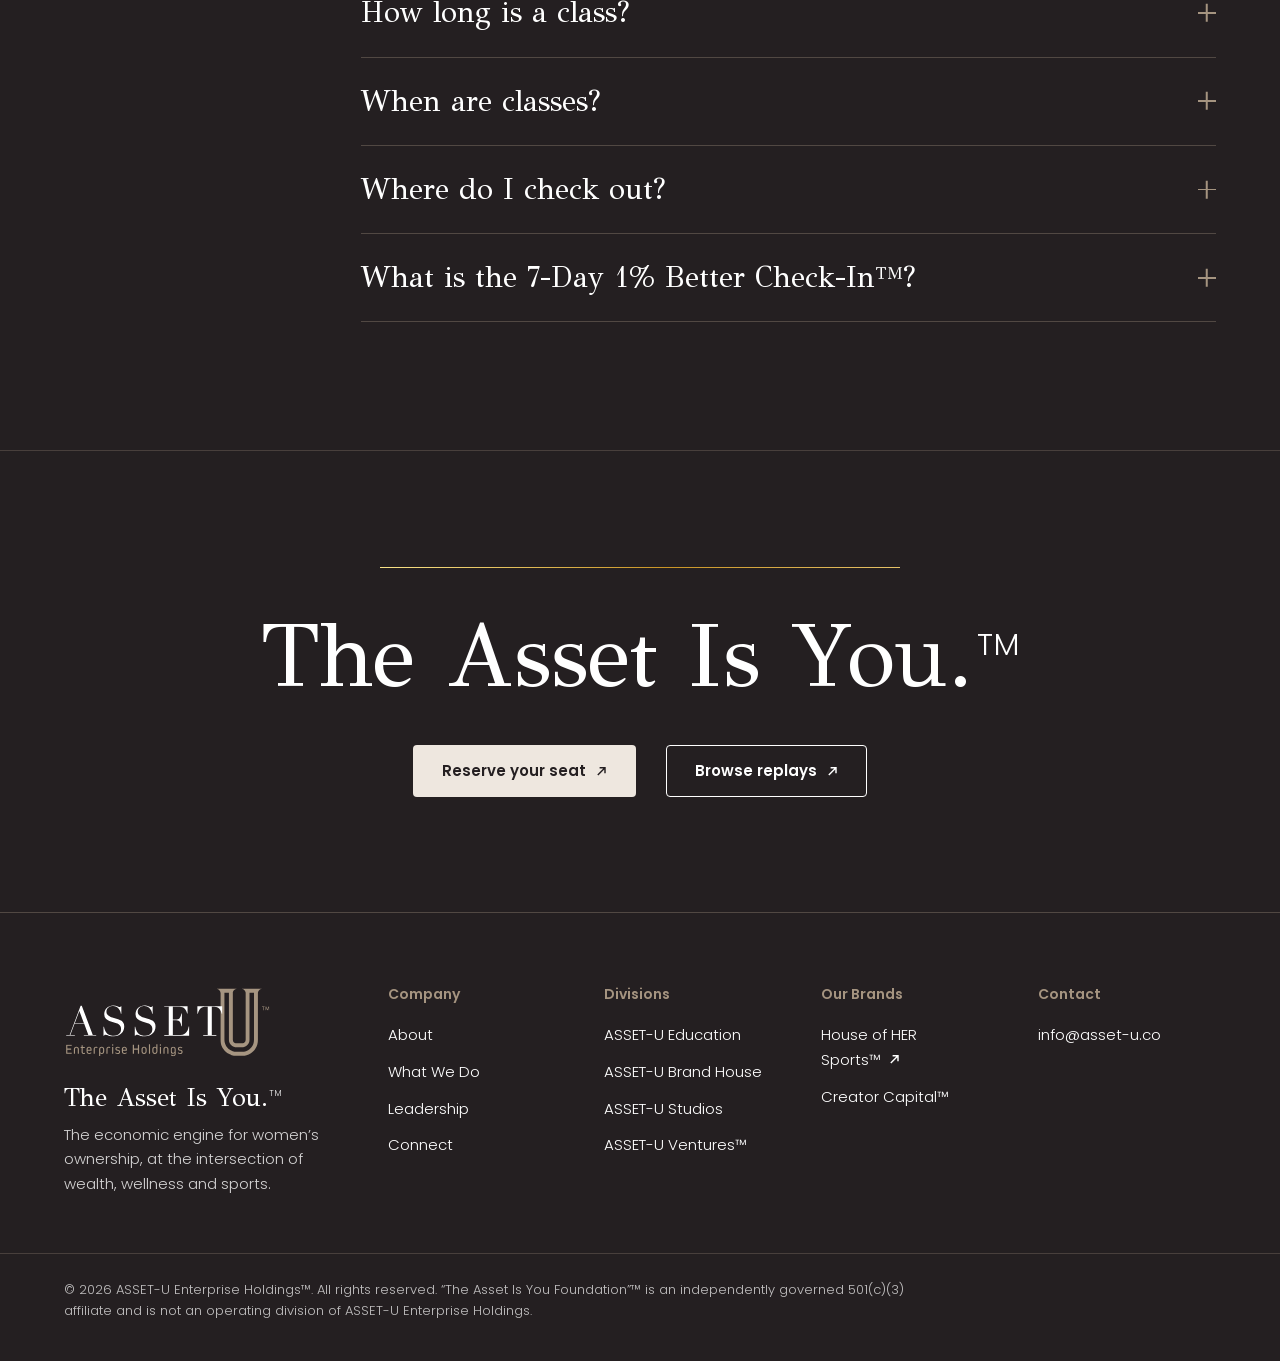
==== commit 522f9e5b: "Newsletter popup Co-Authored-By: Claude Opus 5.5 <noreply@anthropic.com>" ====
--- a/micro-masterclasses/index.html
+++ b/micro-masterclasses/index.html
@@ -119,4 +119,4 @@
 }
 addEventListener('scroll',play,{passive:true});
 })();
-</script></body></html>+</script><link rel="stylesheet" href="../newsletter.css?v=3"><script src="../newsletter.js?v=3" data-site="signature" defer></script></body></html>
--- a/newsletter.css
+++ b/newsletter.css
@@ -0,0 +1,40 @@
+/* newsletter popup */
+dialog.nlp{width:min(940px,calc(100vw - 32px));max-width:none;height:fit-content;max-height:calc(100dvh - 32px);padding:0;border:0;background:var(--charcoal);color:#fff;overflow:hidden}
+dialog.nlp[open]{display:block;overflow-y:auto}
+.nlp-in{display:grid;grid-template-columns:minmax(0,.94fr) minmax(0,1.06fr)}
+.nlp::backdrop{background:rgb(20 17 18/.74)}
+.nlp-pic{position:relative;background:var(--bone);overflow:hidden;min-height:0}
+.nlp-pic b{position:absolute;left:clamp(28px,3vw,40px);right:20px;top:clamp(34px,4vw,54px);font:400 clamp(38px,3.9vw,54px)/1.04 var(--display);color:var(--charcoal);max-width:5.4em}
+.nlp-pic sup,.nlp h2 sup{font:300 .3em/1 var(--body);vertical-align:super;margin-left:.15em}
+.nlp-pic img{position:absolute;left:50%;bottom:0;width:108%;max-width:none;height:auto;transform:translateX(-50%)}
+.nlp h2 span{white-space:nowrap}
+.nlp-body{position:relative;padding:clamp(34px,4vw,54px);min-height:0}
+.nlp .nlp-x{z-index:2;position:absolute;top:10px;right:10px;width:48px;height:48px;border:0;background:none;color:#fff;font:300 28px/1 var(--body);cursor:pointer}
+.nlp .nlp-l{margin:0;font:600 13px/1.4 var(--body);letter-spacing:.14em;text-transform:uppercase;color:var(--beige)}
+.nlp h2{font:400 clamp(32px,3.4vw,46px)/1.08 var(--display);margin:14px 30px 14px 0;color:#fff;outline:0}
+.nlp h2 sup{font:300 .3em/1 var(--body);vertical-align:super;margin-left:.15em}
+.nlp .nlp-c{margin:0 0 22px;font-size:16px;line-height:1.6;color:rgb(255 255 255/.88);max-width:44ch}
+.nlp-f{display:block;padding:0}
+.nlp-f label{display:block;margin:0 0 4px;font:600 14px/1.4 var(--body)}
+.nlp-f input{display:block;width:100%;min-height:50px;margin-top:6px;padding:11px 14px;border:1px solid #a59480;border-radius:4px;background:#fff;color:var(--charcoal);font:300 16px/1.3 var(--body)}
+.nlp-f input:focus-visible,.nlp button:focus-visible{outline:3px solid #17a3a5;outline-offset:2px}
+.nlp-f input[aria-invalid]{border:2px solid #f0a79c}
+.nlp-e{display:block;min-height:1.5em;font:400 13px/1.5 var(--body);color:#f6b9b0}
+.nlp .nlp-b{display:block;width:100%;min-height:52px;margin:6px 0 0;border:0;border-radius:4px;background:var(--bone);color:var(--charcoal);font:600 16px/1.2 var(--body);cursor:pointer}
+.nlp .nlp-b:hover{background:#fff}
+.nlp .nlp-m,.nlp .nlp-s{margin:16px 0 0;font-size:13px;line-height:1.55;color:rgb(255 255 255/.76);max-width:none}
+.nlp a{color:inherit}
+@media (max-width:760px),(max-height:480px){
+  dialog.nlp{width:calc(100vw - 24px);max-height:calc(100dvh - 24px)}
+  .nlp-in{display:block}
+  .nlp-pic{display:none}
+  .nlp-body{padding:36px 24px 28px;border-top:4px solid #17a3a5}
+}
+@media (max-height:600px){.nlp-pic b{display:none}.nlp-body{padding-block:26px}.nlp .nlp-c{margin-bottom:12px}}
+@media (prefers-reduced-motion:no-preference){
+  dialog.nlp[open]{animation:nlp-in .7s cubic-bezier(.2,.7,.2,1) both}
+  .nlp[open]::backdrop{animation:nlp-b .5s ease both}
+}
+@keyframes nlp-in{from{opacity:0;transform:translateY(26px)}}
+@keyframes nlp-b{from{opacity:0}}
+@media print{.nlp{display:none!important}}
